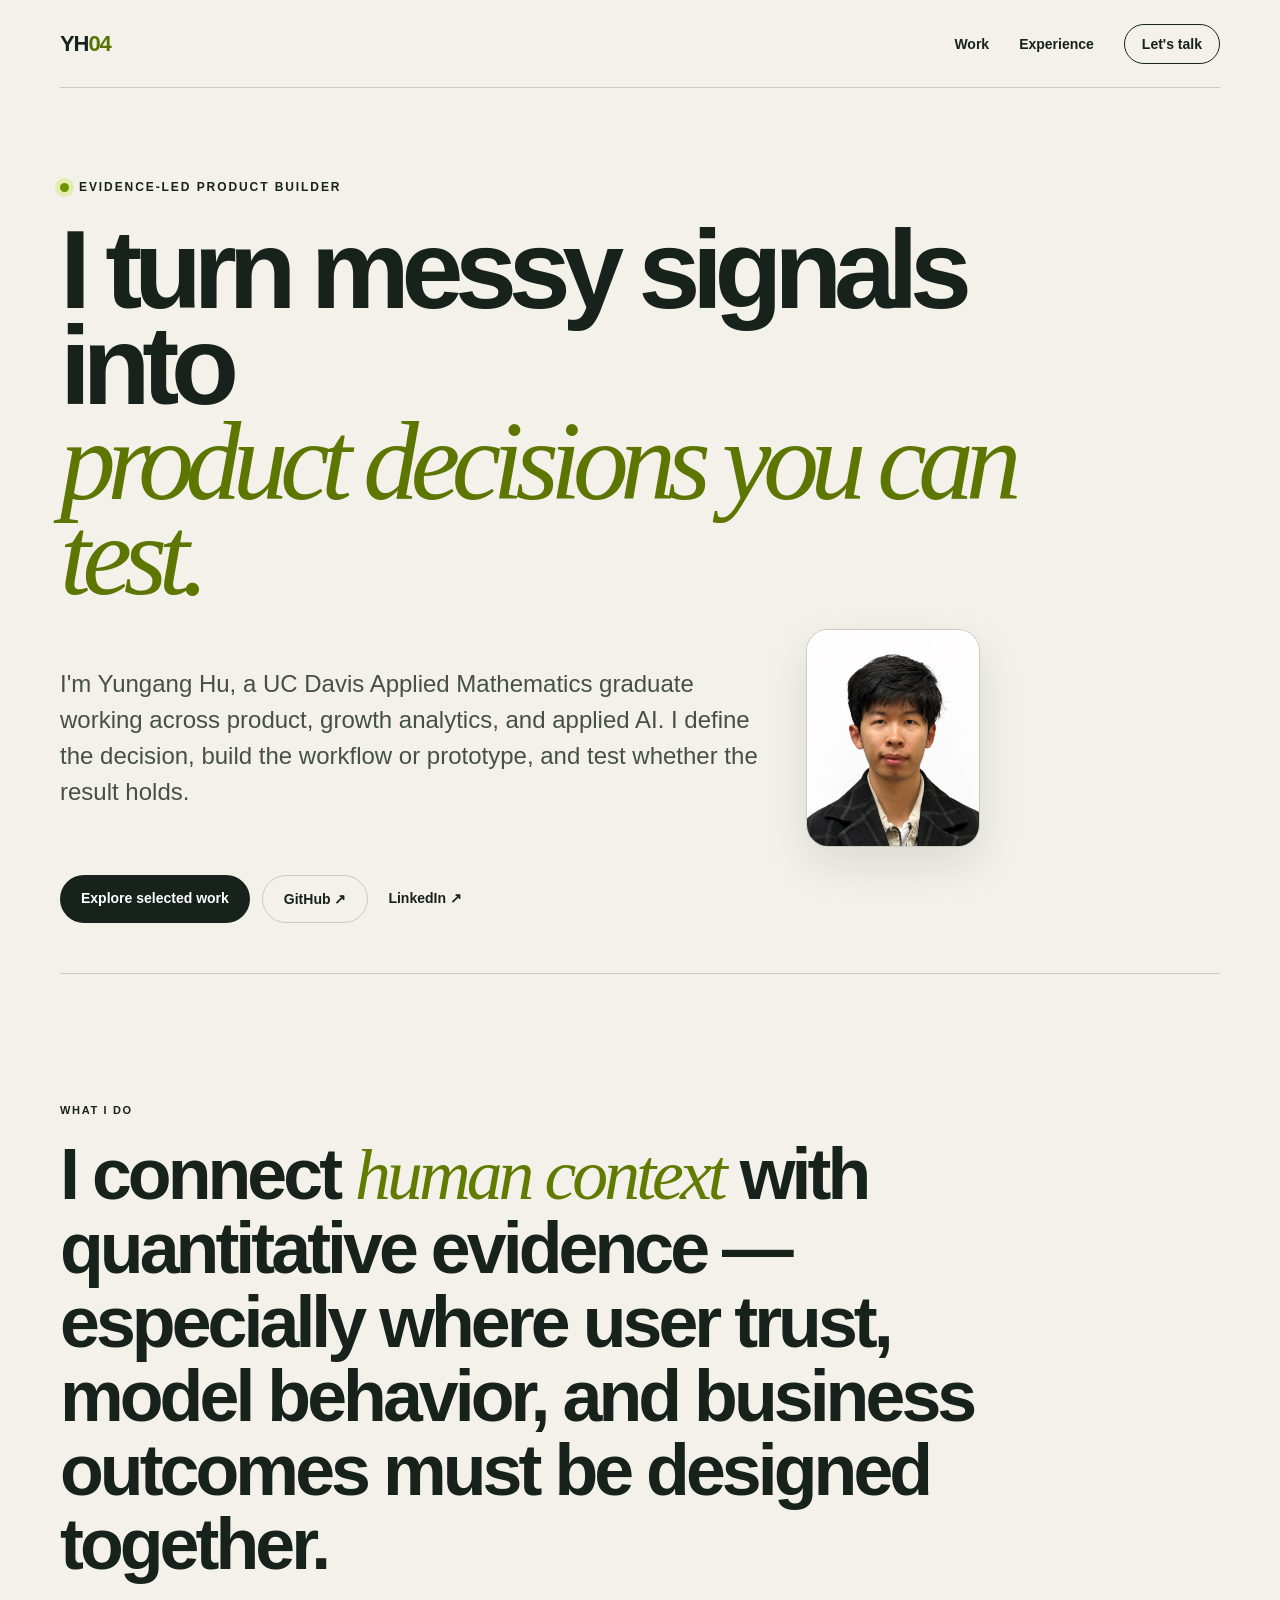
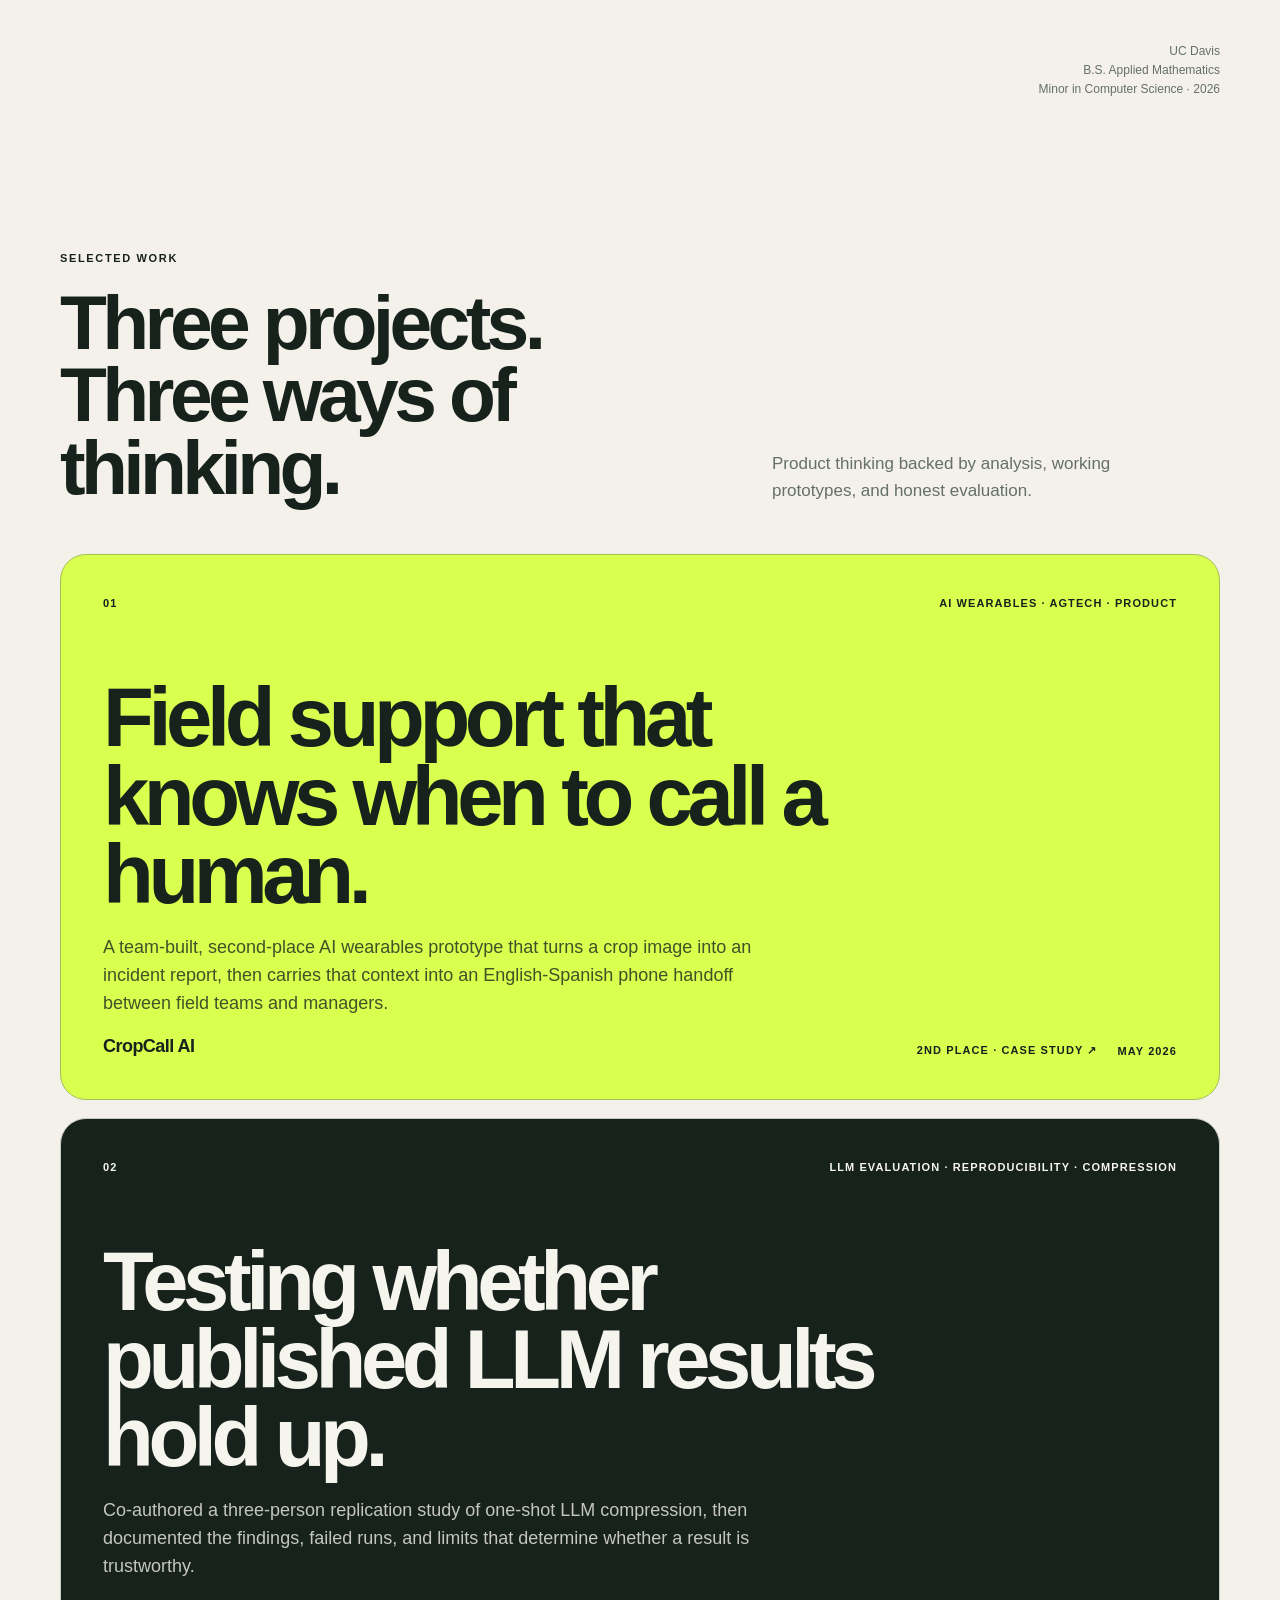
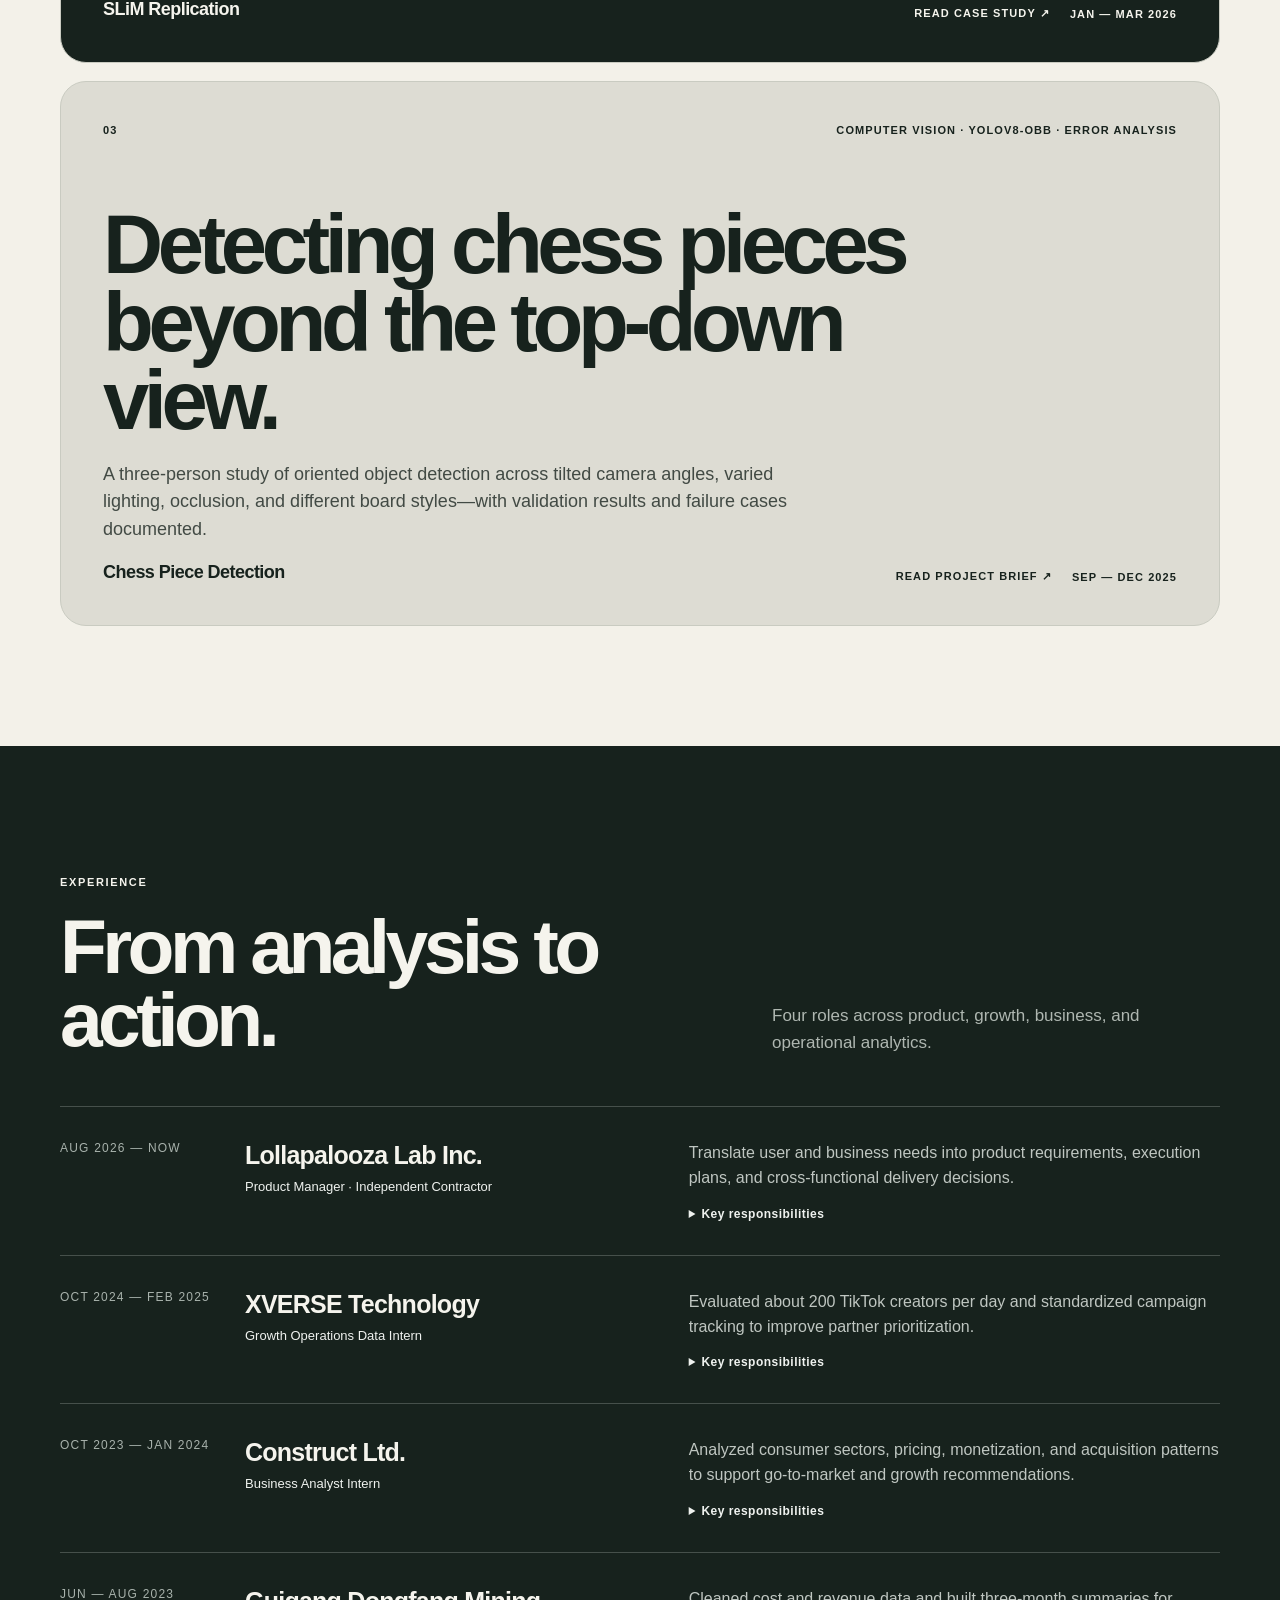
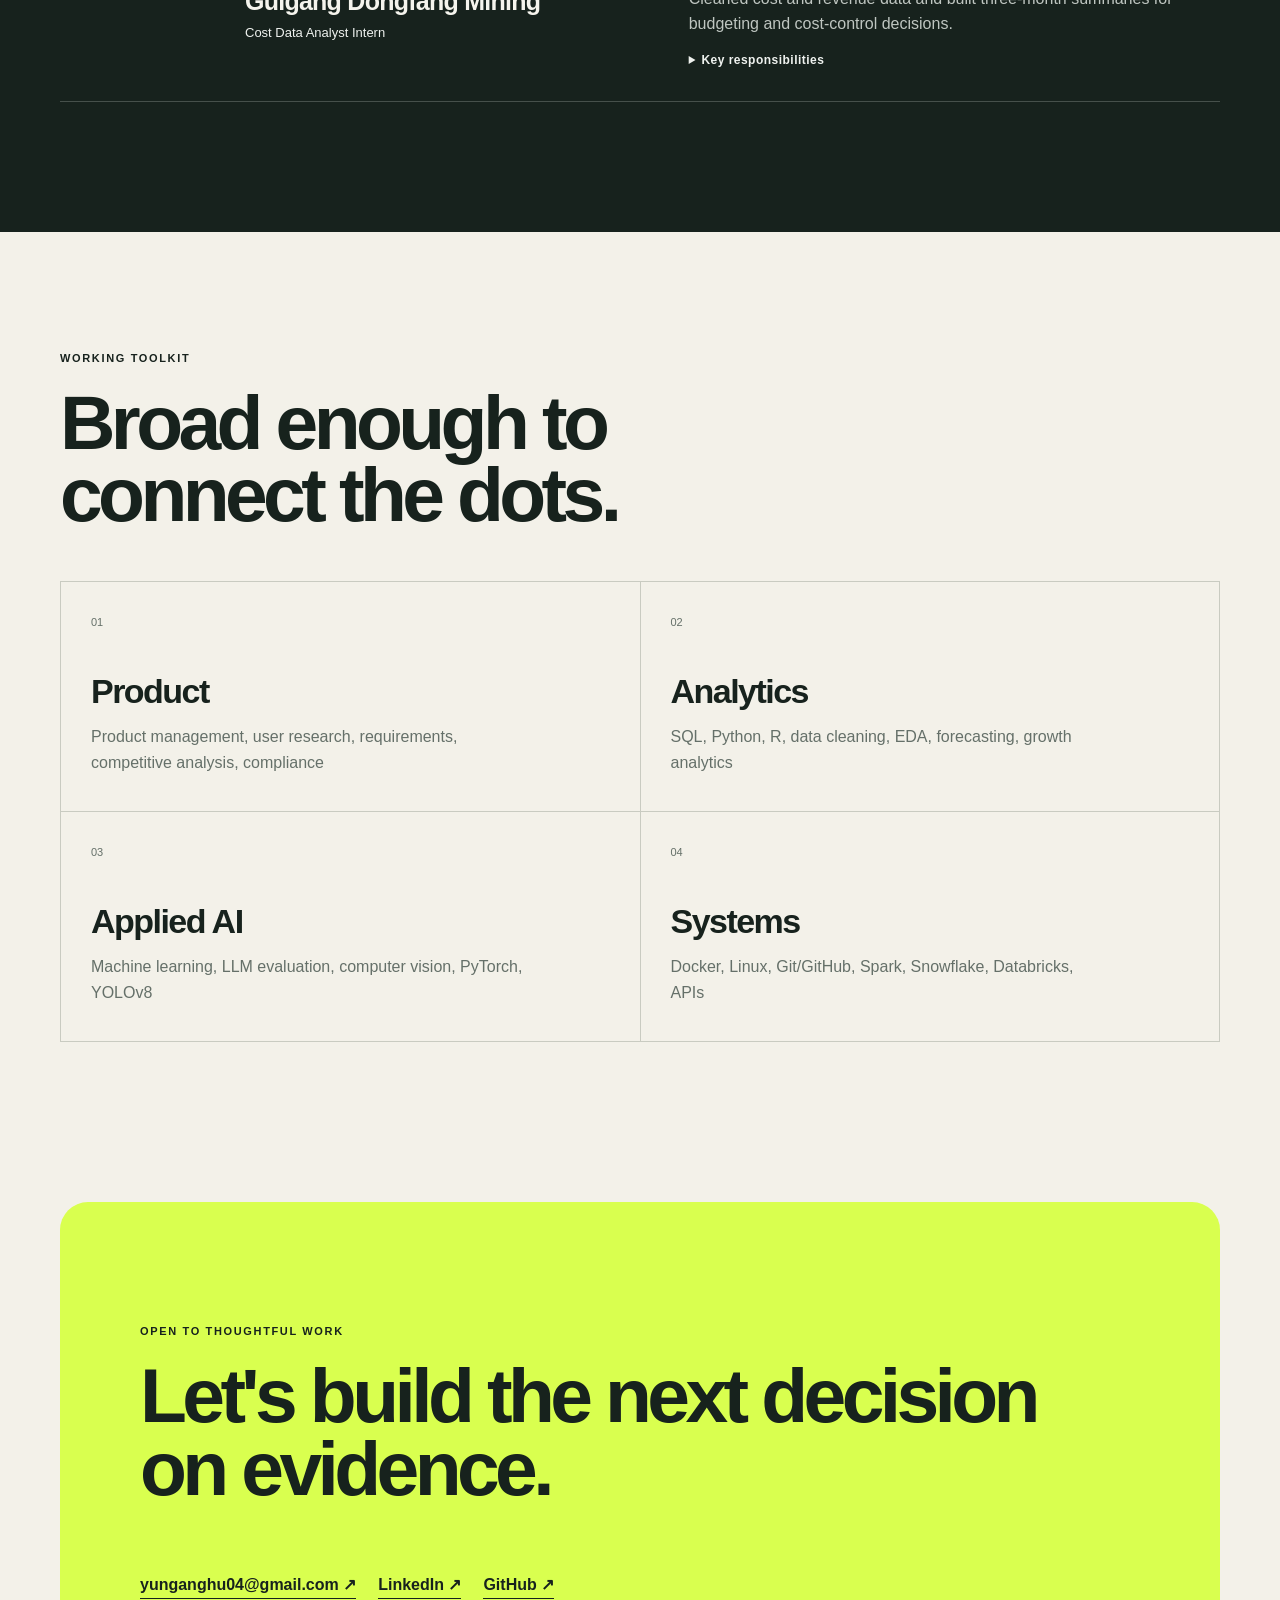
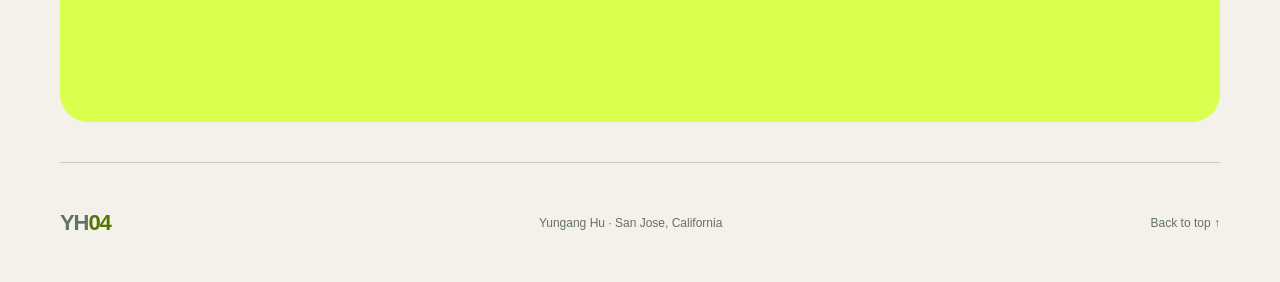
==== index.html @ 5cb6d8d9 "Add verified computer vision project brief" ====
<!doctype html>
<html lang="en">
  <head>
    <meta charset="utf-8" />
    <meta name="viewport" content="width=device-width, initial-scale=1" />
    <meta name="theme-color" content="#17221d" />
    <meta name="description" content="Portfolio of Yungang Hu, an evidence-led product builder working across product, growth analytics, and applied AI." />
    <link rel="canonical" href="https://tonyhu20040722.github.io/" />
    <link rel="stylesheet" href="/styles.css" />
    <meta property="og:type" content="website" />
    <meta property="og:url" content="https://tonyhu20040722.github.io/" />
    <meta property="og:title" content="Yungang Hu — Evidence-Led Product Builder" />
    <meta property="og:description" content="Turning messy signals into product decisions you can test." />
    <meta property="og:image" content="https://tonyhu20040722.github.io/og.jpg" />
    <meta name="twitter:card" content="summary_large_image" />
    <meta name="twitter:title" content="Yungang Hu — Evidence-Led Product Builder" />
    <meta name="twitter:description" content="Turning messy signals into product decisions you can test." />
    <meta name="twitter:image" content="https://tonyhu20040722.github.io/og.jpg" />
    <title>Yungang Hu — Evidence-Led Product Builder</title>
    <script type="application/ld+json">
      {
        "@context": "https://schema.org",
        "@type": "Person",
        "name": "Yungang Hu",
        "alternateName": "Tony Hu",
        "url": "https://tonyhu20040722.github.io/",
        "image": "https://tonyhu20040722.github.io/profile.jpg",
        "email": "mailto:yunganghu04@gmail.com",
        "alumniOf": {
          "@type": "CollegeOrUniversity",
          "name": "University of California, Davis"
        },
        "knowsAbout": ["Product Management", "Growth Analytics", "Applied AI", "Machine Learning", "Data Analysis"],
        "sameAs": [
          "https://www.linkedin.com/in/yunganghu04/",
          "https://github.com/TonyHu20040722"
        ]
      }
    </script>
  </head>
  <body>
    <a class="skipLink" href="#main">Skip to content</a>
    <nav class="nav shell" aria-label="Primary navigation">
      <a class="brand" href="#top" aria-label="Yungang Hu home">YH<span>04</span></a>
      <div class="navLinks">
        <a href="#work">Work</a>
        <a href="#experience">Experience</a>
        <a class="navCta" href="mailto:yunganghu04@gmail.com">Let&apos;s talk</a>
      </div>
    </nav>

    <main id="main">
      <section class="hero shell" id="top">
        <div class="eyebrow"><span></span> Evidence-led product builder</div>
        <h1>I turn messy signals into <em>product decisions you can test.</em></h1>
        <div class="heroIntro">
          <p class="heroCopy">I&apos;m Yungang Hu, a UC Davis Applied Mathematics graduate working across product, growth analytics, and applied AI. I define the decision, build the workflow or prototype, and test whether the result holds.</p>
          <figure class="portraitFrame"><img src="/profile.jpg" alt="Portrait of Yungang Hu" width="720" height="900" /></figure>
        </div>
        <div class="heroActions">
          <a class="button primary" href="#work">Explore selected work</a>
          <a class="button secondary" href="https://github.com/TonyHu20040722" target="_blank" rel="noreferrer">GitHub ↗</a>
          <a class="button textButton" href="https://www.linkedin.com/in/yunganghu04/" target="_blank" rel="noreferrer">LinkedIn ↗</a>
        </div>
      </section>

      <section class="manifesto shell" id="about">
        <p class="sectionLabel">What I do</p>
        <p class="manifestoText">I connect <span>human context</span> with quantitative evidence — especially where user trust, model behavior, and business outcomes must be designed together.</p>
        <div class="manifestoNote">UC Davis<br />B.S. Applied Mathematics<br />Minor in Computer Science · 2026</div>
      </section>

      <section class="work shell" id="work">
        <div class="sectionHeading">
          <div><p class="sectionLabel">Selected work</p><h2>Three projects. Three ways of thinking.</h2></div>
          <p>Product thinking backed by analysis, working prototypes, and honest evaluation.</p>
        </div>
        <div class="projectStack">
          <a class="projectCard projectLink lime" href="/cropcall.html" aria-label="Read the CropCall AI case study">
            <div class="projectTop"><span>01</span><span>AI Wearables · AgTech · Product</span></div>
            <div class="projectBody"><h3>Field support that knows when to call a human.</h3><p>A team-built, second-place AI wearables prototype that turns a crop image into an incident report, then carries that context into an English-Spanish phone handoff between field teams and managers.</p></div>
            <div class="projectFoot"><strong>CropCall AI</strong><span>2nd place · Case study ↗</span><span>May 2026</span></div>
          </a>
          <a class="projectCard projectLink ink" href="/slim.html" aria-label="Read the SLiM replication case study">
            <div class="projectTop"><span>02</span><span>LLM Evaluation · Reproducibility · Compression</span></div>
            <div class="projectBody"><h3>Testing whether published LLM results hold up.</h3><p>Co-authored a three-person replication study of one-shot LLM compression, then documented the findings, failed runs, and limits that determine whether a result is trustworthy.</p></div>
            <div class="projectFoot"><strong>SLiM Replication</strong><span>Read case study ↗</span><span>Jan — Mar 2026</span></div>
          </a>
          <a class="projectCard projectLink paper" href="/vision.html" aria-label="Read the chess-piece detection project brief">
            <div class="projectTop"><span>03</span><span>Computer Vision · YOLOv8-OBB · Error Analysis</span></div>
            <div class="projectBody"><h3>Detecting chess pieces beyond the top-down view.</h3><p>A three-person study of oriented object detection across tilted camera angles, varied lighting, occlusion, and different board styles—with validation results and failure cases documented.</p></div>
            <div class="projectFoot"><strong>Chess Piece Detection</strong><span>Read project brief ↗</span><span>Sep — Dec 2025</span></div>
          </a>
        </div>
      </section>

      <section class="experience" id="experience">
        <div class="shell">
          <div class="sectionHeading inverse"><div><p class="sectionLabel">Experience</p><h2>From analysis to action.</h2></div><p>Four roles across product, growth, business, and operational analytics.</p></div>
          <div class="timeline">
            <article class="timelineRow"><time>Aug 2026 — Now</time><div><h3>Lollapalooza Lab Inc.</h3><p class="role">Product Manager · Independent Contractor</p></div><div class="timelineCopy"><p>Translate user and business needs into product requirements, execution plans, and cross-functional delivery decisions.</p><details class="timelineDetails"><summary>Key responsibilities</summary><ul><li>Turn user and business needs into prioritized product requirements and execution plans.</li><li>Synthesize user research, product data, and competitive analysis into product and growth recommendations.</li><li>Support cross-functional delivery decisions with clear requirements and execution plans.</li></ul></details></div></article>
            <article class="timelineRow"><time>Oct 2024 — Feb 2025</time><div><h3>XVERSE Technology</h3><p class="role">Growth Operations Data Intern</p></div><div class="timelineCopy"><p>Evaluated about 200 TikTok creators per day and standardized campaign tracking to improve partner prioritization.</p><details class="timelineDetails"><summary>Key responsibilities</summary><ul><li>Evaluated about 200 TikTok creators per day against campaign requirements.</li><li>Helped shortlist qualified partners for online advertising and user-acquisition campaigns.</li><li>Standardized tracking forms across a five-month campaign to monitor outreach and prioritize follow-ups.</li></ul></details></div></article>
            <article class="timelineRow"><time>Oct 2023 — Jan 2024</time><div><h3>Construct Ltd.</h3><p class="role">Business Analyst Intern</p></div><div class="timelineCopy"><p>Analyzed consumer sectors, pricing, monetization, and acquisition patterns to support go-to-market and growth recommendations.</p><details class="timelineDetails"><summary>Key responsibilities</summary><ul><li>Analyzed two consumer sectors across positioning, pricing, monetization, and user-acquisition patterns.</li><li>Benchmarked Muzz and comparable dating apps across paid features and market segments.</li><li>Converted market comparisons into recommendations for go-to-market, conversion, and growth planning.</li></ul></details></div></article>
            <article class="timelineRow"><time>Jun — Aug 2023</time><div><h3>Guigang Dongfang Mining</h3><p class="role">Cost Data Analyst Intern</p></div><div class="timelineCopy"><p>Cleaned cost and revenue data and built three-month summaries for budgeting and cost-control decisions.</p><details class="timelineDetails"><summary>Key responsibilities</summary><ul><li>Cleaned and validated cost and revenue datasets for engineering projects.</li><li>Built three-month summaries comparing spending assumptions and variance drivers.</li><li>Prepared decision-ready inputs for budget reviews and cost-control discussions.</li></ul></details></div></article>
          </div>
        </div>
      </section>

      <section class="skills shell">
        <div class="sectionHeading"><div><p class="sectionLabel">Working toolkit</p><h2>Broad enough to connect the dots.</h2></div></div>
        <div class="skillGrid">
          <article><span>01</span><h3>Product</h3><p>Product management, user research, requirements, competitive analysis, compliance</p></article>
          <article><span>02</span><h3>Analytics</h3><p>SQL, Python, R, data cleaning, EDA, forecasting, growth analytics</p></article>
          <article><span>03</span><h3>Applied AI</h3><p>Machine learning, LLM evaluation, computer vision, PyTorch, YOLOv8</p></article>
          <article><span>04</span><h3>Systems</h3><p>Docker, Linux, Git/GitHub, Spark, Snowflake, Databricks, APIs</p></article>
        </div>
      </section>

      <section class="contact shell">
        <p class="sectionLabel">Open to thoughtful work</p>
        <h2>Let&apos;s build the next decision on evidence.</h2>
        <div class="contactLinks"><a href="mailto:yunganghu04@gmail.com">yunganghu04@gmail.com ↗</a><a href="https://www.linkedin.com/in/yunganghu04/" target="_blank" rel="noreferrer">LinkedIn ↗</a><a href="https://github.com/TonyHu20040722" target="_blank" rel="noreferrer">GitHub ↗</a></div>
      </section>
    </main>

    <footer class="shell"><a class="brand" href="#top">YH<span>04</span></a><p>Yungang Hu · San Jose, California</p><a href="#top">Back to top ↑</a></footer>
  </body>
</html>
---- styles.css ----
:root { --ink:#17221d; --paper:#f3f1e9; --acid:#d9ff4f; --line:#c9cbc1; --muted:#657069; }
* { box-sizing:border-box; }
html { scroll-behavior:smooth; }
body { margin:0; background:var(--paper); color:var(--ink); font-family:Arial, Helvetica, sans-serif; }
a { color:inherit; text-decoration:none; }
.skipLink { position:fixed; top:12px; left:12px; z-index:100; padding:10px 14px; background:#fff; border:1px solid var(--ink); transform:translateY(-160%); }
.skipLink:focus { transform:translateY(0); }
.shell { width:min(1160px, calc(100% - 40px)); margin-inline:auto; }
.nav { height:88px; display:flex; align-items:center; justify-content:space-between; border-bottom:1px solid var(--line); }
.brand { font-size:22px; font-weight:900; letter-spacing:-.05em; }
.brand span { color:#587400; }
.navLinks { display:flex; align-items:center; gap:30px; font-size:14px; font-weight:650; }
.navLinks > a { transition:opacity .2s ease; }
.navLinks > a:hover { opacity:.6; }
.navCta { border:1px solid var(--ink); padding:11px 17px; border-radius:99px; }
.hero { min-height:720px; padding:92px 0 50px; display:flex; flex-direction:column; justify-content:center; }
.eyebrow { display:flex; align-items:center; gap:10px; text-transform:uppercase; letter-spacing:.16em; font-size:12px; font-weight:800; }
.eyebrow span { width:9px; height:9px; border-radius:50%; background:#6f9200; box-shadow:0 0 0 5px #e2eeaf; }
h1 { max-width:1040px; margin:28px 0 24px; font-size:clamp(58px, 8.7vw, 126px); line-height:.86; letter-spacing:-.075em; font-weight:850; }
h1 em { display:block; color:#5c7600; font-family:Georgia, serif; font-weight:500; }
.heroIntro { width:min(920px, 100%); display:grid; grid-template-columns:minmax(0, 1fr) 174px; gap:48px; align-items:center; }
.heroCopy { max-width:700px; margin:0; font-size:clamp(18px, 2vw, 24px); line-height:1.5; color:#465049; }
.portraitFrame { width:174px; aspect-ratio:4 / 5; margin:0; overflow:hidden; border:1px solid var(--line); border-radius:22px; background:#fff; box-shadow:0 18px 46px rgba(23,34,29,.1); }
.portraitFrame img { display:block; width:100%; height:100%; object-fit:cover; }
.heroActions { display:flex; flex-wrap:wrap; gap:12px; margin-top:28px; }
.button { padding:15px 21px; border-radius:99px; font-size:14px; font-weight:800; transition:transform .2s ease, background .2s ease; }
.button:hover { transform:translateY(-2px); }
.button:focus-visible, a:focus-visible { outline:3px solid #6f9200; outline-offset:4px; }
.primary { background:var(--ink); color:white; }
.secondary { border:1px solid var(--line); }
.textButton { padding-inline:8px; }
.sectionLabel { margin:0 0 22px; text-transform:uppercase; letter-spacing:.15em; font-size:11px; font-weight:850; }
.manifesto { position:relative; padding:130px 0 150px; border-top:1px solid var(--line); }
.manifestoText { max-width:950px; margin:0; font-size:clamp(38px, 5.6vw, 78px); line-height:1.03; letter-spacing:-.055em; font-weight:700; }
.manifestoText span { color:#617b00; font-family:Georgia, serif; font-style:italic; font-weight:500; }
.manifestoNote { position:absolute; right:0; bottom:32px; color:var(--muted); font-size:12px; line-height:1.6; text-align:right; }
.work, .skills, .evidence { padding:120px 0; }
.sectionHeading { display:grid; grid-template-columns:1.5fr 1fr; align-items:end; gap:40px; margin-bottom:50px; }
.sectionHeading h2, .contact h2 { max-width:800px; margin:0; font-size:clamp(48px, 6vw, 84px); line-height:.95; letter-spacing:-.06em; }
.sectionHeading > p { max-width:410px; margin:0; color:var(--muted); font-size:17px; line-height:1.6; }
.projectStack { display:grid; gap:18px; }
.projectCard { min-height:500px; display:flex; flex-direction:column; justify-content:space-between; padding:42px; border:1px solid var(--line); border-radius:26px; overflow:hidden; }
.projectCard.lime { background:var(--acid); border-color:#a8bd57; }
.projectCard.ink { background:var(--ink); color:#f5f4ed; }
.projectCard.paper { background:#dddcd3; }
.projectLink { transition:transform .22s ease, box-shadow .22s ease; }
.projectLink:hover { transform:translateY(-4px); box-shadow:0 24px 60px rgba(23,34,29,.12); }
.projectTop, .projectFoot { display:flex; justify-content:space-between; gap:20px; text-transform:uppercase; letter-spacing:.1em; font-size:11px; font-weight:850; }
.projectBody { max-width:820px; }
.projectBody h3 { margin:70px 0 20px; font-size:clamp(46px, 6.5vw, 86px); line-height:.94; letter-spacing:-.065em; }
.projectBody p { max-width:700px; font-size:18px; line-height:1.55; opacity:.78; }
.projectFoot { align-items:flex-end; }
.projectFoot strong { font-size:18px; letter-spacing:-.03em; text-transform:none; }
.projectFoot span:nth-child(2) { margin-left:auto; }
.experience { padding:130px 0; background:var(--ink); color:#f5f4ed; }
.inverse > p { color:#afb7b1; }
.timeline { border-top:1px solid #46504b; }
.timelineRow { display:grid; grid-template-columns:150px 1fr 1.3fr; gap:35px; padding:34px 0; border-bottom:1px solid #46504b; }
.timelineRow time { color:#a8b2ac; font-size:12px; text-transform:uppercase; letter-spacing:.1em; }
.timelineRow h3 { margin:0 0 7px; font-size:25px; letter-spacing:-.03em; }
.timelineRow p { margin:0; color:#bfc6c1; line-height:1.55; }
.timelineRow .role { color:#eff2ef; font-size:13px; }
.timelineCopy { min-width:0; }
.timelineDetails { margin-top:16px; }
.timelineDetails summary { width:max-content; max-width:100%; color:#eff2ef; cursor:pointer; font-size:12px; font-weight:800; letter-spacing:.04em; }
.timelineDetails[open] summary { margin-bottom:14px; }
.timelineDetails ul { margin:0; padding-left:18px; }
.timelineDetails li { margin:0 0 8px; color:#aeb8b1; font-size:13px; line-height:1.55; }
.skillGrid { display:grid; grid-template-columns:repeat(2,1fr); border-top:1px solid var(--line); border-left:1px solid var(--line); }
.skillGrid article { min-height:230px; padding:30px; border-right:1px solid var(--line); border-bottom:1px solid var(--line); }
.skillGrid span { font-size:11px; color:var(--muted); }
.skillGrid h3 { margin:42px 0 13px; font-size:34px; letter-spacing:-.045em; }
.skillGrid p { max-width:440px; margin:0; color:var(--muted); line-height:1.6; }
.evidence { border-top:1px solid var(--line); }
.evidenceGrid { display:grid; grid-template-columns:repeat(3,1fr); gap:14px; }
.evidenceCard { min-height:310px; display:flex; flex-direction:column; padding:26px; border:1px solid var(--line); border-radius:20px; background:#e8e6dd; }
.evidenceCard.live { background:#fff; transition:transform .2s ease, box-shadow .2s ease; }
.evidenceCard.live:hover { transform:translateY(-4px); box-shadow:0 16px 40px rgba(23,34,29,.08); }
.status { display:flex; align-items:center; gap:8px; font-size:11px; font-weight:800; text-transform:uppercase; letter-spacing:.09em; }
.status span { width:8px; height:8px; border-radius:50%; background:#6f9200; }
.status.waiting span { background:#a0a59e; }
.evidenceCard h3 { margin:auto 0 10px; font-size:30px; letter-spacing:-.04em; }
.evidenceCard p { margin:0 0 30px; color:var(--muted); line-height:1.5; }
.evidenceCard strong { font-size:13px; }
.contact { margin-top:40px; margin-bottom:40px; min-height:520px; display:flex; flex-direction:column; justify-content:center; padding:80px; border-radius:28px; background:var(--acid); }
.contact h2 { max-width:900px; }
.contactLinks { display:flex; flex-wrap:wrap; gap:22px; margin-top:70px; font-weight:800; }
.contactLinks a { border-bottom:1px solid var(--ink); padding-bottom:4px; }
footer { min-height:120px; display:flex; align-items:center; justify-content:space-between; gap:20px; border-top:1px solid var(--line); color:var(--muted); font-size:12px; }

/* CropCall AI case study */
.caseHero { padding:72px 0 96px; }
.backLink { display:inline-block; margin-bottom:72px; color:var(--muted); font-size:13px; font-weight:800; }
.caseHero h1 { max-width:none; margin-bottom:42px; font-size:clamp(78px, 14vw, 180px); }
.caseHero h1 em { display:inline; }
.caseDek { max-width:880px; margin:0; color:#465049; font-size:clamp(25px, 3.2vw, 44px); line-height:1.15; letter-spacing:-.035em; }
.caseMeta { display:grid; grid-template-columns:1.5fr 1.2fr .5fr; gap:28px; margin-top:80px; padding-top:28px; border-top:1px solid var(--line); }
.caseMeta div { display:flex; flex-direction:column; gap:9px; }
.caseMeta span { color:var(--muted); font-size:10px; font-weight:850; letter-spacing:.14em; text-transform:uppercase; }
.caseMeta strong { max-width:360px; font-size:14px; line-height:1.45; }
.caseDecision { padding:130px 0; border-top:1px solid var(--line); }
.decisionGrid, .contributionGrid { display:grid; grid-template-columns:1.4fr 1fr; gap:90px; align-items:start; }
.decisionGrid h2, .caseSectionHead h2, .contributionGrid h2, .caseEvidence h2 { margin:0; font-size:clamp(46px, 6vw, 82px); line-height:.96; letter-spacing:-.06em; }
.caseProse { padding-top:8px; }
.caseProse p { margin:0 0 25px; color:#465049; font-size:18px; line-height:1.7; }
.caseFlow { padding:130px 0; background:var(--acid); }
.caseSectionHead { max-width:900px; margin-bottom:60px; }
.flowGrid { display:grid; grid-template-columns:repeat(3, 1fr); margin:0; padding:0; border-top:1px solid rgba(23,34,29,.35); border-left:1px solid rgba(23,34,29,.35); list-style:none; }
.flowGrid li { min-height:285px; padding:28px; border-right:1px solid rgba(23,34,29,.35); border-bottom:1px solid rgba(23,34,29,.35); }
.flowGrid span, .architectureRail span { font-size:10px; font-weight:850; letter-spacing:.12em; text-transform:uppercase; opacity:.6; }
.flowGrid h3 { margin:70px 0 15px; font-size:31px; letter-spacing:-.045em; }
.flowGrid p { margin:0; font-size:15px; line-height:1.6; opacity:.72; }
.architecture { padding:130px 0; }
.architectureRail { display:grid; grid-template-columns:repeat(4, minmax(0,1fr) 26px) minmax(0,1fr); align-items:stretch; }
.architectureRail article { min-height:210px; padding:23px; border:1px solid var(--line); border-radius:18px; background:#fff; }
.architectureRail b { align-self:center; text-align:center; color:#718078; font-size:20px; }
.architectureRail h3 { margin:50px 0 8px; font-size:21px; letter-spacing:-.035em; }
.architectureRail p { margin:0; color:var(--muted); font-size:13px; }
.architectureNote { max-width:800px; margin:30px 0 0; color:var(--muted); font-size:15px; line-height:1.7; }
.caseContribution { padding:130px 0; background:var(--ink); color:#f5f4ed; }
.caseProse.light p { color:#c8d0ca; }
.caseReflection { padding:130px 0; }
.reflectionGrid { display:grid; grid-template-columns:repeat(3, 1fr); border-top:1px solid var(--line); border-left:1px solid var(--line); }
.reflectionGrid article { min-height:310px; padding:30px; border-right:1px solid var(--line); border-bottom:1px solid var(--line); }
.reflectionGrid h3 { margin:105px 0 15px; font-size:27px; letter-spacing:-.04em; }
.reflectionGrid p { margin:0; color:var(--muted); line-height:1.65; }
.caseEvidence { display:grid; grid-template-columns:1.5fr .75fr; gap:70px; padding:120px 0; border-top:1px solid var(--line); }
.caseEvidence > div > p:last-child { max-width:660px; color:var(--muted); font-size:17px; line-height:1.65; }
.caseEvidence .evidenceCard { min-height:340px; }
.inlineLink { border-bottom:1px solid currentColor; font-weight:800; }

/* Minimal project briefs */
.briefPage { background:#f7f6f1; }
.briefShell { width:min(920px, calc(100% - 40px)); margin-inline:auto; }
.briefNav { height:72px; display:flex; align-items:center; justify-content:space-between; border-bottom:1px solid var(--line); }
.briefNav > a:last-child { color:var(--muted); font-size:13px; font-weight:800; }
.briefHeader { padding:82px 0 58px; border-bottom:1px solid var(--line); }
.briefKicker { margin:0 0 18px; color:var(--muted); font-size:10px; font-weight:850; letter-spacing:.14em; text-transform:uppercase; }
.briefHeader h1 { max-width:820px; margin:0 0 22px; font-size:clamp(48px, 7vw, 76px); line-height:.98; letter-spacing:-.055em; }
.briefLead { max-width:760px; margin:0; color:#465049; font-size:clamp(20px, 2.5vw, 27px); line-height:1.35; letter-spacing:-.02em; }
.briefMeta { margin:30px 0 0; color:var(--muted); font-size:13px; line-height:1.7; }
.briefMeta span { padding:0 8px; color:#a3a8a2; }
.briefColumns { display:grid; grid-template-columns:minmax(0, 1fr) 245px; gap:74px; padding:58px 0 76px; }
.briefSection { margin-bottom:38px; padding-bottom:38px; border-bottom:1px solid var(--line); }
.briefSection:last-child { margin-bottom:0; border-bottom:0; }
.briefSection h2, .briefAside h2 { margin:0 0 16px; font-size:18px; letter-spacing:-.02em; }
.briefSection p { margin:0 0 16px; color:#3f4943; font-size:17px; line-height:1.7; }
.briefSection p:last-child { margin-bottom:0; }
.briefList { margin:0 0 20px; padding-left:22px; }
.briefList li { margin:0 0 11px; padding-left:5px; color:#3f4943; font-size:16px; line-height:1.6; }
.briefFacts { margin:0; }
.briefFacts div { display:grid; grid-template-columns:130px 1fr; gap:20px; padding:13px 0; border-top:1px solid var(--line); }
.briefFacts div:last-child { border-bottom:1px solid var(--line); }
.briefFacts dt { color:var(--muted); font-size:10px; font-weight:850; letter-spacing:.08em; text-transform:uppercase; }
.briefFacts dd { margin:0; color:#3f4943; font-size:14px; line-height:1.45; }
.briefAside { border-left:1px solid var(--line); padding-left:28px; }
.briefAside section { margin-bottom:42px; }
.briefAside p { margin:10px 0 20px; color:var(--muted); font-size:13px; line-height:1.65; }
.briefLink { border-bottom:1px solid currentColor; font-size:14px; font-weight:800; }
.briefFooter { padding:30px 0 60px; border-top:1px solid var(--line); }
.briefFooter a { color:var(--muted); font-size:13px; font-weight:800; }
@media (max-width:800px) {
  .navLinks > a:not(.navCta) { display:none; }
  .hero { min-height:650px; padding-top:65px; }
  .heroIntro { grid-template-columns:1fr; gap:24px; }
  .portraitFrame { width:140px; order:-1; }
  .sectionHeading, .skillGrid, .evidenceGrid, .timelineRow { grid-template-columns:1fr; }
  .manifestoNote { position:static; margin-top:50px; text-align:left; }
  .projectCard { min-height:560px; padding:28px; }
  .projectBody h3 { margin-top:50px; }
  .projectFoot { display:grid; grid-template-columns:1fr 1fr; }
  .projectFoot span:nth-child(2) { margin-left:0; }
  .projectFoot span:last-child { text-align:right; }
  .timelineRow { gap:12px; }
  .timelineRow > .timelineCopy { margin-top:10px; }
  .contact { padding:40px 28px; }
  .sectionHeading > p { margin-top:12px; }
  footer { padding:30px 0; flex-wrap:wrap; }
  .caseHero { padding-top:50px; }
  .backLink { margin-bottom:46px; }
  .caseMeta, .decisionGrid, .contributionGrid, .flowGrid, .reflectionGrid, .caseEvidence { grid-template-columns:1fr; }
  .caseMeta { gap:24px; }
  .decisionGrid, .contributionGrid { gap:38px; }
  .architectureRail { grid-template-columns:1fr; }
  .architectureRail b { padding:10px 0; transform:rotate(90deg); }
  .caseDecision, .caseFlow, .architecture, .caseContribution, .caseReflection, .caseEvidence { padding-top:90px; padding-bottom:90px; }
  .briefNav { height:64px; }
  .briefHeader { padding:58px 0 42px; }
  .briefColumns { grid-template-columns:1fr; gap:0; padding:42px 0 58px; }
  .briefAside { margin-top:38px; padding:34px 0 0; border-top:1px solid var(--line); border-left:0; }
  .briefFacts div { grid-template-columns:1fr; gap:5px; }
}
@media (prefers-reduced-motion:reduce) {
  html { scroll-behavior:auto; }
  .button, .evidenceCard.live, .projectLink { transition:none; }
}
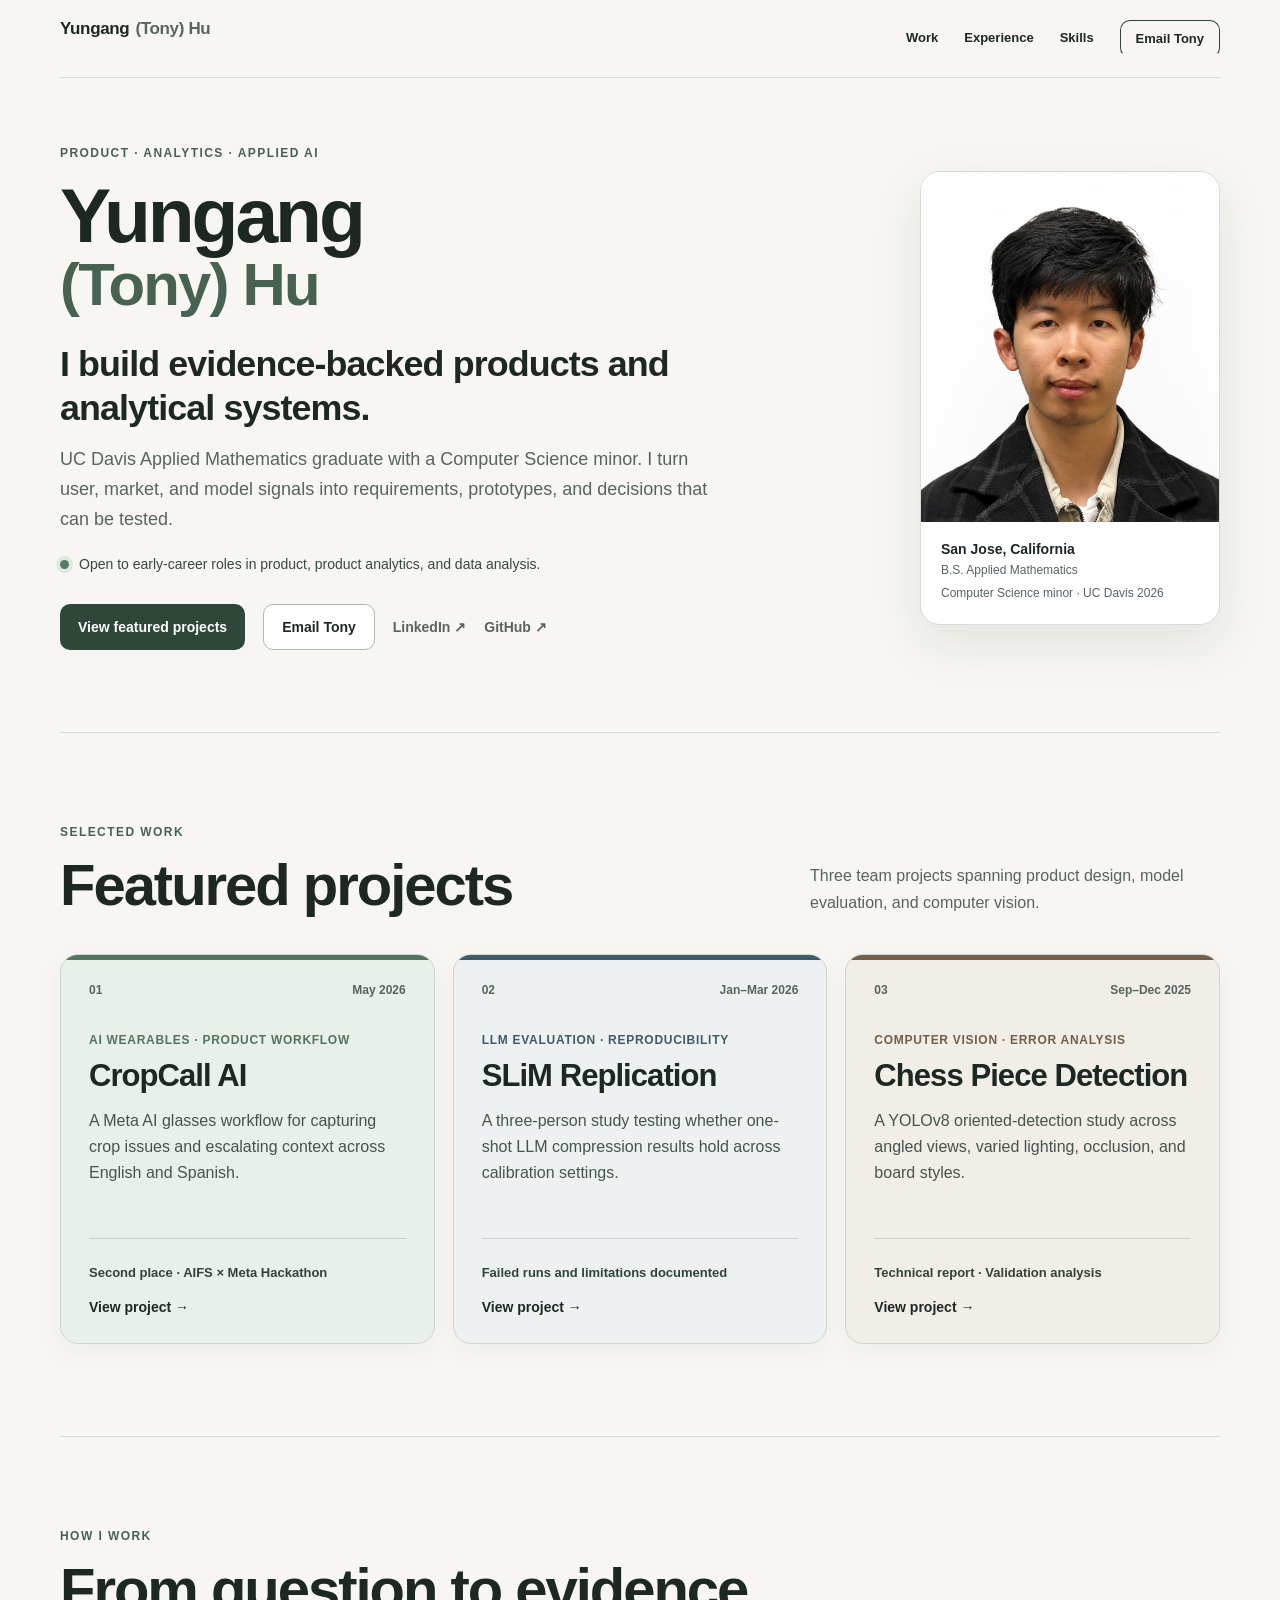
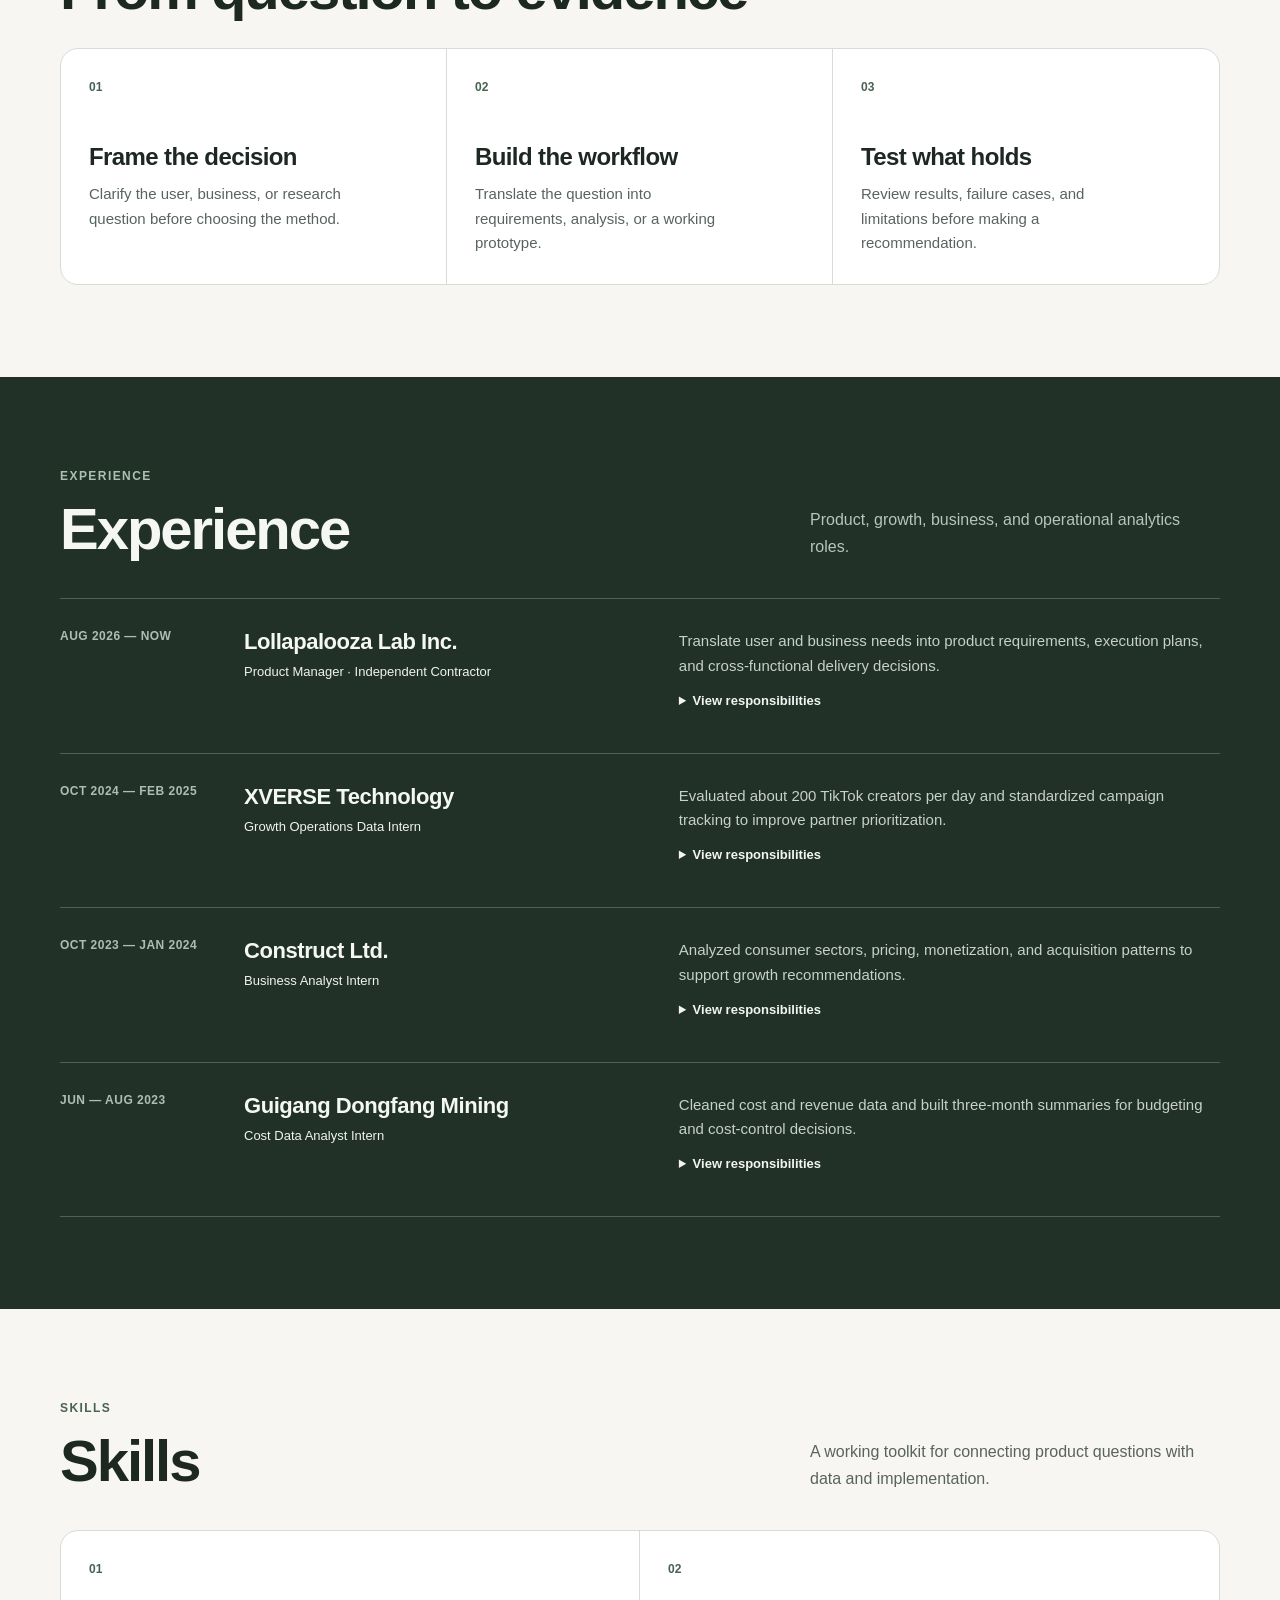
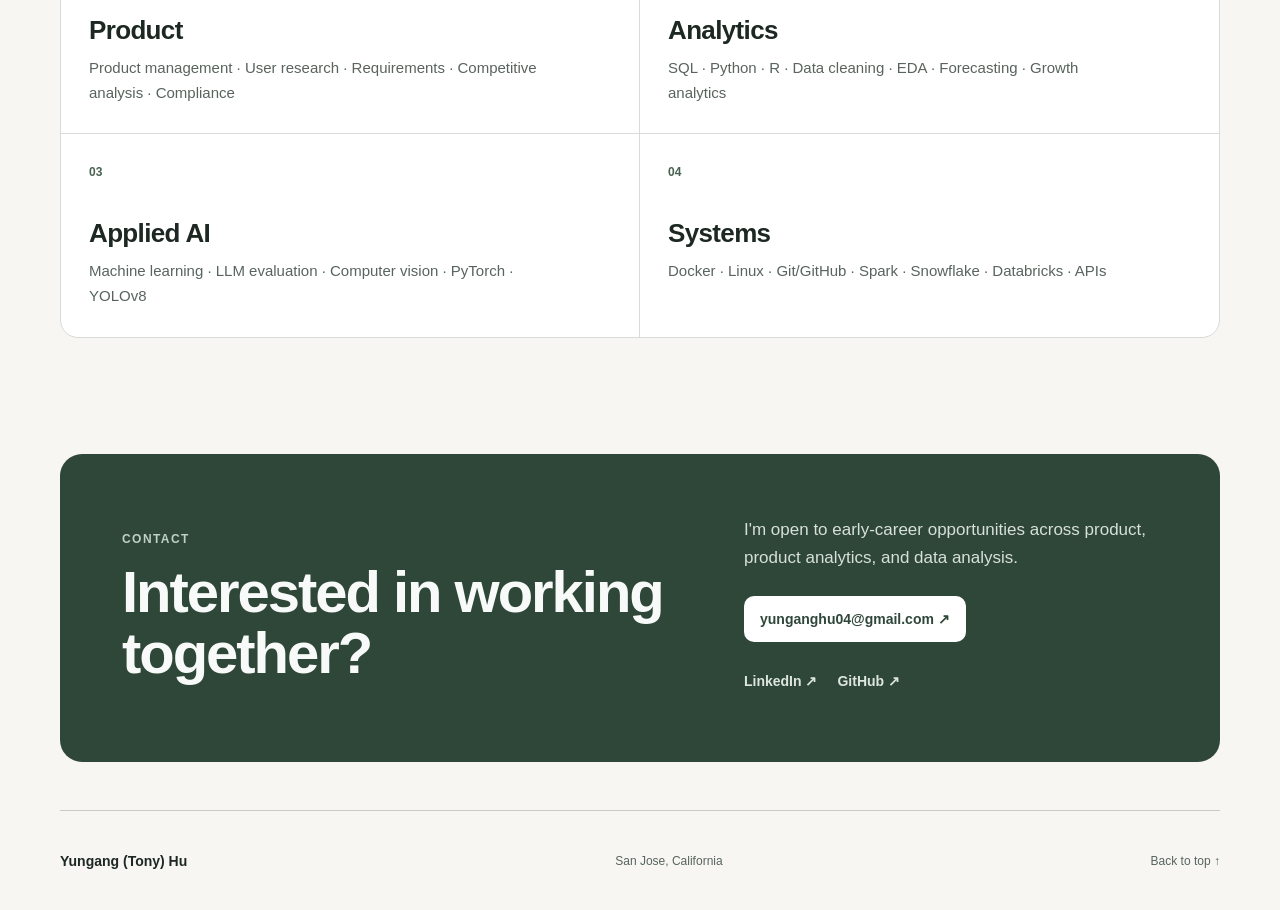
==== commit 67b023db: "Redesign homepage for clearer hierarchy" ====
--- a/index.html
+++ b/index.html
@@ -3,20 +3,20 @@
   <head>
     <meta charset="utf-8" />
     <meta name="viewport" content="width=device-width, initial-scale=1" />
-    <meta name="theme-color" content="#17221d" />
-    <meta name="description" content="Portfolio of Yungang Hu, an evidence-led product builder working across product, growth analytics, and applied AI." />
+    <meta name="theme-color" content="#f7f6f2" />
+    <meta name="description" content="Portfolio of Yungang (Tony) Hu, working across product, analytics, and applied AI." />
     <link rel="canonical" href="https://tonyhu20040722.github.io/" />
     <link rel="stylesheet" href="/styles.css" />
     <meta property="og:type" content="website" />
     <meta property="og:url" content="https://tonyhu20040722.github.io/" />
-    <meta property="og:title" content="Yungang Hu — Evidence-Led Product Builder" />
-    <meta property="og:description" content="Turning messy signals into product decisions you can test." />
+    <meta property="og:title" content="Yungang (Tony) Hu — Product, Analytics & Applied AI" />
+    <meta property="og:description" content="Selected product, analytics, and applied AI work by Yungang Hu." />
     <meta property="og:image" content="https://tonyhu20040722.github.io/og.jpg" />
     <meta name="twitter:card" content="summary_large_image" />
-    <meta name="twitter:title" content="Yungang Hu — Evidence-Led Product Builder" />
-    <meta name="twitter:description" content="Turning messy signals into product decisions you can test." />
+    <meta name="twitter:title" content="Yungang (Tony) Hu — Product, Analytics & Applied AI" />
+    <meta name="twitter:description" content="Selected product, analytics, and applied AI work by Yungang Hu." />
     <meta name="twitter:image" content="https://tonyhu20040722.github.io/og.jpg" />
-    <title>Yungang Hu — Evidence-Led Product Builder</title>
+    <title>Yungang (Tony) Hu — Product, Analytics & Applied AI</title>
     <script type="application/ld+json">
       {
         "@context": "https://schema.org",
@@ -38,91 +38,115 @@
       }
     </script>
   </head>
-  <body>
+  <body class="homePage">
     <a class="skipLink" href="#main">Skip to content</a>
-    <nav class="nav shell" aria-label="Primary navigation">
-      <a class="brand" href="#top" aria-label="Yungang Hu home">YH<span>04</span></a>
-      <div class="navLinks">
+    <nav class="homeNav shell" aria-label="Primary navigation">
+      <a class="homeBrand" href="#top" aria-label="Yungang Hu home">Yungang <span>(Tony) Hu</span></a>
+      <div class="homeNavLinks">
         <a href="#work">Work</a>
         <a href="#experience">Experience</a>
-        <a class="navCta" href="mailto:yunganghu04@gmail.com">Let&apos;s talk</a>
+        <a href="#skills">Skills</a>
+        <a class="homeNavCta" href="mailto:yunganghu04@gmail.com">Email Tony</a>
       </div>
     </nav>
 
     <main id="main">
-      <section class="hero shell" id="top">
-        <div class="eyebrow"><span></span> Evidence-led product builder</div>
-        <h1>I turn messy signals into <em>product decisions you can test.</em></h1>
-        <div class="heroIntro">
-          <p class="heroCopy">I&apos;m Yungang Hu, a UC Davis Applied Mathematics graduate working across product, growth analytics, and applied AI. I define the decision, build the workflow or prototype, and test whether the result holds.</p>
-          <figure class="portraitFrame"><img src="/profile.jpg" alt="Portrait of Yungang Hu" width="720" height="900" /></figure>
+      <section class="homeHero shell" id="top">
+        <div class="homeHeroCopy">
+          <p class="homeKicker">Product · Analytics · Applied AI</p>
+          <h1>Yungang <span>(Tony) Hu</span></h1>
+          <p class="homeRole">I build evidence-backed products and analytical systems.</p>
+          <p class="homeIntro">UC Davis Applied Mathematics graduate with a Computer Science minor. I turn user, market, and model signals into requirements, prototypes, and decisions that can be tested.</p>
+          <p class="homeAvailability"><span></span> Open to early-career roles in product, product analytics, and data analysis.</p>
+          <div class="homeActions">
+            <a class="homeButton primary" href="#work">View featured projects</a>
+            <a class="homeButton secondary" href="mailto:yunganghu04@gmail.com">Email Tony</a>
+            <a class="homeTextLink" href="https://www.linkedin.com/in/yunganghu04/" target="_blank" rel="noreferrer">LinkedIn ↗</a>
+            <a class="homeTextLink" href="https://github.com/TonyHu20040722" target="_blank" rel="noreferrer">GitHub ↗</a>
+          </div>
         </div>
-        <div class="heroActions">
-          <a class="button primary" href="#work">Explore selected work</a>
-          <a class="button secondary" href="https://github.com/TonyHu20040722" target="_blank" rel="noreferrer">GitHub ↗</a>
-          <a class="button textButton" href="https://www.linkedin.com/in/yunganghu04/" target="_blank" rel="noreferrer">LinkedIn ↗</a>
-        </div>
+        <aside class="homeProfile" aria-label="Profile summary">
+          <figure><img src="/profile.jpg" alt="Portrait of Yungang Hu" width="720" height="900" /></figure>
+          <div class="homeProfileText">
+            <strong>San Jose, California</strong>
+            <span>B.S. Applied Mathematics</span>
+            <span>Computer Science minor · UC Davis 2026</span>
+          </div>
+        </aside>
       </section>
 
-      <section class="manifesto shell" id="about">
-        <p class="sectionLabel">What I do</p>
-        <p class="manifestoText">I connect <span>human context</span> with quantitative evidence — especially where user trust, model behavior, and business outcomes must be designed together.</p>
-        <div class="manifestoNote">UC Davis<br />B.S. Applied Mathematics<br />Minor in Computer Science · 2026</div>
-      </section>
-
-      <section class="work shell" id="work">
-        <div class="sectionHeading">
-          <div><p class="sectionLabel">Selected work</p><h2>Three projects. Three ways of thinking.</h2></div>
-          <p>Product thinking backed by analysis, working prototypes, and honest evaluation.</p>
+      <section class="homeWork shell" id="work">
+        <div class="homeSectionHeader">
+          <div><p class="homeSectionLabel">Selected work</p><h2>Featured projects</h2></div>
+          <p>Three team projects spanning product design, model evaluation, and computer vision.</p>
         </div>
-        <div class="projectStack">
-          <a class="projectCard projectLink lime" href="/cropcall.html" aria-label="Read the CropCall AI case study">
-            <div class="projectTop"><span>01</span><span>AI Wearables · AgTech · Product</span></div>
-            <div class="projectBody"><h3>Field support that knows when to call a human.</h3><p>A team-built, second-place AI wearables prototype that turns a crop image into an incident report, then carries that context into an English-Spanish phone handoff between field teams and managers.</p></div>
-            <div class="projectFoot"><strong>CropCall AI</strong><span>2nd place · Case study ↗</span><span>May 2026</span></div>
+        <div class="homeProjectGrid">
+          <a class="homeProjectCard cropcall" href="/cropcall.html" aria-label="Read the CropCall AI case study">
+            <div class="homeProjectMeta"><span>01</span><time>May 2026</time></div>
+            <p class="homeProjectType">AI wearables · Product workflow</p>
+            <h3>CropCall AI</h3>
+            <p>A Meta AI glasses workflow for capturing crop issues and escalating context across English and Spanish.</p>
+            <p class="homeProjectResult">Second place · AIFS × Meta Hackathon</p>
+            <span class="homeProjectLink">View project →</span>
           </a>
-          <a class="projectCard projectLink ink" href="/slim.html" aria-label="Read the SLiM replication case study">
-            <div class="projectTop"><span>02</span><span>LLM Evaluation · Reproducibility · Compression</span></div>
-            <div class="projectBody"><h3>Testing whether published LLM results hold up.</h3><p>Co-authored a three-person replication study of one-shot LLM compression, then documented the findings, failed runs, and limits that determine whether a result is trustworthy.</p></div>
-            <div class="projectFoot"><strong>SLiM Replication</strong><span>Read case study ↗</span><span>Jan — Mar 2026</span></div>
+          <a class="homeProjectCard slim" href="/slim.html" aria-label="Read the SLiM replication case study">
+            <div class="homeProjectMeta"><span>02</span><time>Jan–Mar 2026</time></div>
+            <p class="homeProjectType">LLM evaluation · Reproducibility</p>
+            <h3>SLiM Replication</h3>
+            <p>A three-person study testing whether one-shot LLM compression results hold across calibration settings.</p>
+            <p class="homeProjectResult">Failed runs and limitations documented</p>
+            <span class="homeProjectLink">View project →</span>
           </a>
-          <a class="projectCard projectLink paper" href="/vision.html" aria-label="Read the chess-piece detection project brief">
-            <div class="projectTop"><span>03</span><span>Computer Vision · YOLOv8-OBB · Error Analysis</span></div>
-            <div class="projectBody"><h3>Detecting chess pieces beyond the top-down view.</h3><p>A three-person study of oriented object detection across tilted camera angles, varied lighting, occlusion, and different board styles—with validation results and failure cases documented.</p></div>
-            <div class="projectFoot"><strong>Chess Piece Detection</strong><span>Read project brief ↗</span><span>Sep — Dec 2025</span></div>
+          <a class="homeProjectCard vision" href="/vision.html" aria-label="Read the chess-piece detection project brief">
+            <div class="homeProjectMeta"><span>03</span><time>Sep–Dec 2025</time></div>
+            <p class="homeProjectType">Computer vision · Error analysis</p>
+            <h3>Chess Piece Detection</h3>
+            <p>A YOLOv8 oriented-detection study across angled views, varied lighting, occlusion, and board styles.</p>
+            <p class="homeProjectResult">Technical report · Validation analysis</p>
+            <span class="homeProjectLink">View project →</span>
           </a>
         </div>
       </section>
 
-      <section class="experience" id="experience">
+      <section class="homeApproach shell" aria-labelledby="approach-title">
+        <div class="homeSectionHeader compact">
+          <div><p class="homeSectionLabel">How I work</p><h2 id="approach-title">From question to evidence</h2></div>
+        </div>
+        <div class="homeApproachGrid">
+          <article><span>01</span><h3>Frame the decision</h3><p>Clarify the user, business, or research question before choosing the method.</p></article>
+          <article><span>02</span><h3>Build the workflow</h3><p>Translate the question into requirements, analysis, or a working prototype.</p></article>
+          <article><span>03</span><h3>Test what holds</h3><p>Review results, failure cases, and limitations before making a recommendation.</p></article>
+        </div>
+      </section>
+
+      <section class="homeExperience" id="experience">
         <div class="shell">
-          <div class="sectionHeading inverse"><div><p class="sectionLabel">Experience</p><h2>From analysis to action.</h2></div><p>Four roles across product, growth, business, and operational analytics.</p></div>
-          <div class="timeline">
-            <article class="timelineRow"><time>Aug 2026 — Now</time><div><h3>Lollapalooza Lab Inc.</h3><p class="role">Product Manager · Independent Contractor</p></div><div class="timelineCopy"><p>Translate user and business needs into product requirements, execution plans, and cross-functional delivery decisions.</p><details class="timelineDetails"><summary>Key responsibilities</summary><ul><li>Turn user and business needs into prioritized product requirements and execution plans.</li><li>Synthesize user research, product data, and competitive analysis into product and growth recommendations.</li><li>Support cross-functional delivery decisions with clear requirements and execution plans.</li></ul></details></div></article>
-            <article class="timelineRow"><time>Oct 2024 — Feb 2025</time><div><h3>XVERSE Technology</h3><p class="role">Growth Operations Data Intern</p></div><div class="timelineCopy"><p>Evaluated about 200 TikTok creators per day and standardized campaign tracking to improve partner prioritization.</p><details class="timelineDetails"><summary>Key responsibilities</summary><ul><li>Evaluated about 200 TikTok creators per day against campaign requirements.</li><li>Helped shortlist qualified partners for online advertising and user-acquisition campaigns.</li><li>Standardized tracking forms across a five-month campaign to monitor outreach and prioritize follow-ups.</li></ul></details></div></article>
-            <article class="timelineRow"><time>Oct 2023 — Jan 2024</time><div><h3>Construct Ltd.</h3><p class="role">Business Analyst Intern</p></div><div class="timelineCopy"><p>Analyzed consumer sectors, pricing, monetization, and acquisition patterns to support go-to-market and growth recommendations.</p><details class="timelineDetails"><summary>Key responsibilities</summary><ul><li>Analyzed two consumer sectors across positioning, pricing, monetization, and user-acquisition patterns.</li><li>Benchmarked Muzz and comparable dating apps across paid features and market segments.</li><li>Converted market comparisons into recommendations for go-to-market, conversion, and growth planning.</li></ul></details></div></article>
-            <article class="timelineRow"><time>Jun — Aug 2023</time><div><h3>Guigang Dongfang Mining</h3><p class="role">Cost Data Analyst Intern</p></div><div class="timelineCopy"><p>Cleaned cost and revenue data and built three-month summaries for budgeting and cost-control decisions.</p><details class="timelineDetails"><summary>Key responsibilities</summary><ul><li>Cleaned and validated cost and revenue datasets for engineering projects.</li><li>Built three-month summaries comparing spending assumptions and variance drivers.</li><li>Prepared decision-ready inputs for budget reviews and cost-control discussions.</li></ul></details></div></article>
+          <div class="homeSectionHeader inverse"><div><p class="homeSectionLabel">Experience</p><h2>Experience</h2></div><p>Product, growth, business, and operational analytics roles.</p></div>
+          <div class="homeExperienceList">
+            <article class="homeExperienceRow"><time>Aug 2026 — Now</time><div><h3>Lollapalooza Lab Inc.</h3><p class="homeRoleLabel">Product Manager · Independent Contractor</p></div><div><p>Translate user and business needs into product requirements, execution plans, and cross-functional delivery decisions.</p><details><summary>View responsibilities</summary><ul><li>Turn user and business needs into prioritized product requirements and execution plans.</li><li>Synthesize user research, product data, and competitive analysis into recommendations.</li><li>Support cross-functional delivery decisions with clear requirements.</li></ul></details></div></article>
+            <article class="homeExperienceRow"><time>Oct 2024 — Feb 2025</time><div><h3>XVERSE Technology</h3><p class="homeRoleLabel">Growth Operations Data Intern</p></div><div><p>Evaluated about 200 TikTok creators per day and standardized campaign tracking to improve partner prioritization.</p><details><summary>View responsibilities</summary><ul><li>Evaluated creators against campaign requirements.</li><li>Helped shortlist qualified partners for advertising and user-acquisition campaigns.</li><li>Standardized tracking across a five-month campaign.</li></ul></details></div></article>
+            <article class="homeExperienceRow"><time>Oct 2023 — Jan 2024</time><div><h3>Construct Ltd.</h3><p class="homeRoleLabel">Business Analyst Intern</p></div><div><p>Analyzed consumer sectors, pricing, monetization, and acquisition patterns to support growth recommendations.</p><details><summary>View responsibilities</summary><ul><li>Analyzed two consumer sectors across positioning, pricing, monetization, and acquisition.</li><li>Benchmarked Muzz and comparable dating apps.</li><li>Converted comparisons into go-to-market and conversion recommendations.</li></ul></details></div></article>
+            <article class="homeExperienceRow"><time>Jun — Aug 2023</time><div><h3>Guigang Dongfang Mining</h3><p class="homeRoleLabel">Cost Data Analyst Intern</p></div><div><p>Cleaned cost and revenue data and built three-month summaries for budgeting and cost-control decisions.</p><details><summary>View responsibilities</summary><ul><li>Cleaned and validated cost and revenue datasets.</li><li>Built three-month summaries of spending assumptions and variance drivers.</li><li>Prepared inputs for budget reviews and cost-control discussions.</li></ul></details></div></article>
           </div>
         </div>
       </section>
 
-      <section class="skills shell">
-        <div class="sectionHeading"><div><p class="sectionLabel">Working toolkit</p><h2>Broad enough to connect the dots.</h2></div></div>
-        <div class="skillGrid">
-          <article><span>01</span><h3>Product</h3><p>Product management, user research, requirements, competitive analysis, compliance</p></article>
-          <article><span>02</span><h3>Analytics</h3><p>SQL, Python, R, data cleaning, EDA, forecasting, growth analytics</p></article>
-          <article><span>03</span><h3>Applied AI</h3><p>Machine learning, LLM evaluation, computer vision, PyTorch, YOLOv8</p></article>
-          <article><span>04</span><h3>Systems</h3><p>Docker, Linux, Git/GitHub, Spark, Snowflake, Databricks, APIs</p></article>
+      <section class="homeSkills shell" id="skills">
+        <div class="homeSectionHeader"><div><p class="homeSectionLabel">Skills</p><h2>Skills</h2></div><p>A working toolkit for connecting product questions with data and implementation.</p></div>
+        <div class="homeSkillGrid">
+          <article><span>01</span><h3>Product</h3><p>Product management · User research · Requirements · Competitive analysis · Compliance</p></article>
+          <article><span>02</span><h3>Analytics</h3><p>SQL · Python · R · Data cleaning · EDA · Forecasting · Growth analytics</p></article>
+          <article><span>03</span><h3>Applied AI</h3><p>Machine learning · LLM evaluation · Computer vision · PyTorch · YOLOv8</p></article>
+          <article><span>04</span><h3>Systems</h3><p>Docker · Linux · Git/GitHub · Spark · Snowflake · Databricks · APIs</p></article>
         </div>
       </section>
 
-      <section class="contact shell">
-        <p class="sectionLabel">Open to thoughtful work</p>
-        <h2>Let&apos;s build the next decision on evidence.</h2>
-        <div class="contactLinks"><a href="mailto:yunganghu04@gmail.com">yunganghu04@gmail.com ↗</a><a href="https://www.linkedin.com/in/yunganghu04/" target="_blank" rel="noreferrer">LinkedIn ↗</a><a href="https://github.com/TonyHu20040722" target="_blank" rel="noreferrer">GitHub ↗</a></div>
+      <section class="homeContact shell">
+        <div><p class="homeSectionLabel">Contact</p><h2>Interested in working together?</h2></div>
+        <div class="homeContactCopy"><p>I&apos;m open to early-career opportunities across product, product analytics, and data analysis.</p><a class="homeContactButton" href="mailto:yunganghu04@gmail.com">yunganghu04@gmail.com ↗</a><div><a href="https://www.linkedin.com/in/yunganghu04/" target="_blank" rel="noreferrer">LinkedIn ↗</a><a href="https://github.com/TonyHu20040722" target="_blank" rel="noreferrer">GitHub ↗</a></div></div>
       </section>
     </main>
 
-    <footer class="shell"><a class="brand" href="#top">YH<span>04</span></a><p>Yungang Hu · San Jose, California</p><a href="#top">Back to top ↑</a></footer>
+    <footer class="homeFooter shell"><a href="#top">Yungang (Tony) Hu</a><p>San Jose, California</p><a href="#top">Back to top ↑</a></footer>
   </body>
 </html>
--- a/styles.css
+++ b/styles.css
@@ -194,3 +194,168 @@
   html { scroll-behavior:auto; }
   .button, .evidenceCard.live, .projectLink { transition:none; }
 }
+
+/* Clear, compact homepage */
+.homePage {
+  --home-bg:#f7f6f2;
+  --home-ink:#1d2822;
+  --home-muted:#58645d;
+  --home-line:#d7dcd7;
+  --home-accent:#486252;
+  --home-accent-dark:#2f4738;
+  background:var(--home-bg);
+  color:var(--home-ink);
+  font-family:-apple-system, BlinkMacSystemFont, "Segoe UI", Arial, sans-serif;
+}
+.homePage a:focus-visible,
+.homePage summary:focus-visible { outline:3px solid #54735f; outline-offset:4px; }
+.homeNav { min-height:78px; display:flex; align-items:center; justify-content:space-between; gap:28px; border-bottom:1px solid var(--home-line); }
+.homeBrand { display:inline-flex; align-items:baseline; gap:6px; min-height:40px; font-size:17px; font-weight:800; letter-spacing:-.02em; }
+.homeBrand span { color:var(--home-muted); font-weight:600; }
+.homeNavLinks { display:flex; align-items:center; gap:26px; font-size:13px; font-weight:700; }
+.homeNavLinks > a { display:inline-flex; min-height:40px; align-items:center; border-bottom:2px solid transparent; }
+.homeNavLinks > a:not(.homeNavCta):hover { border-bottom-color:var(--home-accent); }
+.homeNavCta { min-height:auto !important; padding:10px 15px; border:1px solid var(--home-accent-dark); border-radius:10px; }
+.homeNavCta:hover { background:var(--home-accent-dark); color:#fff; }
+.homeHero { min-height:600px; display:grid; grid-template-columns:minmax(0, 1.5fr) 300px; gap:76px; align-items:center; padding:68px 0 82px; border-bottom:1px solid var(--home-line); }
+.homeHeroCopy { min-width:0; }
+.homeKicker,
+.homeSectionLabel { margin:0 0 16px; color:var(--home-accent); font-size:12px; font-weight:800; letter-spacing:.12em; text-transform:uppercase; }
+.homeHero h1 { max-width:760px; margin:0; font-size:clamp(48px, 6vw, 78px); line-height:1.02; letter-spacing:-.04em; font-weight:780; }
+.homeHero h1 span { display:block; color:var(--home-accent); font-size:.78em; font-weight:650; letter-spacing:-.03em; }
+.homeRole { max-width:720px; margin:28px 0 14px; font-size:clamp(25px, 2.8vw, 37px); line-height:1.22; letter-spacing:-.025em; font-weight:680; }
+.homeIntro { max-width:650px; margin:0; color:var(--home-muted); font-size:18px; line-height:1.66; }
+.homeAvailability { display:flex; align-items:flex-start; gap:10px; max-width:650px; margin:20px 0 0; color:#39473f; font-size:14px; line-height:1.55; }
+.homeAvailability span { flex:0 0 auto; width:9px; height:9px; margin-top:6px; border-radius:50%; background:#5a7b65; box-shadow:0 0 0 4px #dfe8e1; }
+.homeActions { display:flex; flex-wrap:wrap; align-items:center; gap:12px 18px; margin-top:28px; }
+.homeButton { display:inline-flex; min-height:46px; align-items:center; justify-content:center; padding:12px 18px; border-radius:10px; font-size:14px; font-weight:800; transition:transform .18s ease, background .18s ease; }
+.homeButton:hover { transform:translateY(-2px); }
+.homeButton.primary { background:var(--home-accent-dark); color:#fff; }
+.homeButton.secondary { border:1px solid #aeb9b2; background:#fff; }
+.homeTextLink { display:inline-flex; min-height:40px; align-items:center; color:var(--home-muted); font-size:14px; font-weight:750; }
+.homeTextLink:hover { color:var(--home-ink); }
+.homeProfile { overflow:hidden; border:1px solid var(--home-line); border-radius:20px; background:#fff; box-shadow:0 18px 50px rgba(31,47,38,.09); }
+.homeProfile figure { aspect-ratio:4 / 4.7; margin:0; overflow:hidden; background:#ecefeb; }
+.homeProfile img { display:block; width:100%; height:100%; object-fit:cover; object-position:center 30%; }
+.homeProfileText { display:flex; flex-direction:column; gap:5px; padding:19px 20px 22px; }
+.homeProfileText strong { font-size:14px; }
+.homeProfileText span { color:var(--home-muted); font-size:12px; line-height:1.45; }
+.homeWork,
+.homeApproach,
+.homeSkills { padding:92px 0; }
+.homeSectionHeader { display:flex; align-items:flex-end; justify-content:space-between; gap:48px; margin-bottom:38px; }
+.homeSectionHeader.compact { margin-bottom:28px; }
+.homeSectionHeader h2,
+.homeContact h2 { max-width:760px; margin:0; font-size:clamp(38px, 4.8vw, 58px); line-height:1.05; letter-spacing:-.035em; }
+.homeSectionHeader > p { max-width:410px; margin:0; color:var(--home-muted); font-size:16px; line-height:1.65; }
+.homeProjectGrid { display:grid; grid-template-columns:repeat(3, minmax(0, 1fr)); gap:18px; }
+.homeProjectCard { --card-accent:#486252; position:relative; min-height:390px; display:flex; flex-direction:column; overflow:hidden; padding:28px; border:1px solid #cfd6d1; border-radius:18px; background:#fff; box-shadow:0 8px 24px rgba(31,47,38,.045); transition:transform .2s ease, box-shadow .2s ease; }
+.homeProjectCard::before { content:""; position:absolute; inset:0 0 auto; height:5px; background:var(--card-accent); }
+.homeProjectCard.cropcall { --card-accent:#55745f; background:#e9efe9; }
+.homeProjectCard.slim { --card-accent:#405b66; background:#edf1f2; }
+.homeProjectCard.vision { --card-accent:#735f4b; background:#f1ede7; }
+.homeProjectCard:hover { transform:translateY(-4px); box-shadow:0 18px 38px rgba(31,47,38,.11); }
+.homeProjectMeta { display:flex; justify-content:space-between; gap:18px; color:var(--home-muted); font-size:12px; font-weight:750; }
+.homeProjectMeta time { text-align:right; }
+.homeProjectType { margin:34px 0 9px !important; color:var(--card-accent) !important; font-size:12px !important; font-weight:800; letter-spacing:.06em; text-transform:uppercase; }
+.homeProjectCard h3 { margin:0 0 15px; font-size:31px; line-height:1.1; letter-spacing:-.03em; }
+.homeProjectCard > p { margin:0; color:#47544d; font-size:16px; line-height:1.6; }
+.homeProjectCard .homeProjectResult { margin-top:auto; padding-top:24px; border-top:1px solid rgba(53,71,61,.18); color:#33433a; font-size:13px; font-weight:750; }
+.homeProjectLink { margin-top:15px; color:var(--home-ink); font-size:14px; font-weight:850; }
+.homeApproach { border-top:1px solid var(--home-line); }
+.homeApproachGrid { display:grid; grid-template-columns:repeat(3, minmax(0,1fr)); border:1px solid var(--home-line); border-radius:18px; background:#fff; }
+.homeApproachGrid article { min-height:220px; padding:28px; border-right:1px solid var(--home-line); }
+.homeApproachGrid article:last-child { border-right:0; }
+.homeApproachGrid span,
+.homeSkillGrid span { color:var(--home-accent); font-size:12px; font-weight:800; }
+.homeApproachGrid h3 { margin:48px 0 11px; font-size:24px; letter-spacing:-.025em; }
+.homeApproachGrid p { max-width:32ch; margin:0; color:var(--home-muted); font-size:15px; line-height:1.65; }
+.homeExperience { padding:92px 0; background:#213128; color:#f5f7f5; }
+.homeSectionHeader.inverse .homeSectionLabel { color:#abc0b1; }
+.homeSectionHeader.inverse > p { color:#b8c4bc; }
+.homeExperienceList { border-top:1px solid #506158; }
+.homeExperienceRow { display:grid; grid-template-columns:150px 1fr 1.35fr; gap:34px; padding:30px 0; border-bottom:1px solid #506158; }
+.homeExperienceRow time { color:#aebdb4; font-size:12px; font-weight:700; letter-spacing:.04em; text-transform:uppercase; }
+.homeExperienceRow h3 { margin:0 0 6px; font-size:22px; line-height:1.2; letter-spacing:-.02em; }
+.homeExperienceRow p { margin:0; color:#c7d0ca; font-size:15px; line-height:1.65; }
+.homeExperienceRow .homeRoleLabel { color:#f0f3f1; font-size:13px; }
+.homeExperienceRow details { margin-top:14px; }
+.homeExperienceRow summary { width:max-content; max-width:100%; min-height:30px; color:#f3f5f3; cursor:pointer; font-size:13px; font-weight:800; }
+.homeExperienceRow details[open] summary { margin-bottom:12px; }
+.homeExperienceRow ul { margin:0; padding-left:18px; }
+.homeExperienceRow li { margin:0 0 7px; color:#b8c4bc; font-size:14px; line-height:1.55; }
+.homeSkillGrid { display:grid; grid-template-columns:repeat(2, minmax(0, 1fr)); overflow:hidden; border:1px solid var(--home-line); border-radius:18px; background:#fff; }
+.homeSkillGrid article { min-height:190px; padding:28px; border-right:1px solid var(--home-line); border-bottom:1px solid var(--home-line); }
+.homeSkillGrid article:nth-child(2n) { border-right:0; }
+.homeSkillGrid article:nth-last-child(-n+2) { border-bottom:0; }
+.homeSkillGrid h3 { margin:38px 0 10px; font-size:26px; letter-spacing:-.025em; }
+.homeSkillGrid p { max-width:54ch; margin:0; color:var(--home-muted); font-size:15px; line-height:1.65; }
+.homeContact { display:grid; grid-template-columns:1.2fr .9fr; gap:70px; align-items:center; margin-top:24px; margin-bottom:48px; padding:62px; border-radius:22px; background:var(--home-accent-dark); color:#f7faf8; }
+.homeContact .homeSectionLabel { color:#bfd0c4; }
+.homeContactCopy > p { margin:0 0 24px; color:#d7e0da; font-size:17px; line-height:1.65; }
+.homeContactButton { display:inline-flex; min-height:46px; align-items:center; max-width:100%; padding:12px 16px; border-radius:10px; background:#fff; color:var(--home-accent-dark); font-size:14px; font-weight:850; overflow-wrap:anywhere; }
+.homeContactCopy > div { display:flex; flex-wrap:wrap; gap:20px; margin-top:20px; }
+.homeContactCopy > div a { display:inline-flex; min-height:38px; align-items:center; color:#dce5df; font-size:14px; font-weight:750; }
+.homeFooter { min-height:100px; color:var(--home-muted); }
+.homeFooter > a:first-child { color:var(--home-ink); font-size:14px; font-weight:800; }
+.homeFooter a { display:inline-flex; min-height:40px; align-items:center; }
+
+@media (max-width:980px) {
+  .homeHero { grid-template-columns:minmax(0, 1fr) 250px; gap:46px; }
+  .homeProjectGrid { grid-template-columns:1fr; }
+  .homeProjectCard { min-height:300px; }
+  .homeExperienceRow { grid-template-columns:125px 1fr 1.35fr; gap:24px; }
+}
+
+@media (max-width:760px) {
+  .homePage .shell { width:min(100% - 32px, 1160px); }
+  .homeNav { min-height:70px; gap:14px; }
+  .homeBrand { font-size:14px; white-space:nowrap; }
+  .homeNavLinks { gap:10px; font-size:12px; }
+  .homeNavLinks a[href="#skills"] { display:none; }
+  .homeNavCta { padding:8px 10px; }
+  .homeHero { min-height:auto; grid-template-columns:1fr; gap:38px; padding:54px 0 64px; }
+  .homeHero h1 { font-size:clamp(43px, 13vw, 58px); line-height:1.02; }
+  .homeRole { margin-top:23px; font-size:26px; }
+  .homeIntro { font-size:17px; }
+  .homeProfile { display:grid; grid-template-columns:125px 1fr; }
+  .homeProfile figure { aspect-ratio:4 / 5; }
+  .homeProfileText { justify-content:center; padding:18px; }
+  .homeWork, .homeApproach, .homeSkills, .homeExperience { padding:64px 0; }
+  .homeSectionHeader { align-items:flex-start; flex-direction:column; gap:14px; margin-bottom:28px; }
+  .homeSectionHeader h2, .homeContact h2 { font-size:38px; }
+  .homeSectionHeader > p { font-size:15px; }
+  .homeProjectCard { min-height:0; padding:24px; }
+  .homeProjectCard h3 { font-size:29px; }
+  .homeProjectCard .homeProjectResult { margin-top:36px; }
+  .homeApproachGrid { grid-template-columns:1fr; }
+  .homeApproachGrid article { min-height:0; padding:24px; border-right:0; border-bottom:1px solid var(--home-line); }
+  .homeApproachGrid article:last-child { border-bottom:0; }
+  .homeApproachGrid h3 { margin-top:28px; }
+  .homeExperienceRow { grid-template-columns:1fr; gap:12px; padding:26px 0; }
+  .homeExperienceRow h3 { margin-top:3px; }
+  .homeSkillGrid { grid-template-columns:1fr; }
+  .homeSkillGrid article,
+  .homeSkillGrid article:nth-child(2n),
+  .homeSkillGrid article:nth-last-child(-n+2) { min-height:0; padding:24px; border-right:0; border-bottom:1px solid var(--home-line); }
+  .homeSkillGrid article:last-child { border-bottom:0; }
+  .homeSkillGrid h3 { margin-top:28px; }
+  .homeContact { grid-template-columns:1fr; gap:30px; margin-top:8px; padding:38px 24px; }
+  .homeContactCopy > p { font-size:16px; }
+  .homeFooter { padding:26px 0; flex-wrap:wrap; }
+}
+
+@media (max-width:440px) {
+  .homeBrand span { display:none; }
+  .homeNavLinks { gap:8px; }
+  .homeNavLinks > a { min-height:36px; }
+  .homeNavCta { padding:7px 8px; }
+  .homeActions { align-items:stretch; }
+  .homeButton { width:100%; }
+  .homeTextLink { margin-right:8px; }
+  .homeProfile { grid-template-columns:108px 1fr; }
+}
+
+@media (prefers-reduced-motion:reduce) {
+  .homeButton, .homeProjectCard { transition:none; }
+}
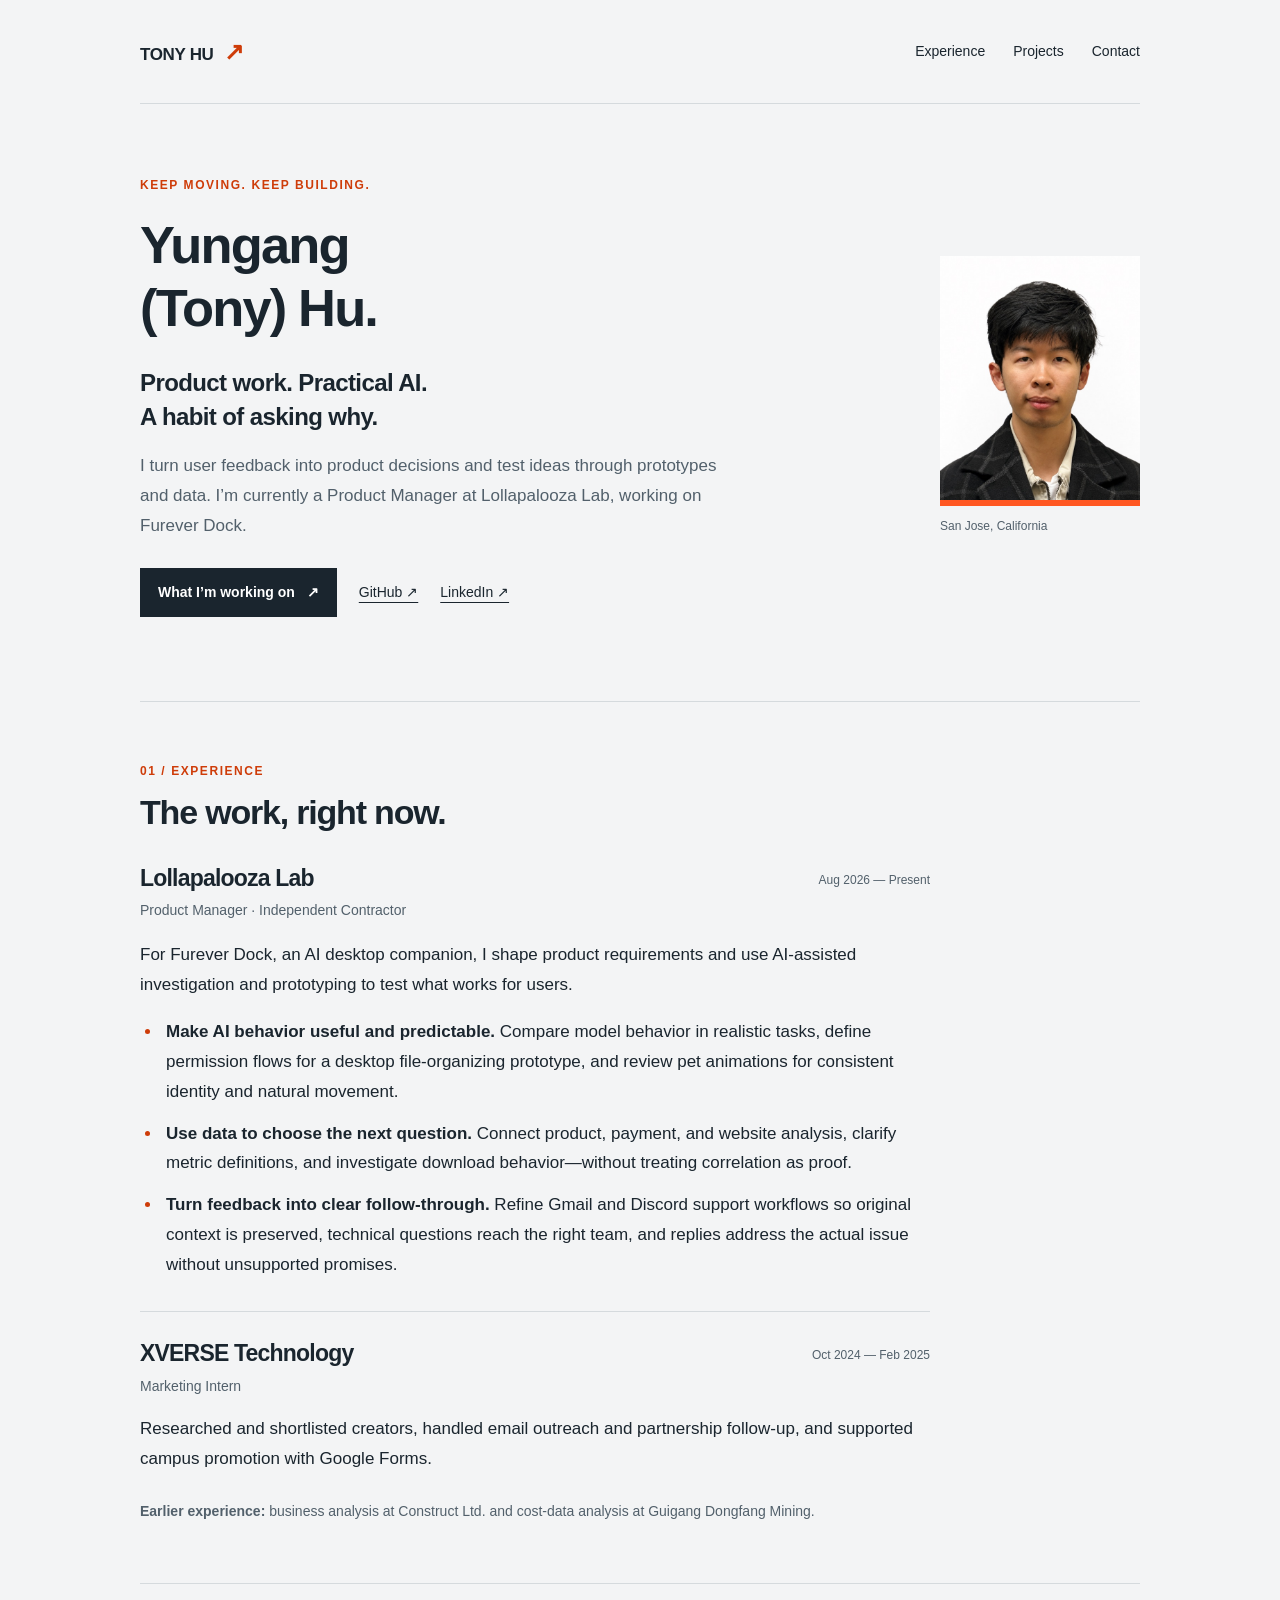
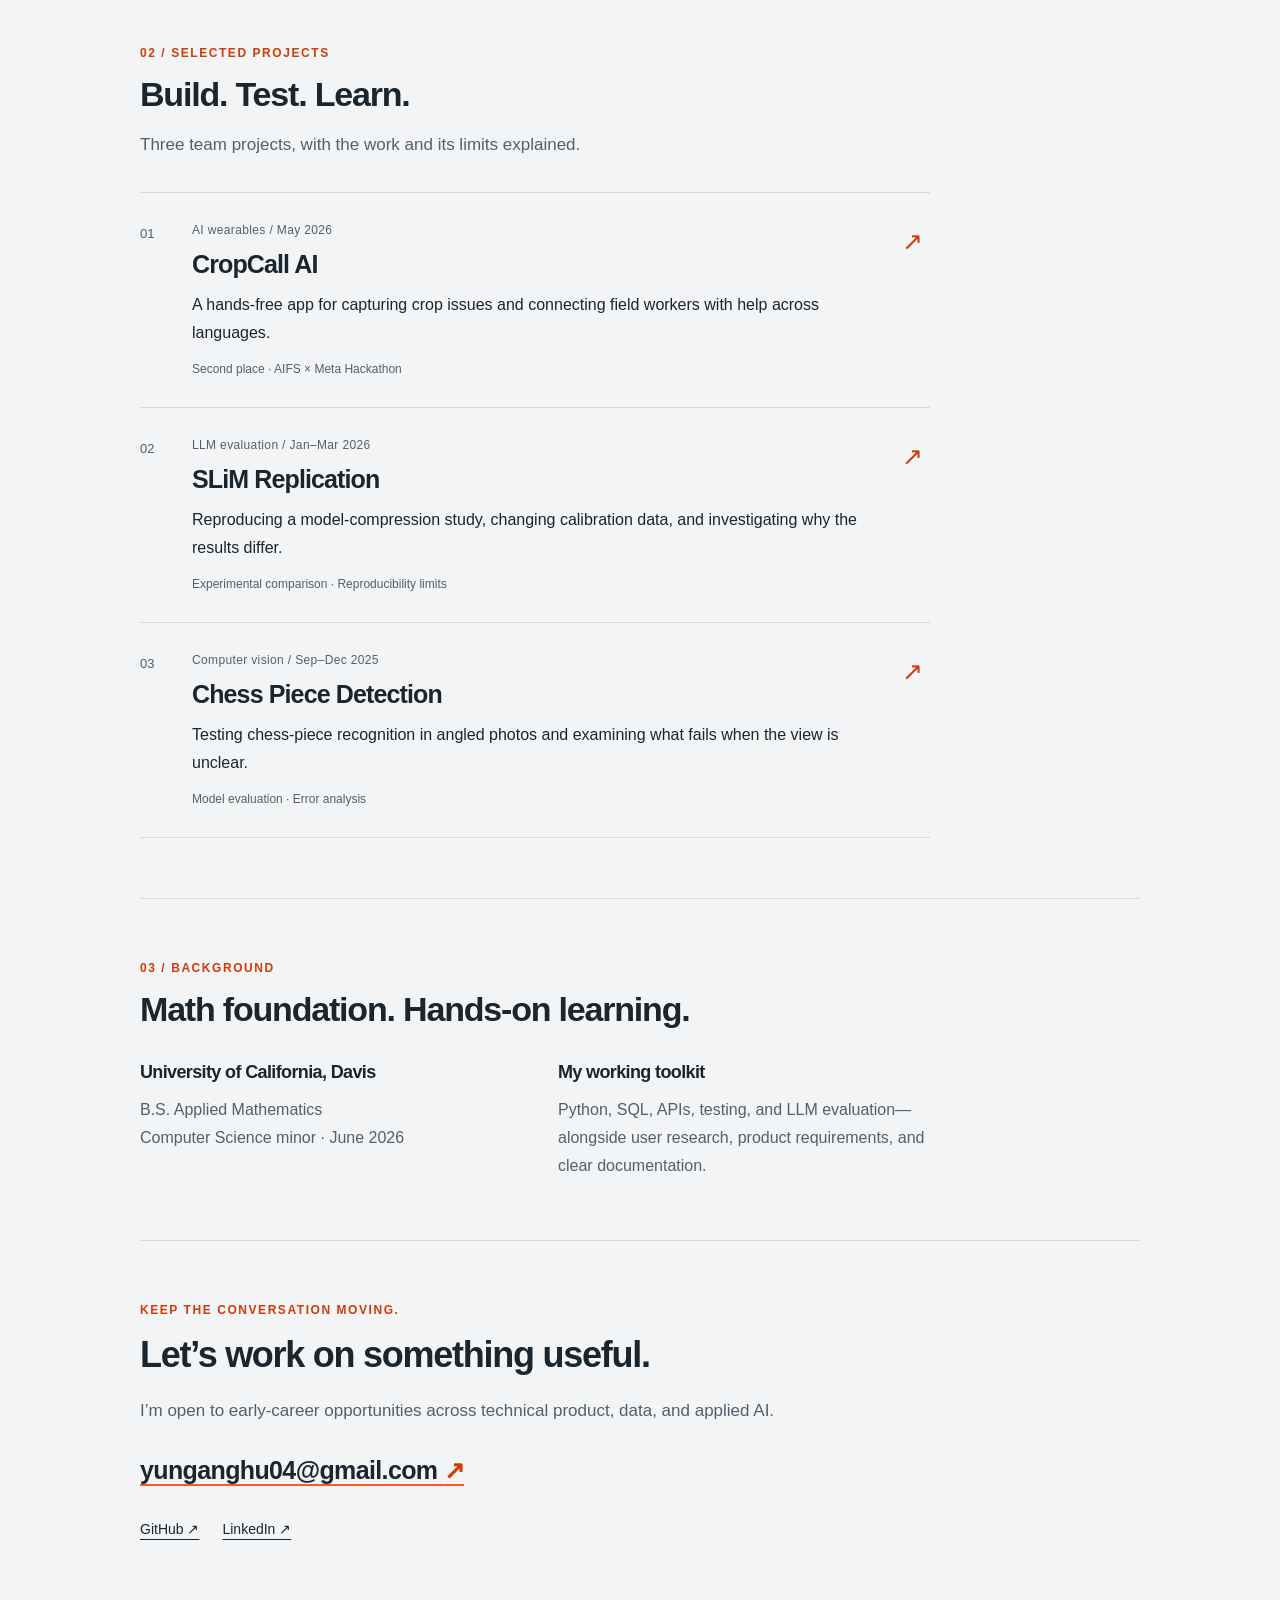
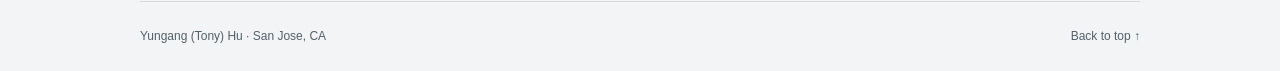
==== commit c8f5d960: "Refresh portfolio work and visual design" ====
--- a/index.html
+++ b/index.html
@@ -1,152 +1,78 @@
 <!doctype html>
 <html lang="en">
-  <head>
-    <meta charset="utf-8" />
-    <meta name="viewport" content="width=device-width, initial-scale=1" />
-    <meta name="theme-color" content="#f7f6f2" />
-    <meta name="description" content="Portfolio of Yungang (Tony) Hu, working across product, analytics, and applied AI." />
-    <link rel="canonical" href="https://tonyhu20040722.github.io/" />
-    <link rel="stylesheet" href="/styles.css" />
-    <meta property="og:type" content="website" />
-    <meta property="og:url" content="https://tonyhu20040722.github.io/" />
-    <meta property="og:title" content="Yungang (Tony) Hu — Product, Analytics & Applied AI" />
-    <meta property="og:description" content="Selected product, analytics, and applied AI work by Yungang Hu." />
-    <meta property="og:image" content="https://tonyhu20040722.github.io/og.jpg" />
-    <meta name="twitter:card" content="summary_large_image" />
-    <meta name="twitter:title" content="Yungang (Tony) Hu — Product, Analytics & Applied AI" />
-    <meta name="twitter:description" content="Selected product, analytics, and applied AI work by Yungang Hu." />
-    <meta name="twitter:image" content="https://tonyhu20040722.github.io/og.jpg" />
-    <title>Yungang (Tony) Hu — Product, Analytics & Applied AI</title>
-    <script type="application/ld+json">
-      {
-        "@context": "https://schema.org",
-        "@type": "Person",
-        "name": "Yungang Hu",
-        "alternateName": "Tony Hu",
-        "url": "https://tonyhu20040722.github.io/",
-        "image": "https://tonyhu20040722.github.io/profile.jpg",
-        "email": "mailto:yunganghu04@gmail.com",
-        "alumniOf": {
-          "@type": "CollegeOrUniversity",
-          "name": "University of California, Davis"
-        },
-        "knowsAbout": ["Product Management", "Growth Analytics", "Applied AI", "Machine Learning", "Data Analysis"],
-        "sameAs": [
-          "https://www.linkedin.com/in/yunganghu04/",
-          "https://github.com/TonyHu20040722"
-        ]
-      }
-    </script>
-  </head>
-  <body class="homePage">
-    <a class="skipLink" href="#main">Skip to content</a>
-    <nav class="homeNav shell" aria-label="Primary navigation">
-      <a class="homeBrand" href="#top" aria-label="Yungang Hu home">Yungang <span>(Tony) Hu</span></a>
-      <div class="homeNavLinks">
-        <a href="#work">Work</a>
-        <a href="#experience">Experience</a>
-        <a href="#skills">Skills</a>
-        <a class="homeNavCta" href="mailto:yunganghu04@gmail.com">Email Tony</a>
+<head>
+  <meta charset="utf-8" />
+  <meta name="viewport" content="width=device-width, initial-scale=1" />
+  <meta name="theme-color" content="#f3f4f5" />
+  <meta name="description" content="Yungang (Tony) Hu — product work, practical AI projects, and data analysis. Based in San Jose, California." />
+  <link rel="canonical" href="https://tony-workbench.github.io/" />
+  <link rel="stylesheet" href="styles.css" />
+  <meta property="og:type" content="website" />
+  <meta property="og:url" content="https://tony-workbench.github.io/" />
+  <meta property="og:title" content="Yungang (Tony) Hu — Product & Applied AI" />
+  <meta property="og:description" content="Turning user feedback into product decisions, testing AI ideas, and building useful things." />
+  <meta property="og:image" content="https://tony-workbench.github.io/og.jpg" />
+  <meta name="twitter:card" content="summary_large_image" />
+  <meta name="twitter:title" content="Yungang (Tony) Hu — Product & Applied AI" />
+  <meta name="twitter:description" content="Product work, practical AI projects, and data analysis." />
+  <meta name="twitter:image" content="https://tony-workbench.github.io/og.jpg" />
+  <title>Yungang (Tony) Hu — Product & Applied AI</title>
+</head>
+<body class="homePage" id="top">
+  <a class="skipLink" href="#main">Skip to content</a>
+  <header class="siteHeader shell">
+    <a class="wordmark" href="index.html" aria-label="Tony Hu home">TONY HU<span aria-hidden="true">↗</span></a>
+    <nav aria-label="Primary navigation">
+      <a href="#experience">Experience</a><a href="#work">Projects</a><a href="#contact">Contact</a>
+    </nav>
+  </header>
+  <main id="main">
+    <section class="hero shell" aria-labelledby="intro-title">
+      <div class="heroCopy">
+        <p class="eyebrow">Keep moving. Keep building.</p>
+        <h1 id="intro-title">Yungang <span>(Tony) Hu.</span></h1>
+        <p class="heroLead">Product work. Practical AI.<br />A habit of asking why.</p>
+        <p class="intro">I turn user feedback into product decisions and test ideas through prototypes and data. I’m currently a Product Manager at Lollapalooza Lab, working on Furever Dock.</p>
+        <div class="heroLinks"><a class="primaryLink" href="#experience">What I’m working on <span aria-hidden="true">↗</span></a><a href="https://github.com/tony-workbench" target="_blank" rel="noreferrer">GitHub ↗</a><a href="https://www.linkedin.com/in/yunganghu04/" target="_blank" rel="noreferrer">LinkedIn ↗</a></div>
       </div>
-    </nav>
-
-    <main id="main">
-      <section class="homeHero shell" id="top">
-        <div class="homeHeroCopy">
-          <p class="homeKicker">Product · Analytics · Applied AI</p>
-          <h1>Yungang <span>(Tony) Hu</span></h1>
-          <p class="homeRole">I build evidence-backed products and analytical systems.</p>
-          <p class="homeIntro">UC Davis Applied Mathematics graduate with a Computer Science minor. I turn user, market, and model signals into requirements, prototypes, and decisions that can be tested.</p>
-          <p class="homeAvailability"><span></span> Open to early-career roles in product, product analytics, and data analysis.</p>
-          <div class="homeActions">
-            <a class="homeButton primary" href="#work">View featured projects</a>
-            <a class="homeButton secondary" href="mailto:yunganghu04@gmail.com">Email Tony</a>
-            <a class="homeTextLink" href="https://www.linkedin.com/in/yunganghu04/" target="_blank" rel="noreferrer">LinkedIn ↗</a>
-            <a class="homeTextLink" href="https://github.com/TonyHu20040722" target="_blank" rel="noreferrer">GitHub ↗</a>
-          </div>
-        </div>
-        <aside class="homeProfile" aria-label="Profile summary">
-          <figure><img src="/profile.jpg" alt="Portrait of Yungang Hu" width="720" height="900" /></figure>
-          <div class="homeProfileText">
-            <strong>San Jose, California</strong>
-            <span>B.S. Applied Mathematics</span>
-            <span>Computer Science minor · UC Davis 2026</span>
-          </div>
-        </aside>
-      </section>
-
-      <section class="homeWork shell" id="work">
-        <div class="homeSectionHeader">
-          <div><p class="homeSectionLabel">Selected work</p><h2>Featured projects</h2></div>
-          <p>Three team projects spanning product design, model evaluation, and computer vision.</p>
-        </div>
-        <div class="homeProjectGrid">
-          <a class="homeProjectCard cropcall" href="/cropcall.html" aria-label="Read the CropCall AI case study">
-            <div class="homeProjectMeta"><span>01</span><time>May 2026</time></div>
-            <p class="homeProjectType">AI wearables · Product workflow</p>
-            <h3>CropCall AI</h3>
-            <p>A Meta AI glasses workflow for capturing crop issues and escalating context across English and Spanish.</p>
-            <p class="homeProjectResult">Second place · AIFS × Meta Hackathon</p>
-            <span class="homeProjectLink">View project →</span>
-          </a>
-          <a class="homeProjectCard slim" href="/slim.html" aria-label="Read the SLiM replication case study">
-            <div class="homeProjectMeta"><span>02</span><time>Jan–Mar 2026</time></div>
-            <p class="homeProjectType">LLM evaluation · Reproducibility</p>
-            <h3>SLiM Replication</h3>
-            <p>A three-person study testing whether one-shot LLM compression results hold across calibration settings.</p>
-            <p class="homeProjectResult">Failed runs and limitations documented</p>
-            <span class="homeProjectLink">View project →</span>
-          </a>
-          <a class="homeProjectCard vision" href="/vision.html" aria-label="Read the chess-piece detection project brief">
-            <div class="homeProjectMeta"><span>03</span><time>Sep–Dec 2025</time></div>
-            <p class="homeProjectType">Computer vision · Error analysis</p>
-            <h3>Chess Piece Detection</h3>
-            <p>A YOLOv8 oriented-detection study across angled views, varied lighting, occlusion, and board styles.</p>
-            <p class="homeProjectResult">Technical report · Validation analysis</p>
-            <span class="homeProjectLink">View project →</span>
-          </a>
-        </div>
-      </section>
-
-      <section class="homeApproach shell" aria-labelledby="approach-title">
-        <div class="homeSectionHeader compact">
-          <div><p class="homeSectionLabel">How I work</p><h2 id="approach-title">From question to evidence</h2></div>
-        </div>
-        <div class="homeApproachGrid">
-          <article><span>01</span><h3>Frame the decision</h3><p>Clarify the user, business, or research question before choosing the method.</p></article>
-          <article><span>02</span><h3>Build the workflow</h3><p>Translate the question into requirements, analysis, or a working prototype.</p></article>
-          <article><span>03</span><h3>Test what holds</h3><p>Review results, failure cases, and limitations before making a recommendation.</p></article>
-        </div>
-      </section>
-
-      <section class="homeExperience" id="experience">
-        <div class="shell">
-          <div class="homeSectionHeader inverse"><div><p class="homeSectionLabel">Experience</p><h2>Experience</h2></div><p>Product, growth, business, and operational analytics roles.</p></div>
-          <div class="homeExperienceList">
-            <article class="homeExperienceRow"><time>Aug 2026 — Now</time><div><h3>Lollapalooza Lab Inc.</h3><p class="homeRoleLabel">Product Manager · Independent Contractor</p></div><div><p>Translate user and business needs into product requirements, execution plans, and cross-functional delivery decisions.</p><details><summary>View responsibilities</summary><ul><li>Turn user and business needs into prioritized product requirements and execution plans.</li><li>Synthesize user research, product data, and competitive analysis into recommendations.</li><li>Support cross-functional delivery decisions with clear requirements.</li></ul></details></div></article>
-            <article class="homeExperienceRow"><time>Oct 2024 — Feb 2025</time><div><h3>XVERSE Technology</h3><p class="homeRoleLabel">Growth Operations Data Intern</p></div><div><p>Evaluated about 200 TikTok creators per day and standardized campaign tracking to improve partner prioritization.</p><details><summary>View responsibilities</summary><ul><li>Evaluated creators against campaign requirements.</li><li>Helped shortlist qualified partners for advertising and user-acquisition campaigns.</li><li>Standardized tracking across a five-month campaign.</li></ul></details></div></article>
-            <article class="homeExperienceRow"><time>Oct 2023 — Jan 2024</time><div><h3>Construct Ltd.</h3><p class="homeRoleLabel">Business Analyst Intern</p></div><div><p>Analyzed consumer sectors, pricing, monetization, and acquisition patterns to support growth recommendations.</p><details><summary>View responsibilities</summary><ul><li>Analyzed two consumer sectors across positioning, pricing, monetization, and acquisition.</li><li>Benchmarked Muzz and comparable dating apps.</li><li>Converted comparisons into go-to-market and conversion recommendations.</li></ul></details></div></article>
-            <article class="homeExperienceRow"><time>Jun — Aug 2023</time><div><h3>Guigang Dongfang Mining</h3><p class="homeRoleLabel">Cost Data Analyst Intern</p></div><div><p>Cleaned cost and revenue data and built three-month summaries for budgeting and cost-control decisions.</p><details><summary>View responsibilities</summary><ul><li>Cleaned and validated cost and revenue datasets.</li><li>Built three-month summaries of spending assumptions and variance drivers.</li><li>Prepared inputs for budget reviews and cost-control discussions.</li></ul></details></div></article>
-          </div>
-        </div>
-      </section>
-
-      <section class="homeSkills shell" id="skills">
-        <div class="homeSectionHeader"><div><p class="homeSectionLabel">Skills</p><h2>Skills</h2></div><p>A working toolkit for connecting product questions with data and implementation.</p></div>
-        <div class="homeSkillGrid">
-          <article><span>01</span><h3>Product</h3><p>Product management · User research · Requirements · Competitive analysis · Compliance</p></article>
-          <article><span>02</span><h3>Analytics</h3><p>SQL · Python · R · Data cleaning · EDA · Forecasting · Growth analytics</p></article>
-          <article><span>03</span><h3>Applied AI</h3><p>Machine learning · LLM evaluation · Computer vision · PyTorch · YOLOv8</p></article>
-          <article><span>04</span><h3>Systems</h3><p>Docker · Linux · Git/GitHub · Spark · Snowflake · Databricks · APIs</p></article>
-        </div>
-      </section>
-
-      <section class="homeContact shell">
-        <div><p class="homeSectionLabel">Contact</p><h2>Interested in working together?</h2></div>
-        <div class="homeContactCopy"><p>I&apos;m open to early-career opportunities across product, product analytics, and data analysis.</p><a class="homeContactButton" href="mailto:yunganghu04@gmail.com">yunganghu04@gmail.com ↗</a><div><a href="https://www.linkedin.com/in/yunganghu04/" target="_blank" rel="noreferrer">LinkedIn ↗</a><a href="https://github.com/TonyHu20040722" target="_blank" rel="noreferrer">GitHub ↗</a></div></div>
-      </section>
-    </main>
-
-    <footer class="homeFooter shell"><a href="#top">Yungang (Tony) Hu</a><p>San Jose, California</p><a href="#top">Back to top ↑</a></footer>
-  </body>
+      <figure class="portrait"><img src="profile.jpg" alt="Yungang Hu" width="720" height="900" /><figcaption>San Jose, California</figcaption></figure>
+    </section>
+    <section class="section shell" id="experience" aria-labelledby="experience-title">
+      <div class="sectionHeading"><p class="eyebrow">01 / Experience</p><h2 id="experience-title">The work, right now.</h2></div>
+      <article class="experience currentWork">
+        <div class="jobHeading"><div><h3>Lollapalooza Lab</h3><p class="jobRole">Product Manager · Independent Contractor</p></div><p class="date">Aug 2026 — Present</p></div>
+        <p class="jobIntro">For Furever Dock, an AI desktop companion, I shape product requirements and use AI-assisted investigation and prototyping to test what works for users.</p>
+        <ul class="workList">
+          <li><strong>Make AI behavior useful and predictable.</strong> Compare model behavior in realistic tasks, define permission flows for a desktop file-organizing prototype, and review pet animations for consistent identity and natural movement.</li>
+          <li><strong>Use data to choose the next question.</strong> Connect product, payment, and website analysis, clarify metric definitions, and investigate download behavior—without treating correlation as proof.</li>
+          <li><strong>Turn feedback into clear follow-through.</strong> Refine Gmail and Discord support workflows so original context is preserved, technical questions reach the right team, and replies address the actual issue without unsupported promises.</li>
+        </ul>
+      </article>
+      <article class="experience previousWork">
+        <div class="jobHeading"><div><h3>XVERSE Technology</h3><p class="jobRole">Marketing Intern</p></div><p class="date">Oct 2024 — Feb 2025</p></div>
+        <p>Researched and shortlisted creators, handled email outreach and partnership follow-up, and supported campus promotion with Google Forms.</p>
+      </article>
+      <p class="earlierWork"><strong>Earlier experience:</strong> business analysis at Construct Ltd. and cost-data analysis at Guigang Dongfang Mining.</p>
+    </section>
+    <section class="section shell" id="work" aria-labelledby="work-title">
+      <div class="sectionHeading"><p class="eyebrow">02 / Selected projects</p><h2 id="work-title">Build. Test. Learn.</h2><p>Three team projects, with the work and its limits explained.</p></div>
+      <div class="projectList">
+        <a class="projectRow" href="cropcall.html"><span class="projectIndex" aria-hidden="true">01</span><div><p class="projectType">AI wearables / May 2026</p><h3>CropCall AI</h3><p>A hands-free app for capturing crop issues and connecting field workers with help across languages.</p><p class="projectResult">Second place · AIFS × Meta Hackathon</p></div><span class="projectArrow" aria-hidden="true">↗</span></a>
+        <a class="projectRow" href="slim.html"><span class="projectIndex" aria-hidden="true">02</span><div><p class="projectType">LLM evaluation / Jan–Mar 2026</p><h3>SLiM Replication</h3><p>Reproducing a model-compression study, changing calibration data, and investigating why the results differ.</p><p class="projectResult">Experimental comparison · Reproducibility limits</p></div><span class="projectArrow" aria-hidden="true">↗</span></a>
+        <a class="projectRow" href="vision.html"><span class="projectIndex" aria-hidden="true">03</span><div><p class="projectType">Computer vision / Sep–Dec 2025</p><h3>Chess Piece Detection</h3><p>Testing chess-piece recognition in angled photos and examining what fails when the view is unclear.</p><p class="projectResult">Model evaluation · Error analysis</p></div><span class="projectArrow" aria-hidden="true">↗</span></a>
+      </div>
+    </section>
+    <section class="section shell background" aria-labelledby="background-title">
+      <div class="sectionHeading"><p class="eyebrow">03 / Background</p><h2 id="background-title">Math foundation. Hands-on learning.</h2></div>
+      <div class="backgroundGrid"><div><h3>University of California, Davis</h3><p>B.S. Applied Mathematics<br />Computer Science minor · June 2026</p></div><div><h3>My working toolkit</h3><p>Python, SQL, APIs, testing, and LLM evaluation—alongside user research, product requirements, and clear documentation.</p></div></div>
+    </section>
+    <section class="section shell contact" id="contact" aria-labelledby="contact-title">
+      <p class="eyebrow">Keep the conversation moving.</p><h2 id="contact-title">Let’s work on something useful.</h2>
+      <p>I’m open to early-career opportunities across technical product, data, and applied AI.</p>
+      <a class="emailLink" href="mailto:yunganghu04@gmail.com">yunganghu04@gmail.com <span aria-hidden="true">↗</span></a>
+      <div class="contactLinks"><a href="https://github.com/tony-workbench" target="_blank" rel="noreferrer">GitHub ↗</a><a href="https://www.linkedin.com/in/yunganghu04/" target="_blank" rel="noreferrer">LinkedIn ↗</a></div>
+    </section>
+  </main>
+  <footer class="siteFooter shell"><p>Yungang (Tony) Hu · San Jose, CA</p><a href="#top">Back to top ↑</a></footer>
+</body>
 </html>
--- a/styles.css
+++ b/styles.css
@@ -1,361 +1,141 @@
-:root { --ink:#17221d; --paper:#f3f1e9; --acid:#d9ff4f; --line:#c9cbc1; --muted:#657069; }
+:root { --paper:#f3f4f5; --ink:#1a252e; --muted:#52606b; --line:#d5dadd; --orange:#ce3c09; --bright:#ff5722; --white:#fff; }
 * { box-sizing:border-box; }
-html { scroll-behavior:smooth; }
-body { margin:0; background:var(--paper); color:var(--ink); font-family:Arial, Helvetica, sans-serif; }
-a { color:inherit; text-decoration:none; }
-.skipLink { position:fixed; top:12px; left:12px; z-index:100; padding:10px 14px; background:#fff; border:1px solid var(--ink); transform:translateY(-160%); }
-.skipLink:focus { transform:translateY(0); }
-.shell { width:min(1160px, calc(100% - 40px)); margin-inline:auto; }
-.nav { height:88px; display:flex; align-items:center; justify-content:space-between; border-bottom:1px solid var(--line); }
-.brand { font-size:22px; font-weight:900; letter-spacing:-.05em; }
-.brand span { color:#587400; }
-.navLinks { display:flex; align-items:center; gap:30px; font-size:14px; font-weight:650; }
-.navLinks > a { transition:opacity .2s ease; }
-.navLinks > a:hover { opacity:.6; }
-.navCta { border:1px solid var(--ink); padding:11px 17px; border-radius:99px; }
-.hero { min-height:720px; padding:92px 0 50px; display:flex; flex-direction:column; justify-content:center; }
-.eyebrow { display:flex; align-items:center; gap:10px; text-transform:uppercase; letter-spacing:.16em; font-size:12px; font-weight:800; }
-.eyebrow span { width:9px; height:9px; border-radius:50%; background:#6f9200; box-shadow:0 0 0 5px #e2eeaf; }
-h1 { max-width:1040px; margin:28px 0 24px; font-size:clamp(58px, 8.7vw, 126px); line-height:.86; letter-spacing:-.075em; font-weight:850; }
-h1 em { display:block; color:#5c7600; font-family:Georgia, serif; font-weight:500; }
-.heroIntro { width:min(920px, 100%); display:grid; grid-template-columns:minmax(0, 1fr) 174px; gap:48px; align-items:center; }
-.heroCopy { max-width:700px; margin:0; font-size:clamp(18px, 2vw, 24px); line-height:1.5; color:#465049; }
-.portraitFrame { width:174px; aspect-ratio:4 / 5; margin:0; overflow:hidden; border:1px solid var(--line); border-radius:22px; background:#fff; box-shadow:0 18px 46px rgba(23,34,29,.1); }
-.portraitFrame img { display:block; width:100%; height:100%; object-fit:cover; }
-.heroActions { display:flex; flex-wrap:wrap; gap:12px; margin-top:28px; }
-.button { padding:15px 21px; border-radius:99px; font-size:14px; font-weight:800; transition:transform .2s ease, background .2s ease; }
-.button:hover { transform:translateY(-2px); }
-.button:focus-visible, a:focus-visible { outline:3px solid #6f9200; outline-offset:4px; }
-.primary { background:var(--ink); color:white; }
-.secondary { border:1px solid var(--line); }
-.textButton { padding-inline:8px; }
-.sectionLabel { margin:0 0 22px; text-transform:uppercase; letter-spacing:.15em; font-size:11px; font-weight:850; }
-.manifesto { position:relative; padding:130px 0 150px; border-top:1px solid var(--line); }
-.manifestoText { max-width:950px; margin:0; font-size:clamp(38px, 5.6vw, 78px); line-height:1.03; letter-spacing:-.055em; font-weight:700; }
-.manifestoText span { color:#617b00; font-family:Georgia, serif; font-style:italic; font-weight:500; }
-.manifestoNote { position:absolute; right:0; bottom:32px; color:var(--muted); font-size:12px; line-height:1.6; text-align:right; }
-.work, .skills, .evidence { padding:120px 0; }
-.sectionHeading { display:grid; grid-template-columns:1.5fr 1fr; align-items:end; gap:40px; margin-bottom:50px; }
-.sectionHeading h2, .contact h2 { max-width:800px; margin:0; font-size:clamp(48px, 6vw, 84px); line-height:.95; letter-spacing:-.06em; }
-.sectionHeading > p { max-width:410px; margin:0; color:var(--muted); font-size:17px; line-height:1.6; }
-.projectStack { display:grid; gap:18px; }
-.projectCard { min-height:500px; display:flex; flex-direction:column; justify-content:space-between; padding:42px; border:1px solid var(--line); border-radius:26px; overflow:hidden; }
-.projectCard.lime { background:var(--acid); border-color:#a8bd57; }
-.projectCard.ink { background:var(--ink); color:#f5f4ed; }
-.projectCard.paper { background:#dddcd3; }
-.projectLink { transition:transform .22s ease, box-shadow .22s ease; }
-.projectLink:hover { transform:translateY(-4px); box-shadow:0 24px 60px rgba(23,34,29,.12); }
-.projectTop, .projectFoot { display:flex; justify-content:space-between; gap:20px; text-transform:uppercase; letter-spacing:.1em; font-size:11px; font-weight:850; }
-.projectBody { max-width:820px; }
-.projectBody h3 { margin:70px 0 20px; font-size:clamp(46px, 6.5vw, 86px); line-height:.94; letter-spacing:-.065em; }
-.projectBody p { max-width:700px; font-size:18px; line-height:1.55; opacity:.78; }
-.projectFoot { align-items:flex-end; }
-.projectFoot strong { font-size:18px; letter-spacing:-.03em; text-transform:none; }
-.projectFoot span:nth-child(2) { margin-left:auto; }
-.experience { padding:130px 0; background:var(--ink); color:#f5f4ed; }
-.inverse > p { color:#afb7b1; }
-.timeline { border-top:1px solid #46504b; }
-.timelineRow { display:grid; grid-template-columns:150px 1fr 1.3fr; gap:35px; padding:34px 0; border-bottom:1px solid #46504b; }
-.timelineRow time { color:#a8b2ac; font-size:12px; text-transform:uppercase; letter-spacing:.1em; }
-.timelineRow h3 { margin:0 0 7px; font-size:25px; letter-spacing:-.03em; }
-.timelineRow p { margin:0; color:#bfc6c1; line-height:1.55; }
-.timelineRow .role { color:#eff2ef; font-size:13px; }
-.timelineCopy { min-width:0; }
-.timelineDetails { margin-top:16px; }
-.timelineDetails summary { width:max-content; max-width:100%; color:#eff2ef; cursor:pointer; font-size:12px; font-weight:800; letter-spacing:.04em; }
-.timelineDetails[open] summary { margin-bottom:14px; }
-.timelineDetails ul { margin:0; padding-left:18px; }
-.timelineDetails li { margin:0 0 8px; color:#aeb8b1; font-size:13px; line-height:1.55; }
-.skillGrid { display:grid; grid-template-columns:repeat(2,1fr); border-top:1px solid var(--line); border-left:1px solid var(--line); }
-.skillGrid article { min-height:230px; padding:30px; border-right:1px solid var(--line); border-bottom:1px solid var(--line); }
-.skillGrid span { font-size:11px; color:var(--muted); }
-.skillGrid h3 { margin:42px 0 13px; font-size:34px; letter-spacing:-.045em; }
-.skillGrid p { max-width:440px; margin:0; color:var(--muted); line-height:1.6; }
-.evidence { border-top:1px solid var(--line); }
-.evidenceGrid { display:grid; grid-template-columns:repeat(3,1fr); gap:14px; }
-.evidenceCard { min-height:310px; display:flex; flex-direction:column; padding:26px; border:1px solid var(--line); border-radius:20px; background:#e8e6dd; }
-.evidenceCard.live { background:#fff; transition:transform .2s ease, box-shadow .2s ease; }
-.evidenceCard.live:hover { transform:translateY(-4px); box-shadow:0 16px 40px rgba(23,34,29,.08); }
-.status { display:flex; align-items:center; gap:8px; font-size:11px; font-weight:800; text-transform:uppercase; letter-spacing:.09em; }
-.status span { width:8px; height:8px; border-radius:50%; background:#6f9200; }
-.status.waiting span { background:#a0a59e; }
-.evidenceCard h3 { margin:auto 0 10px; font-size:30px; letter-spacing:-.04em; }
-.evidenceCard p { margin:0 0 30px; color:var(--muted); line-height:1.5; }
-.evidenceCard strong { font-size:13px; }
-.contact { margin-top:40px; margin-bottom:40px; min-height:520px; display:flex; flex-direction:column; justify-content:center; padding:80px; border-radius:28px; background:var(--acid); }
-.contact h2 { max-width:900px; }
-.contactLinks { display:flex; flex-wrap:wrap; gap:22px; margin-top:70px; font-weight:800; }
-.contactLinks a { border-bottom:1px solid var(--ink); padding-bottom:4px; }
-footer { min-height:120px; display:flex; align-items:center; justify-content:space-between; gap:20px; border-top:1px solid var(--line); color:var(--muted); font-size:12px; }
-
-/* CropCall AI case study */
-.caseHero { padding:72px 0 96px; }
-.backLink { display:inline-block; margin-bottom:72px; color:var(--muted); font-size:13px; font-weight:800; }
-.caseHero h1 { max-width:none; margin-bottom:42px; font-size:clamp(78px, 14vw, 180px); }
-.caseHero h1 em { display:inline; }
-.caseDek { max-width:880px; margin:0; color:#465049; font-size:clamp(25px, 3.2vw, 44px); line-height:1.15; letter-spacing:-.035em; }
-.caseMeta { display:grid; grid-template-columns:1.5fr 1.2fr .5fr; gap:28px; margin-top:80px; padding-top:28px; border-top:1px solid var(--line); }
-.caseMeta div { display:flex; flex-direction:column; gap:9px; }
-.caseMeta span { color:var(--muted); font-size:10px; font-weight:850; letter-spacing:.14em; text-transform:uppercase; }
-.caseMeta strong { max-width:360px; font-size:14px; line-height:1.45; }
-.caseDecision { padding:130px 0; border-top:1px solid var(--line); }
-.decisionGrid, .contributionGrid { display:grid; grid-template-columns:1.4fr 1fr; gap:90px; align-items:start; }
-.decisionGrid h2, .caseSectionHead h2, .contributionGrid h2, .caseEvidence h2 { margin:0; font-size:clamp(46px, 6vw, 82px); line-height:.96; letter-spacing:-.06em; }
-.caseProse { padding-top:8px; }
-.caseProse p { margin:0 0 25px; color:#465049; font-size:18px; line-height:1.7; }
-.caseFlow { padding:130px 0; background:var(--acid); }
-.caseSectionHead { max-width:900px; margin-bottom:60px; }
-.flowGrid { display:grid; grid-template-columns:repeat(3, 1fr); margin:0; padding:0; border-top:1px solid rgba(23,34,29,.35); border-left:1px solid rgba(23,34,29,.35); list-style:none; }
-.flowGrid li { min-height:285px; padding:28px; border-right:1px solid rgba(23,34,29,.35); border-bottom:1px solid rgba(23,34,29,.35); }
-.flowGrid span, .architectureRail span { font-size:10px; font-weight:850; letter-spacing:.12em; text-transform:uppercase; opacity:.6; }
-.flowGrid h3 { margin:70px 0 15px; font-size:31px; letter-spacing:-.045em; }
-.flowGrid p { margin:0; font-size:15px; line-height:1.6; opacity:.72; }
-.architecture { padding:130px 0; }
-.architectureRail { display:grid; grid-template-columns:repeat(4, minmax(0,1fr) 26px) minmax(0,1fr); align-items:stretch; }
-.architectureRail article { min-height:210px; padding:23px; border:1px solid var(--line); border-radius:18px; background:#fff; }
-.architectureRail b { align-self:center; text-align:center; color:#718078; font-size:20px; }
-.architectureRail h3 { margin:50px 0 8px; font-size:21px; letter-spacing:-.035em; }
-.architectureRail p { margin:0; color:var(--muted); font-size:13px; }
-.architectureNote { max-width:800px; margin:30px 0 0; color:var(--muted); font-size:15px; line-height:1.7; }
-.caseContribution { padding:130px 0; background:var(--ink); color:#f5f4ed; }
-.caseProse.light p { color:#c8d0ca; }
-.caseReflection { padding:130px 0; }
-.reflectionGrid { display:grid; grid-template-columns:repeat(3, 1fr); border-top:1px solid var(--line); border-left:1px solid var(--line); }
-.reflectionGrid article { min-height:310px; padding:30px; border-right:1px solid var(--line); border-bottom:1px solid var(--line); }
-.reflectionGrid h3 { margin:105px 0 15px; font-size:27px; letter-spacing:-.04em; }
-.reflectionGrid p { margin:0; color:var(--muted); line-height:1.65; }
-.caseEvidence { display:grid; grid-template-columns:1.5fr .75fr; gap:70px; padding:120px 0; border-top:1px solid var(--line); }
-.caseEvidence > div > p:last-child { max-width:660px; color:var(--muted); font-size:17px; line-height:1.65; }
-.caseEvidence .evidenceCard { min-height:340px; }
-.inlineLink { border-bottom:1px solid currentColor; font-weight:800; }
-
-/* Minimal project briefs */
-.briefPage { background:#f7f6f1; }
-.briefShell { width:min(920px, calc(100% - 40px)); margin-inline:auto; }
-.briefNav { height:72px; display:flex; align-items:center; justify-content:space-between; border-bottom:1px solid var(--line); }
-.briefNav > a:last-child { color:var(--muted); font-size:13px; font-weight:800; }
-.briefHeader { padding:82px 0 58px; border-bottom:1px solid var(--line); }
-.briefKicker { margin:0 0 18px; color:var(--muted); font-size:10px; font-weight:850; letter-spacing:.14em; text-transform:uppercase; }
-.briefHeader h1 { max-width:820px; margin:0 0 22px; font-size:clamp(48px, 7vw, 76px); line-height:.98; letter-spacing:-.055em; }
-.briefLead { max-width:760px; margin:0; color:#465049; font-size:clamp(20px, 2.5vw, 27px); line-height:1.35; letter-spacing:-.02em; }
-.briefMeta { margin:30px 0 0; color:var(--muted); font-size:13px; line-height:1.7; }
-.briefMeta span { padding:0 8px; color:#a3a8a2; }
-.briefColumns { display:grid; grid-template-columns:minmax(0, 1fr) 245px; gap:74px; padding:58px 0 76px; }
-.briefSection { margin-bottom:38px; padding-bottom:38px; border-bottom:1px solid var(--line); }
-.briefSection:last-child { margin-bottom:0; border-bottom:0; }
-.briefSection h2, .briefAside h2 { margin:0 0 16px; font-size:18px; letter-spacing:-.02em; }
-.briefSection p { margin:0 0 16px; color:#3f4943; font-size:17px; line-height:1.7; }
-.briefSection p:last-child { margin-bottom:0; }
-.briefList { margin:0 0 20px; padding-left:22px; }
-.briefList li { margin:0 0 11px; padding-left:5px; color:#3f4943; font-size:16px; line-height:1.6; }
-.briefFacts { margin:0; }
-.briefFacts div { display:grid; grid-template-columns:130px 1fr; gap:20px; padding:13px 0; border-top:1px solid var(--line); }
-.briefFacts div:last-child { border-bottom:1px solid var(--line); }
-.briefFacts dt { color:var(--muted); font-size:10px; font-weight:850; letter-spacing:.08em; text-transform:uppercase; }
-.briefFacts dd { margin:0; color:#3f4943; font-size:14px; line-height:1.45; }
-.briefAside { border-left:1px solid var(--line); padding-left:28px; }
-.briefAside section { margin-bottom:42px; }
-.briefAside p { margin:10px 0 20px; color:var(--muted); font-size:13px; line-height:1.65; }
-.briefLink { border-bottom:1px solid currentColor; font-size:14px; font-weight:800; }
-.briefFooter { padding:30px 0 60px; border-top:1px solid var(--line); }
-.briefFooter a { color:var(--muted); font-size:13px; font-weight:800; }
-@media (max-width:800px) {
-  .navLinks > a:not(.navCta) { display:none; }
-  .hero { min-height:650px; padding-top:65px; }
-  .heroIntro { grid-template-columns:1fr; gap:24px; }
-  .portraitFrame { width:140px; order:-1; }
-  .sectionHeading, .skillGrid, .evidenceGrid, .timelineRow { grid-template-columns:1fr; }
-  .manifestoNote { position:static; margin-top:50px; text-align:left; }
-  .projectCard { min-height:560px; padding:28px; }
-  .projectBody h3 { margin-top:50px; }
-  .projectFoot { display:grid; grid-template-columns:1fr 1fr; }
-  .projectFoot span:nth-child(2) { margin-left:0; }
-  .projectFoot span:last-child { text-align:right; }
-  .timelineRow { gap:12px; }
-  .timelineRow > .timelineCopy { margin-top:10px; }
-  .contact { padding:40px 28px; }
-  .sectionHeading > p { margin-top:12px; }
-  footer { padding:30px 0; flex-wrap:wrap; }
-  .caseHero { padding-top:50px; }
-  .backLink { margin-bottom:46px; }
-  .caseMeta, .decisionGrid, .contributionGrid, .flowGrid, .reflectionGrid, .caseEvidence { grid-template-columns:1fr; }
-  .caseMeta { gap:24px; }
-  .decisionGrid, .contributionGrid { gap:38px; }
-  .architectureRail { grid-template-columns:1fr; }
-  .architectureRail b { padding:10px 0; transform:rotate(90deg); }
-  .caseDecision, .caseFlow, .architecture, .caseContribution, .caseReflection, .caseEvidence { padding-top:90px; padding-bottom:90px; }
-  .briefNav { height:64px; }
-  .briefHeader { padding:58px 0 42px; }
-  .briefColumns { grid-template-columns:1fr; gap:0; padding:42px 0 58px; }
-  .briefAside { margin-top:38px; padding:34px 0 0; border-top:1px solid var(--line); border-left:0; }
-  .briefFacts div { grid-template-columns:1fr; gap:5px; }
+html { scroll-behavior:smooth; scroll-padding-top:30px; }
+body { margin:0; background:var(--paper); color:var(--ink); font-family:-apple-system,BlinkMacSystemFont,"Segoe UI",Arial,sans-serif; font-size:17px; line-height:1.75; }
+a { color:inherit; text-underline-offset:5px; }
+a:hover { color:var(--orange); }
+a:focus-visible,summary:focus-visible { outline:3px solid var(--orange); outline-offset:6px; }
+img { display:block; max-width:100%; height:auto; }
+h1,h2,h3,p,figure { margin:0; }
+h1,h2,h3 { font-weight:650; line-height:1.2; letter-spacing:-.035em; }
+p+p { margin-top:14px; }
+.shell { width:min(1000px,calc(100% - 72px)); margin-inline:auto; }
+.skipLink { position:fixed; z-index:10; top:-100px; left:12px; padding:10px 18px; background:var(--white); }
+.skipLink:focus { top:12px; }
+.siteHeader,.siteFooter { display:flex; align-items:center; justify-content:space-between; gap:24px; }
+.siteHeader { min-height:104px; border-bottom:1px solid var(--line); }
+.wordmark { font-size:17px; font-weight:800; letter-spacing:-.02em; text-decoration:none; }
+.wordmark span { color:var(--orange); margin-left:10px; font-size:24px; }
+.siteHeader nav { display:flex; gap:28px; font-size:14px; }
+.siteHeader nav a { text-decoration:none; }
+.eyebrow { color:var(--orange); font-size:12px; line-height:1.5; font-weight:750; letter-spacing:.13em; text-transform:uppercase; }
+.hero { display:grid; grid-template-columns:minmax(0,1fr) 200px; gap:65px; align-items:center; padding-block:72px 84px; }
+.hero h1 { margin-top:20px; font-size:clamp(42px,4.1vw,56px); }
+.hero h1 span { display:block; }
+.heroLead { font-size:24px; line-height:1.4; font-weight:550; letter-spacing:-.025em; margin-top:26px; }
+.intro { max-width:600px; color:var(--muted); margin-top:18px; font-size:17px; }
+.heroLinks { display:flex; align-items:center; flex-wrap:wrap; gap:16px 22px; margin-top:28px; font-size:14px; }
+.primaryLink { background:var(--ink); color:white; font-weight:650; padding:12px 18px; text-decoration:none; }
+.primaryLink:hover { background:var(--orange); color:white; }
+.primaryLink span { margin-left:8px; }
+.portrait { position:relative; }
+.portrait img { aspect-ratio:4/5; object-fit:cover; border-bottom:6px solid var(--bright); }
+.portrait figcaption { font-size:12px; color:var(--muted); margin-top:10px; }
+.section { padding-block:60px; border-top:1px solid var(--line); }
+.sectionHeading { max-width:790px; margin-bottom:32px; }
+.sectionHeading h2 { font-size:34px; margin-top:12px; }
+.sectionHeading>p:last-child:not(.eyebrow) { margin-top:15px; color:var(--muted); }
+.experience { max-width:790px; }
+.jobHeading { display:flex; justify-content:space-between; align-items:flex-start; gap:20px; }
+.jobHeading h3 { font-size:23px; }
+.jobRole { font-size:14px; color:var(--muted); margin-top:6px; }
+.date { font-size:12px; white-space:nowrap; color:var(--muted); padding-top:5px; }
+.jobIntro { margin-top:17px; }
+.workList { padding-left:22px; margin:18px 0 0; }
+.workList li { padding-left:4px; margin:0 0 12px; }
+.workList li::marker { color:var(--orange); }
+.workList strong { font-weight:650; }
+.previousWork { margin-top:32px; padding-top:28px; border-top:1px solid var(--line); }
+.previousWork>p { margin-top:16px; }
+.earlierWork { max-width:790px; font-size:14px; color:var(--muted); margin-top:25px; }
+.projectList { max-width:790px; }
+.projectRow { display:grid; grid-template-columns:32px minmax(0,1fr) 28px; gap:20px; padding-block:27px; border-top:1px solid var(--line); text-decoration:none; }
+.projectRow:last-child { border-bottom:1px solid var(--line); }
+.projectIndex { color:var(--muted); font-size:13px; padding-top:3px; }
+.projectType { color:var(--muted); font-size:12px; letter-spacing:.03em; }
+.projectRow h3 { margin-top:8px; font-size:25px; }
+.projectRow div>p:not(.projectType):not(.projectResult) { font-size:16px; margin-top:12px; color:var(--ink); }
+.projectResult { font-size:12px; color:var(--muted); margin-top:12px; }
+.projectArrow { font-size:25px; color:var(--orange); }
+.projectRow:hover h3 { text-decoration:underline; text-underline-offset:6px; }
+.backgroundGrid { display:grid; grid-template-columns:1fr 1fr; gap:46px; max-width:790px; }
+.backgroundGrid h3 { font-size:18px; }
+.backgroundGrid p { margin-top:13px; color:var(--muted); font-size:16px; }
+.contact h2 { font-size:36px; margin-top:14px; max-width:680px; }
+.contact>p:not(.eyebrow) { color:var(--muted); margin-top:20px; max-width:670px; }
+.emailLink { display:inline-block; font-size:25px; font-weight:600; letter-spacing:-.025em; margin-top:23px; overflow-wrap:anywhere; text-decoration-color:var(--bright); }
+.emailLink span { color:var(--orange); }
+.contactLinks { display:flex; gap:23px; font-size:14px; margin-top:24px; }
+.siteFooter { border-top:1px solid var(--line); padding-block:24px; font-size:12px; color:var(--muted); }
+.siteFooter a { text-decoration:none; white-space:nowrap; }
+/* Project pages share the same reading rhythm and palette. */
+.briefShell { width:min(1000px,calc(100% - 72px)); margin-inline:auto; }
+.briefNav { display:flex; justify-content:space-between; align-items:center; min-height:104px; border-bottom:1px solid var(--line); font-size:14px; }
+.briefNav a { text-decoration:none; }
+.brand { font-size:20px; font-weight:800; letter-spacing:-.04em; }
+.brand span { margin-left:8px; color:var(--orange); }
+.briefHeader { padding-block:58px 42px; max-width:790px; }
+.briefKicker { color:var(--orange); font-size:12px; text-transform:uppercase; font-weight:700; letter-spacing:.09em; }
+.briefHeader h1 { font-size:clamp(34px,4vw,47px); margin-top:17px; }
+.briefLead { font-size:21px; line-height:1.55; margin-top:22px; }
+.briefMeta { font-size:13px; color:var(--muted); margin-top:22px; }
+.briefMeta span { padding-inline:7px; }
+.briefColumns { max-width:790px; }
+.briefSection { border-top:1px solid var(--line); padding-block:28px; }
+.briefSection h2 { font-size:23px; margin-bottom:17px; }
+.briefList { margin:16px 0; padding-left:25px; }
+.briefList li { margin-bottom:10px; padding-left:4px; }
+.briefList li::marker { color:var(--orange); font-weight:650; }
+.briefFacts { margin:12px 0 0; }
+.briefFacts>div { display:grid; grid-template-columns:165px minmax(0,1fr); gap:20px; padding:12px 0; border-bottom:1px solid var(--line); }
+.briefFacts dt { font-weight:650; font-size:15px; }
+.briefFacts dd { margin:0; }
+.briefAside { padding-block:8px 30px; }
+.briefAside section { padding-left:20px; border-left:3px solid var(--bright); margin:20px 0 30px; }
+.briefAside h2 { font-size:19px; margin-bottom:13px; }
+.briefAside p { font-size:15px; color:var(--muted); }
+.briefLink { display:inline-block; margin-bottom:10px; color:var(--orange); }
+.briefAside p+.briefLink { margin-top:18px; }
+.briefFooter { border-top:1px solid var(--line); font-size:14px; padding-block:28px 50px; }
+.notFound { padding-block:80px; }
+.notFound h1 { font-size:40px; margin-top:15px; }
+.notFound p { margin-top:20px; }
+@media(max-width:700px) {
+  body { font-size:16px; line-height:1.75; }
+  .shell,.briefShell { width:calc(100% - 40px); }
+  .siteHeader { min-height:84px; gap:16px; }
+  .wordmark { font-size:14px; white-space:nowrap; }
+  .wordmark span { margin-left:5px; font-size:19px; }
+  .siteHeader nav { gap:16px; font-size:12px; }
+  .hero { grid-template-columns:minmax(0,1fr); gap:30px; padding-block:44px 48px; }
+  .hero h1 { font-size:45px; }
+  .heroLead { font-size:23px; }
+  .intro { font-size:16px; }
+  .heroLinks { gap:17px; }
+  .portrait { display:flex; align-items:flex-end; gap:16px; }
+  .portrait img { width:104px; border-bottom-width:4px; }
+  .portrait figcaption { max-width:130px; }
+  .section { padding-block:42px; }
+  .sectionHeading h2 { font-size:29px; }
+  .sectionHeading { margin-bottom:27px; }
+  .jobHeading { display:block; }
+  .jobHeading h3 { font-size:22px; }
+  .jobRole { font-size:13px; }
+  .date { margin-top:8px; padding:0; }
+  .projectRow { grid-template-columns:23px minmax(0,1fr) 22px; gap:12px; padding-block:24px; }
+  .projectRow h3 { font-size:23px; }
+  .projectType,.projectResult { font-size:11px; }
+  .backgroundGrid { grid-template-columns:1fr; gap:26px; }
+  .contact h2 { font-size:30px; }
+  .emailLink { font-size:22px; }
+  .siteFooter { align-items:flex-start; gap:15px; font-size:11px; }
+  .briefNav { min-height:84px; }
+  .briefHeader { padding-block:40px 30px; }
+  .briefHeader h1 { font-size:34px; }
+  .briefLead { font-size:20px; }
+  .briefFacts>div { grid-template-columns:1fr; gap:5px; }
+  .briefSection { padding-block:25px; }
+  .briefSection h2 { font-size:22px; }
 }
-@media (prefers-reduced-motion:reduce) {
-  html { scroll-behavior:auto; }
-  .button, .evidenceCard.live, .projectLink { transition:none; }
-}
-
-/* Clear, compact homepage */
-.homePage {
-  --home-bg:#f7f6f2;
-  --home-ink:#1d2822;
-  --home-muted:#58645d;
-  --home-line:#d7dcd7;
-  --home-accent:#486252;
-  --home-accent-dark:#2f4738;
-  background:var(--home-bg);
-  color:var(--home-ink);
-  font-family:-apple-system, BlinkMacSystemFont, "Segoe UI", Arial, sans-serif;
-}
-.homePage a:focus-visible,
-.homePage summary:focus-visible { outline:3px solid #54735f; outline-offset:4px; }
-.homeNav { min-height:78px; display:flex; align-items:center; justify-content:space-between; gap:28px; border-bottom:1px solid var(--home-line); }
-.homeBrand { display:inline-flex; align-items:baseline; gap:6px; min-height:40px; font-size:17px; font-weight:800; letter-spacing:-.02em; }
-.homeBrand span { color:var(--home-muted); font-weight:600; }
-.homeNavLinks { display:flex; align-items:center; gap:26px; font-size:13px; font-weight:700; }
-.homeNavLinks > a { display:inline-flex; min-height:40px; align-items:center; border-bottom:2px solid transparent; }
-.homeNavLinks > a:not(.homeNavCta):hover { border-bottom-color:var(--home-accent); }
-.homeNavCta { min-height:auto !important; padding:10px 15px; border:1px solid var(--home-accent-dark); border-radius:10px; }
-.homeNavCta:hover { background:var(--home-accent-dark); color:#fff; }
-.homeHero { min-height:600px; display:grid; grid-template-columns:minmax(0, 1.5fr) 300px; gap:76px; align-items:center; padding:68px 0 82px; border-bottom:1px solid var(--home-line); }
-.homeHeroCopy { min-width:0; }
-.homeKicker,
-.homeSectionLabel { margin:0 0 16px; color:var(--home-accent); font-size:12px; font-weight:800; letter-spacing:.12em; text-transform:uppercase; }
-.homeHero h1 { max-width:760px; margin:0; font-size:clamp(48px, 6vw, 78px); line-height:1.02; letter-spacing:-.04em; font-weight:780; }
-.homeHero h1 span { display:block; color:var(--home-accent); font-size:.78em; font-weight:650; letter-spacing:-.03em; }
-.homeRole { max-width:720px; margin:28px 0 14px; font-size:clamp(25px, 2.8vw, 37px); line-height:1.22; letter-spacing:-.025em; font-weight:680; }
-.homeIntro { max-width:650px; margin:0; color:var(--home-muted); font-size:18px; line-height:1.66; }
-.homeAvailability { display:flex; align-items:flex-start; gap:10px; max-width:650px; margin:20px 0 0; color:#39473f; font-size:14px; line-height:1.55; }
-.homeAvailability span { flex:0 0 auto; width:9px; height:9px; margin-top:6px; border-radius:50%; background:#5a7b65; box-shadow:0 0 0 4px #dfe8e1; }
-.homeActions { display:flex; flex-wrap:wrap; align-items:center; gap:12px 18px; margin-top:28px; }
-.homeButton { display:inline-flex; min-height:46px; align-items:center; justify-content:center; padding:12px 18px; border-radius:10px; font-size:14px; font-weight:800; transition:transform .18s ease, background .18s ease; }
-.homeButton:hover { transform:translateY(-2px); }
-.homeButton.primary { background:var(--home-accent-dark); color:#fff; }
-.homeButton.secondary { border:1px solid #aeb9b2; background:#fff; }
-.homeTextLink { display:inline-flex; min-height:40px; align-items:center; color:var(--home-muted); font-size:14px; font-weight:750; }
-.homeTextLink:hover { color:var(--home-ink); }
-.homeProfile { overflow:hidden; border:1px solid var(--home-line); border-radius:20px; background:#fff; box-shadow:0 18px 50px rgba(31,47,38,.09); }
-.homeProfile figure { aspect-ratio:4 / 4.7; margin:0; overflow:hidden; background:#ecefeb; }
-.homeProfile img { display:block; width:100%; height:100%; object-fit:cover; object-position:center 30%; }
-.homeProfileText { display:flex; flex-direction:column; gap:5px; padding:19px 20px 22px; }
-.homeProfileText strong { font-size:14px; }
-.homeProfileText span { color:var(--home-muted); font-size:12px; line-height:1.45; }
-.homeWork,
-.homeApproach,
-.homeSkills { padding:92px 0; }
-.homeSectionHeader { display:flex; align-items:flex-end; justify-content:space-between; gap:48px; margin-bottom:38px; }
-.homeSectionHeader.compact { margin-bottom:28px; }
-.homeSectionHeader h2,
-.homeContact h2 { max-width:760px; margin:0; font-size:clamp(38px, 4.8vw, 58px); line-height:1.05; letter-spacing:-.035em; }
-.homeSectionHeader > p { max-width:410px; margin:0; color:var(--home-muted); font-size:16px; line-height:1.65; }
-.homeProjectGrid { display:grid; grid-template-columns:repeat(3, minmax(0, 1fr)); gap:18px; }
-.homeProjectCard { --card-accent:#486252; position:relative; min-height:390px; display:flex; flex-direction:column; overflow:hidden; padding:28px; border:1px solid #cfd6d1; border-radius:18px; background:#fff; box-shadow:0 8px 24px rgba(31,47,38,.045); transition:transform .2s ease, box-shadow .2s ease; }
-.homeProjectCard::before { content:""; position:absolute; inset:0 0 auto; height:5px; background:var(--card-accent); }
-.homeProjectCard.cropcall { --card-accent:#55745f; background:#e9efe9; }
-.homeProjectCard.slim { --card-accent:#405b66; background:#edf1f2; }
-.homeProjectCard.vision { --card-accent:#735f4b; background:#f1ede7; }
-.homeProjectCard:hover { transform:translateY(-4px); box-shadow:0 18px 38px rgba(31,47,38,.11); }
-.homeProjectMeta { display:flex; justify-content:space-between; gap:18px; color:var(--home-muted); font-size:12px; font-weight:750; }
-.homeProjectMeta time { text-align:right; }
-.homeProjectType { margin:34px 0 9px !important; color:var(--card-accent) !important; font-size:12px !important; font-weight:800; letter-spacing:.06em; text-transform:uppercase; }
-.homeProjectCard h3 { margin:0 0 15px; font-size:31px; line-height:1.1; letter-spacing:-.03em; }
-.homeProjectCard > p { margin:0; color:#47544d; font-size:16px; line-height:1.6; }
-.homeProjectCard .homeProjectResult { margin-top:auto; padding-top:24px; border-top:1px solid rgba(53,71,61,.18); color:#33433a; font-size:13px; font-weight:750; }
-.homeProjectLink { margin-top:15px; color:var(--home-ink); font-size:14px; font-weight:850; }
-.homeApproach { border-top:1px solid var(--home-line); }
-.homeApproachGrid { display:grid; grid-template-columns:repeat(3, minmax(0,1fr)); border:1px solid var(--home-line); border-radius:18px; background:#fff; }
-.homeApproachGrid article { min-height:220px; padding:28px; border-right:1px solid var(--home-line); }
-.homeApproachGrid article:last-child { border-right:0; }
-.homeApproachGrid span,
-.homeSkillGrid span { color:var(--home-accent); font-size:12px; font-weight:800; }
-.homeApproachGrid h3 { margin:48px 0 11px; font-size:24px; letter-spacing:-.025em; }
-.homeApproachGrid p { max-width:32ch; margin:0; color:var(--home-muted); font-size:15px; line-height:1.65; }
-.homeExperience { padding:92px 0; background:#213128; color:#f5f7f5; }
-.homeSectionHeader.inverse .homeSectionLabel { color:#abc0b1; }
-.homeSectionHeader.inverse > p { color:#b8c4bc; }
-.homeExperienceList { border-top:1px solid #506158; }
-.homeExperienceRow { display:grid; grid-template-columns:150px 1fr 1.35fr; gap:34px; padding:30px 0; border-bottom:1px solid #506158; }
-.homeExperienceRow time { color:#aebdb4; font-size:12px; font-weight:700; letter-spacing:.04em; text-transform:uppercase; }
-.homeExperienceRow h3 { margin:0 0 6px; font-size:22px; line-height:1.2; letter-spacing:-.02em; }
-.homeExperienceRow p { margin:0; color:#c7d0ca; font-size:15px; line-height:1.65; }
-.homeExperienceRow .homeRoleLabel { color:#f0f3f1; font-size:13px; }
-.homeExperienceRow details { margin-top:14px; }
-.homeExperienceRow summary { width:max-content; max-width:100%; min-height:30px; color:#f3f5f3; cursor:pointer; font-size:13px; font-weight:800; }
-.homeExperienceRow details[open] summary { margin-bottom:12px; }
-.homeExperienceRow ul { margin:0; padding-left:18px; }
-.homeExperienceRow li { margin:0 0 7px; color:#b8c4bc; font-size:14px; line-height:1.55; }
-.homeSkillGrid { display:grid; grid-template-columns:repeat(2, minmax(0, 1fr)); overflow:hidden; border:1px solid var(--home-line); border-radius:18px; background:#fff; }
-.homeSkillGrid article { min-height:190px; padding:28px; border-right:1px solid var(--home-line); border-bottom:1px solid var(--home-line); }
-.homeSkillGrid article:nth-child(2n) { border-right:0; }
-.homeSkillGrid article:nth-last-child(-n+2) { border-bottom:0; }
-.homeSkillGrid h3 { margin:38px 0 10px; font-size:26px; letter-spacing:-.025em; }
-.homeSkillGrid p { max-width:54ch; margin:0; color:var(--home-muted); font-size:15px; line-height:1.65; }
-.homeContact { display:grid; grid-template-columns:1.2fr .9fr; gap:70px; align-items:center; margin-top:24px; margin-bottom:48px; padding:62px; border-radius:22px; background:var(--home-accent-dark); color:#f7faf8; }
-.homeContact .homeSectionLabel { color:#bfd0c4; }
-.homeContactCopy > p { margin:0 0 24px; color:#d7e0da; font-size:17px; line-height:1.65; }
-.homeContactButton { display:inline-flex; min-height:46px; align-items:center; max-width:100%; padding:12px 16px; border-radius:10px; background:#fff; color:var(--home-accent-dark); font-size:14px; font-weight:850; overflow-wrap:anywhere; }
-.homeContactCopy > div { display:flex; flex-wrap:wrap; gap:20px; margin-top:20px; }
-.homeContactCopy > div a { display:inline-flex; min-height:38px; align-items:center; color:#dce5df; font-size:14px; font-weight:750; }
-.homeFooter { min-height:100px; color:var(--home-muted); }
-.homeFooter > a:first-child { color:var(--home-ink); font-size:14px; font-weight:800; }
-.homeFooter a { display:inline-flex; min-height:40px; align-items:center; }
-
-@media (max-width:980px) {
-  .homeHero { grid-template-columns:minmax(0, 1fr) 250px; gap:46px; }
-  .homeProjectGrid { grid-template-columns:1fr; }
-  .homeProjectCard { min-height:300px; }
-  .homeExperienceRow { grid-template-columns:125px 1fr 1.35fr; gap:24px; }
-}
-
-@media (max-width:760px) {
-  .homePage .shell { width:min(100% - 32px, 1160px); }
-  .homeNav { min-height:70px; gap:14px; }
-  .homeBrand { font-size:14px; white-space:nowrap; }
-  .homeNavLinks { gap:10px; font-size:12px; }
-  .homeNavLinks a[href="#skills"] { display:none; }
-  .homeNavCta { padding:8px 10px; }
-  .homeHero { min-height:auto; grid-template-columns:1fr; gap:38px; padding:54px 0 64px; }
-  .homeHero h1 { font-size:clamp(43px, 13vw, 58px); line-height:1.02; }
-  .homeRole { margin-top:23px; font-size:26px; }
-  .homeIntro { font-size:17px; }
-  .homeProfile { display:grid; grid-template-columns:125px 1fr; }
-  .homeProfile figure { aspect-ratio:4 / 5; }
-  .homeProfileText { justify-content:center; padding:18px; }
-  .homeWork, .homeApproach, .homeSkills, .homeExperience { padding:64px 0; }
-  .homeSectionHeader { align-items:flex-start; flex-direction:column; gap:14px; margin-bottom:28px; }
-  .homeSectionHeader h2, .homeContact h2 { font-size:38px; }
-  .homeSectionHeader > p { font-size:15px; }
-  .homeProjectCard { min-height:0; padding:24px; }
-  .homeProjectCard h3 { font-size:29px; }
-  .homeProjectCard .homeProjectResult { margin-top:36px; }
-  .homeApproachGrid { grid-template-columns:1fr; }
-  .homeApproachGrid article { min-height:0; padding:24px; border-right:0; border-bottom:1px solid var(--home-line); }
-  .homeApproachGrid article:last-child { border-bottom:0; }
-  .homeApproachGrid h3 { margin-top:28px; }
-  .homeExperienceRow { grid-template-columns:1fr; gap:12px; padding:26px 0; }
-  .homeExperienceRow h3 { margin-top:3px; }
-  .homeSkillGrid { grid-template-columns:1fr; }
-  .homeSkillGrid article,
-  .homeSkillGrid article:nth-child(2n),
-  .homeSkillGrid article:nth-last-child(-n+2) { min-height:0; padding:24px; border-right:0; border-bottom:1px solid var(--home-line); }
-  .homeSkillGrid article:last-child { border-bottom:0; }
-  .homeSkillGrid h3 { margin-top:28px; }
-  .homeContact { grid-template-columns:1fr; gap:30px; margin-top:8px; padding:38px 24px; }
-  .homeContactCopy > p { font-size:16px; }
-  .homeFooter { padding:26px 0; flex-wrap:wrap; }
-}
-
-@media (max-width:440px) {
-  .homeBrand span { display:none; }
-  .homeNavLinks { gap:8px; }
-  .homeNavLinks > a { min-height:36px; }
-  .homeNavCta { padding:7px 8px; }
-  .homeActions { align-items:stretch; }
-  .homeButton { width:100%; }
-  .homeTextLink { margin-right:8px; }
-  .homeProfile { grid-template-columns:108px 1fr; }
-}
-
-@media (prefers-reduced-motion:reduce) {
-  .homeButton, .homeProjectCard { transition:none; }
-}
+@media(prefers-reduced-motion:reduce) { html { scroll-behavior:auto; } }
+@media print { body{background:white;color:black} .siteHeader nav,.skipLink,.siteFooter{display:none} .shell,.briefShell{width:100%} .hero,.section,.briefHeader{padding-block:24px} .projectRow,.experience,.briefSection{break-inside:avoid} }
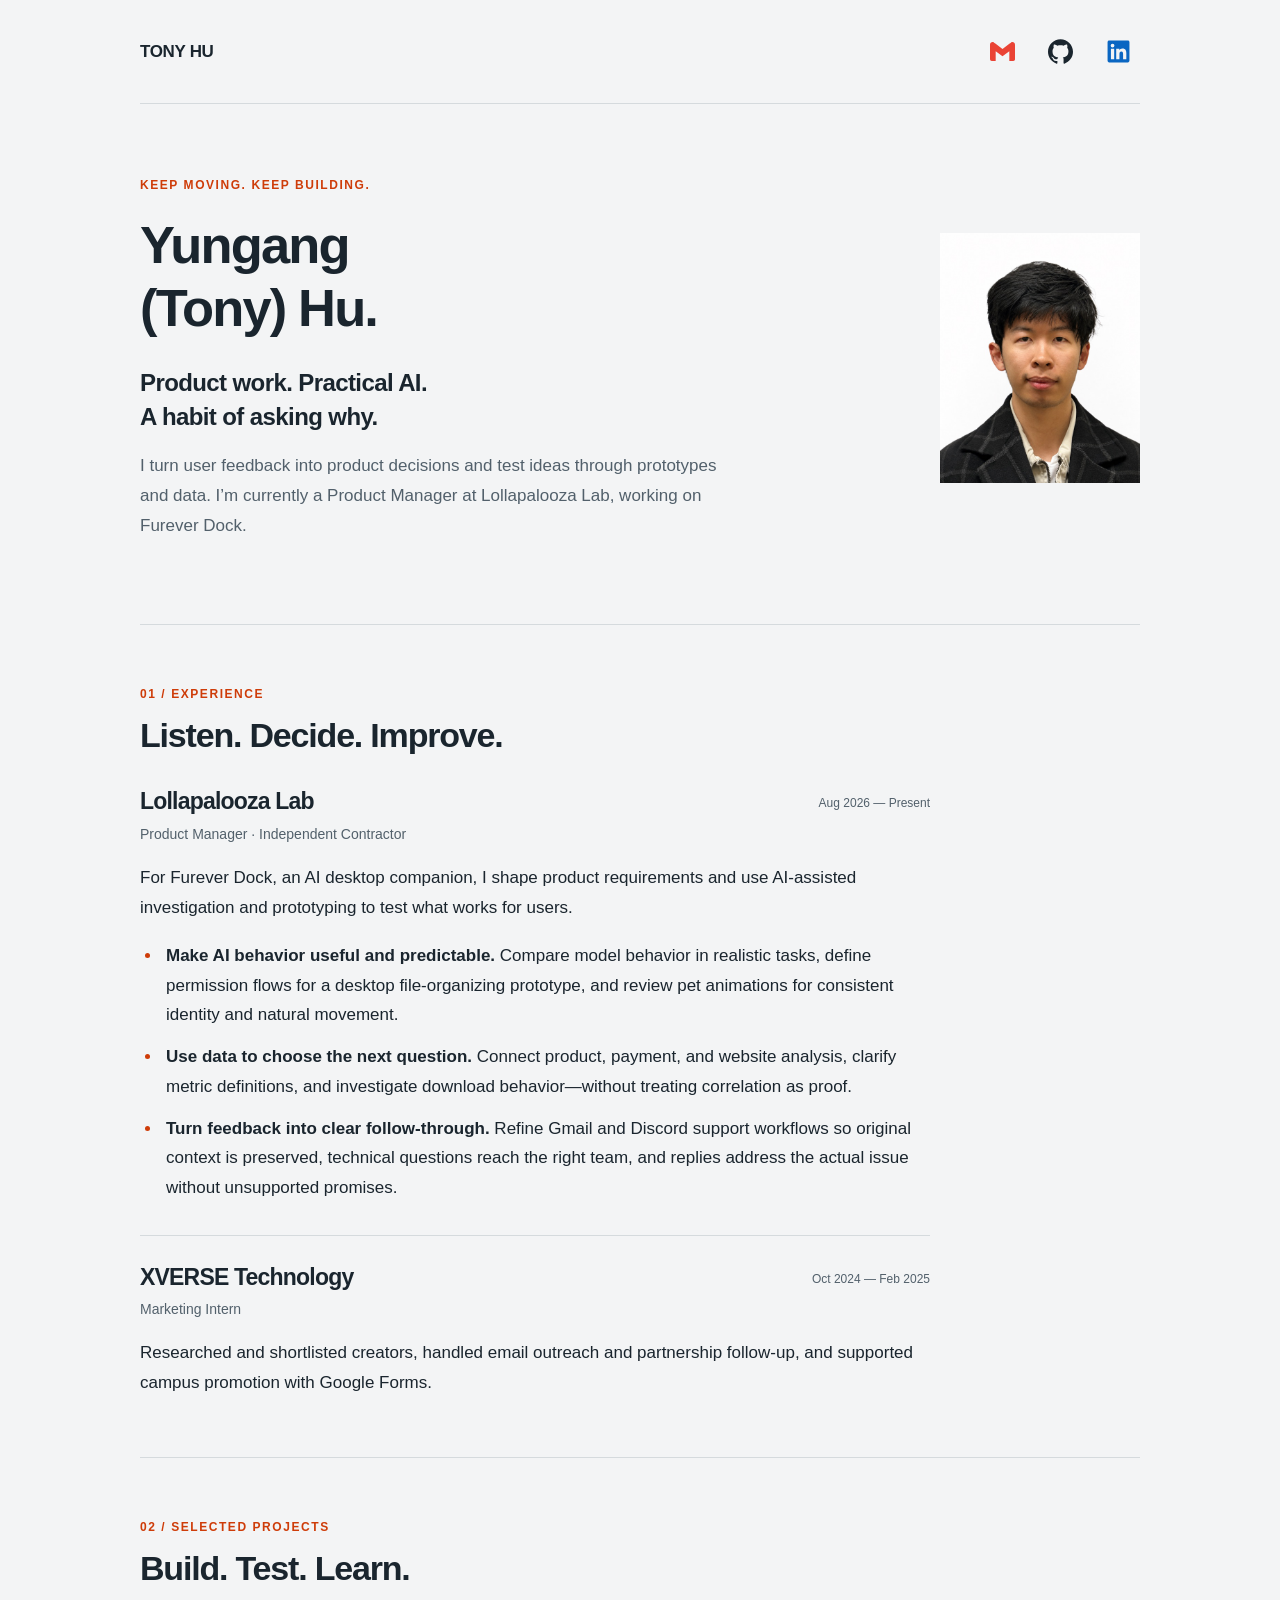
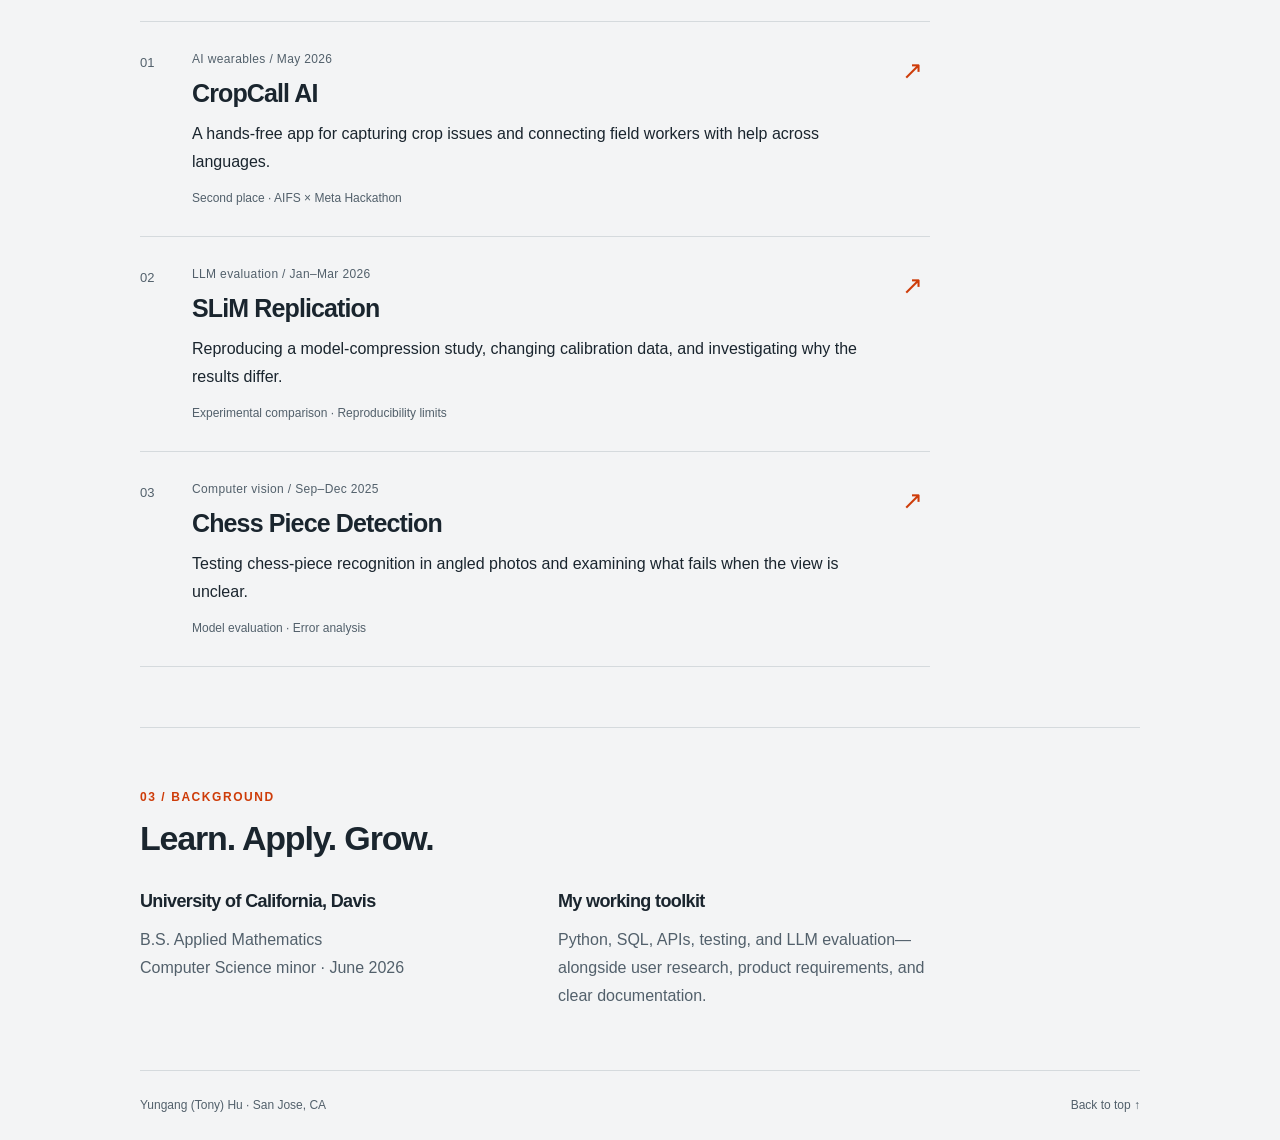
==== commit c587bb74: "Simplify portfolio layout and show project evidence inline" ====
--- a/index.html
+++ b/index.html
@@ -21,9 +21,11 @@
 <body class="homePage" id="top">
   <a class="skipLink" href="#main">Skip to content</a>
   <header class="siteHeader shell">
-    <a class="wordmark" href="index.html" aria-label="Tony Hu home">TONY HU<span aria-hidden="true">↗</span></a>
-    <nav aria-label="Primary navigation">
-      <a href="#experience">Experience</a><a href="#work">Projects</a><a href="#contact">Contact</a>
+    <a class="wordmark" href="index.html" aria-label="Tony Hu home">TONY HU</a>
+    <nav aria-label="Contact information">
+      <a class="contactIcon gmailIcon" href="mailto:yunganghu04@gmail.com" aria-label="Email Tony" title="Gmail"><svg viewBox="0 0 24 24" aria-hidden="true" focusable="false"><path d="M24 5.457v13.909c0 .904-.732 1.636-1.636 1.636h-3.819V11.73L12 16.64l-6.545-4.91v9.273H1.636A1.636 1.636 0 0 1 0 19.366V5.457c0-2.023 2.309-3.178 3.927-1.964L5.455 4.64 12 9.548l6.545-4.91 1.528-1.145C21.69 2.28 24 3.434 24 5.457z"/></svg></a>
+      <a class="contactIcon githubIcon" href="https://github.com/tony-workbench" target="_blank" rel="noreferrer" aria-label="Tony on GitHub" title="GitHub"><svg viewBox="0 0 24 24" aria-hidden="true" focusable="false"><path d="M12 .297c-6.63 0-12 5.373-12 12 0 5.303 3.438 9.8 8.205 11.385.6.113.82-.258.82-.577 0-.285-.01-1.04-.015-2.04-3.338.724-4.042-1.61-4.042-1.61C4.422 18.07 3.633 17.7 3.633 17.7c-1.087-.744.084-.729.084-.729 1.205.084 1.838 1.236 1.838 1.236 1.07 1.835 2.809 1.305 3.495.998.108-.776.417-1.305.76-1.605-2.665-.3-5.466-1.332-5.466-5.93 0-1.31.465-2.38 1.235-3.22-.135-.303-.54-1.523.105-3.176 0 0 1.005-.322 3.3 1.23.96-.267 1.98-.399 3-.405 1.02.006 2.04.138 3 .405 2.28-1.552 3.285-1.23 3.285-1.23.645 1.653.24 2.873.12 3.176.765.84 1.23 1.91 1.23 3.22 0 4.61-2.805 5.625-5.475 5.92.42.36.81 1.096.81 2.22 0 1.606-.015 2.896-.015 3.286 0 .315.21.69.825.57C20.565 22.092 24 17.592 24 12.297c0-6.627-5.373-12-12-12"/></svg></a>
+      <a class="contactIcon linkedinIcon" href="https://www.linkedin.com/in/yunganghu04/" target="_blank" rel="noreferrer" aria-label="Tony on LinkedIn" title="LinkedIn"><svg viewBox="0 0 448 512" aria-hidden="true" focusable="false"><!-- Font Awesome Free 7.3.1, CC BY 4.0, https://fontawesome.com/license/free --><path d="M416 32L31.9 32C14.3 32 0 46.5 0 64.3L0 447.7C0 465.5 14.3 480 31.9 480L416 480c17.6 0 32-14.5 32-32.3l0-383.4C448 46.5 433.6 32 416 32zM135.4 416l-66.4 0 0-213.8 66.5 0 0 213.8-.1 0zM102.2 96a38.5 38.5 0 1 1 0 77 38.5 38.5 0 1 1 0-77zM384.3 416l-66.4 0 0-104c0-24.8-.5-56.7-34.5-56.7-34.6 0-39.9 27-39.9 54.9l0 105.8-66.4 0 0-213.8 63.7 0 0 29.2 .9 0c8.9-16.8 30.6-34.5 62.9-34.5 67.2 0 79.7 44.3 79.7 101.9l0 117.2z"/></svg></a>
     </nav>
   </header>
   <main id="main">
@@ -33,12 +35,11 @@
         <h1 id="intro-title">Yungang <span>(Tony) Hu.</span></h1>
         <p class="heroLead">Product work. Practical AI.<br />A habit of asking why.</p>
         <p class="intro">I turn user feedback into product decisions and test ideas through prototypes and data. I’m currently a Product Manager at Lollapalooza Lab, working on Furever Dock.</p>
-        <div class="heroLinks"><a class="primaryLink" href="#experience">What I’m working on <span aria-hidden="true">↗</span></a><a href="https://github.com/tony-workbench" target="_blank" rel="noreferrer">GitHub ↗</a><a href="https://www.linkedin.com/in/yunganghu04/" target="_blank" rel="noreferrer">LinkedIn ↗</a></div>
       </div>
-      <figure class="portrait"><img src="profile.jpg" alt="Yungang Hu" width="720" height="900" /><figcaption>San Jose, California</figcaption></figure>
+      <figure class="portrait"><img src="profile.jpg" alt="Yungang Hu" width="720" height="900" /></figure>
     </section>
     <section class="section shell" id="experience" aria-labelledby="experience-title">
-      <div class="sectionHeading"><p class="eyebrow">01 / Experience</p><h2 id="experience-title">The work, right now.</h2></div>
+      <div class="sectionHeading"><p class="eyebrow">01 / Experience</p><h2 id="experience-title">Listen. Decide. Improve.</h2></div>
       <article class="experience currentWork">
         <div class="jobHeading"><div><h3>Lollapalooza Lab</h3><p class="jobRole">Product Manager · Independent Contractor</p></div><p class="date">Aug 2026 — Present</p></div>
         <p class="jobIntro">For Furever Dock, an AI desktop companion, I shape product requirements and use AI-assisted investigation and prototyping to test what works for users.</p>
@@ -52,10 +53,9 @@
         <div class="jobHeading"><div><h3>XVERSE Technology</h3><p class="jobRole">Marketing Intern</p></div><p class="date">Oct 2024 — Feb 2025</p></div>
         <p>Researched and shortlisted creators, handled email outreach and partnership follow-up, and supported campus promotion with Google Forms.</p>
       </article>
-      <p class="earlierWork"><strong>Earlier experience:</strong> business analysis at Construct Ltd. and cost-data analysis at Guigang Dongfang Mining.</p>
     </section>
     <section class="section shell" id="work" aria-labelledby="work-title">
-      <div class="sectionHeading"><p class="eyebrow">02 / Selected projects</p><h2 id="work-title">Build. Test. Learn.</h2><p>Three team projects, with the work and its limits explained.</p></div>
+      <div class="sectionHeading"><p class="eyebrow">02 / Selected projects</p><h2 id="work-title">Build. Test. Learn.</h2></div>
       <div class="projectList">
         <a class="projectRow" href="cropcall.html"><span class="projectIndex" aria-hidden="true">01</span><div><p class="projectType">AI wearables / May 2026</p><h3>CropCall AI</h3><p>A hands-free app for capturing crop issues and connecting field workers with help across languages.</p><p class="projectResult">Second place · AIFS × Meta Hackathon</p></div><span class="projectArrow" aria-hidden="true">↗</span></a>
         <a class="projectRow" href="slim.html"><span class="projectIndex" aria-hidden="true">02</span><div><p class="projectType">LLM evaluation / Jan–Mar 2026</p><h3>SLiM Replication</h3><p>Reproducing a model-compression study, changing calibration data, and investigating why the results differ.</p><p class="projectResult">Experimental comparison · Reproducibility limits</p></div><span class="projectArrow" aria-hidden="true">↗</span></a>
@@ -63,14 +63,8 @@
       </div>
     </section>
     <section class="section shell background" aria-labelledby="background-title">
-      <div class="sectionHeading"><p class="eyebrow">03 / Background</p><h2 id="background-title">Math foundation. Hands-on learning.</h2></div>
+      <div class="sectionHeading"><p class="eyebrow">03 / Background</p><h2 id="background-title">Learn. Apply. Grow.</h2></div>
       <div class="backgroundGrid"><div><h3>University of California, Davis</h3><p>B.S. Applied Mathematics<br />Computer Science minor · June 2026</p></div><div><h3>My working toolkit</h3><p>Python, SQL, APIs, testing, and LLM evaluation—alongside user research, product requirements, and clear documentation.</p></div></div>
-    </section>
-    <section class="section shell contact" id="contact" aria-labelledby="contact-title">
-      <p class="eyebrow">Keep the conversation moving.</p><h2 id="contact-title">Let’s work on something useful.</h2>
-      <p>I’m open to early-career opportunities across technical product, data, and applied AI.</p>
-      <a class="emailLink" href="mailto:yunganghu04@gmail.com">yunganghu04@gmail.com <span aria-hidden="true">↗</span></a>
-      <div class="contactLinks"><a href="https://github.com/tony-workbench" target="_blank" rel="noreferrer">GitHub ↗</a><a href="https://www.linkedin.com/in/yunganghu04/" target="_blank" rel="noreferrer">LinkedIn ↗</a></div>
     </section>
   </main>
   <footer class="siteFooter shell"><p>Yungang (Tony) Hu · San Jose, CA</p><a href="#top">Back to top ↑</a></footer>
--- a/styles.css
+++ b/styles.css
@@ -16,8 +16,14 @@
 .siteHeader { min-height:104px; border-bottom:1px solid var(--line); }
 .wordmark { font-size:17px; font-weight:800; letter-spacing:-.02em; text-decoration:none; }
 .wordmark span { color:var(--orange); margin-left:10px; font-size:24px; }
-.siteHeader nav { display:flex; gap:28px; font-size:14px; }
+.siteHeader nav { display:flex; align-items:center; gap:14px; }
 .siteHeader nav a { text-decoration:none; }
+.contactIcon { display:flex; align-items:center; justify-content:center; width:44px; height:44px; border-radius:6px; }
+.contactIcon svg { display:block; width:25px; height:25px; fill:currentColor; }
+.contactIcon.gmailIcon { color:#ea4335; }
+.contactIcon.githubIcon { color:var(--ink); }
+.contactIcon.linkedinIcon { color:#0a66c2; }
+.contactIcon:hover { background:var(--white); }
 .eyebrow { color:var(--orange); font-size:12px; line-height:1.5; font-weight:750; letter-spacing:.13em; text-transform:uppercase; }
 .hero { display:grid; grid-template-columns:minmax(0,1fr) 200px; gap:65px; align-items:center; padding-block:72px 84px; }
 .hero h1 { margin-top:20px; font-size:clamp(42px,4.1vw,56px); }
@@ -29,7 +35,7 @@
 .primaryLink:hover { background:var(--orange); color:white; }
 .primaryLink span { margin-left:8px; }
 .portrait { position:relative; }
-.portrait img { aspect-ratio:4/5; object-fit:cover; border-bottom:6px solid var(--bright); }
+.portrait img { aspect-ratio:4/5; object-fit:cover; }
 .portrait figcaption { font-size:12px; color:var(--muted); margin-top:10px; }
 .section { padding-block:60px; border-top:1px solid var(--line); }
 .sectionHeading { max-width:790px; margin-bottom:32px; }
@@ -94,6 +100,11 @@
 .briefAside section { padding-left:20px; border-left:3px solid var(--bright); margin:20px 0 30px; }
 .briefAside h2 { font-size:19px; margin-bottom:13px; }
 .briefAside p { font-size:15px; color:var(--muted); }
+.evidenceFigure { margin-top:18px; }
+.evidenceFigure>img { width:100%; height:auto; background:var(--white); }
+.evidenceFigure figcaption { font-size:14px; line-height:1.6; color:var(--muted); margin-top:12px; }
+.certificateViewport { position:relative; aspect-ratio:4/3; overflow:hidden; background:var(--white); }
+.certificateViewport img { position:absolute; left:50%; top:50%; width:75%; max-width:none; height:auto; transform:translate(-50%,-50%) rotate(-90deg); }
 .briefLink { display:inline-block; margin-bottom:10px; color:var(--orange); }
 .briefAside p+.briefLink { margin-top:18px; }
 .briefFooter { border-top:1px solid var(--line); font-size:14px; padding-block:28px 50px; }
@@ -106,14 +117,14 @@
   .siteHeader { min-height:84px; gap:16px; }
   .wordmark { font-size:14px; white-space:nowrap; }
   .wordmark span { margin-left:5px; font-size:19px; }
-  .siteHeader nav { gap:16px; font-size:12px; }
+  .siteHeader nav { gap:4px; }
   .hero { grid-template-columns:minmax(0,1fr); gap:30px; padding-block:44px 48px; }
   .hero h1 { font-size:45px; }
   .heroLead { font-size:23px; }
   .intro { font-size:16px; }
   .heroLinks { gap:17px; }
   .portrait { display:flex; align-items:flex-end; gap:16px; }
-  .portrait img { width:104px; border-bottom-width:4px; }
+  .portrait img { width:104px; }
   .portrait figcaption { max-width:130px; }
   .section { padding-block:42px; }
   .sectionHeading h2 { font-size:29px; }
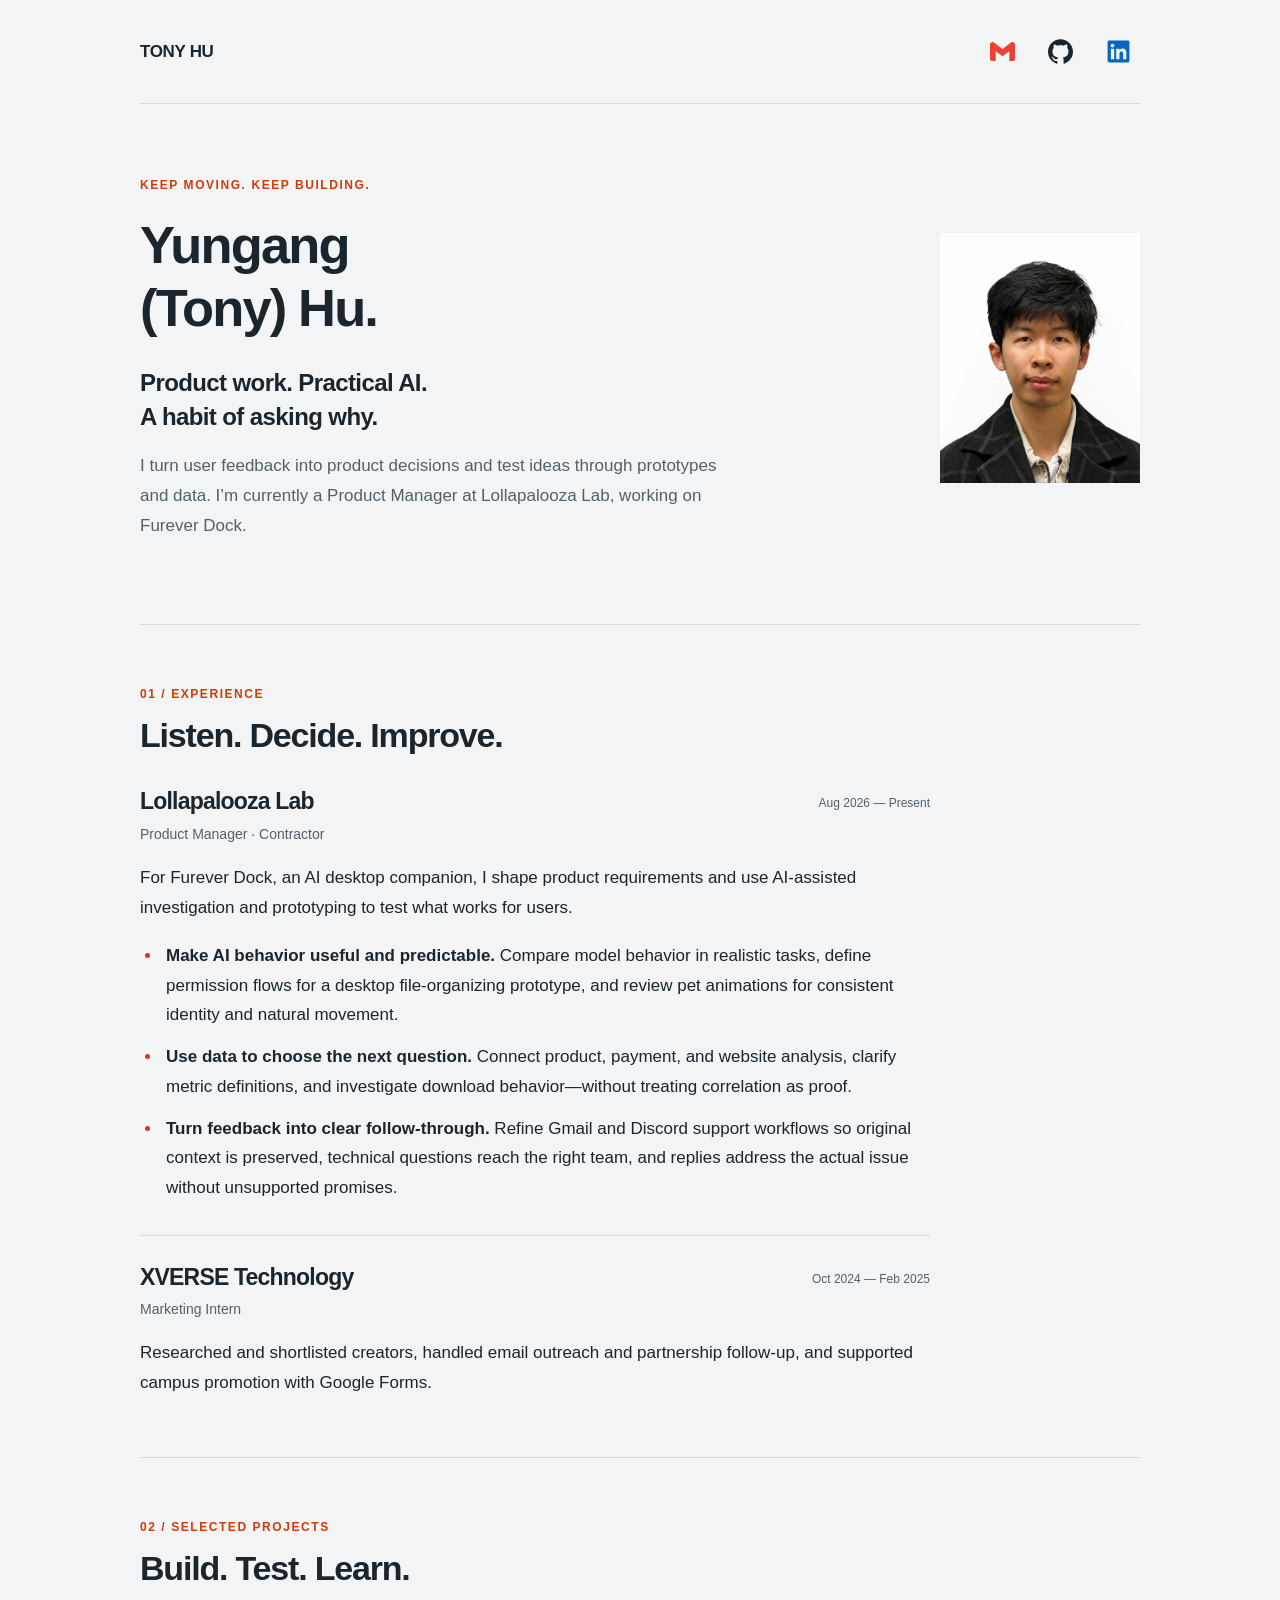
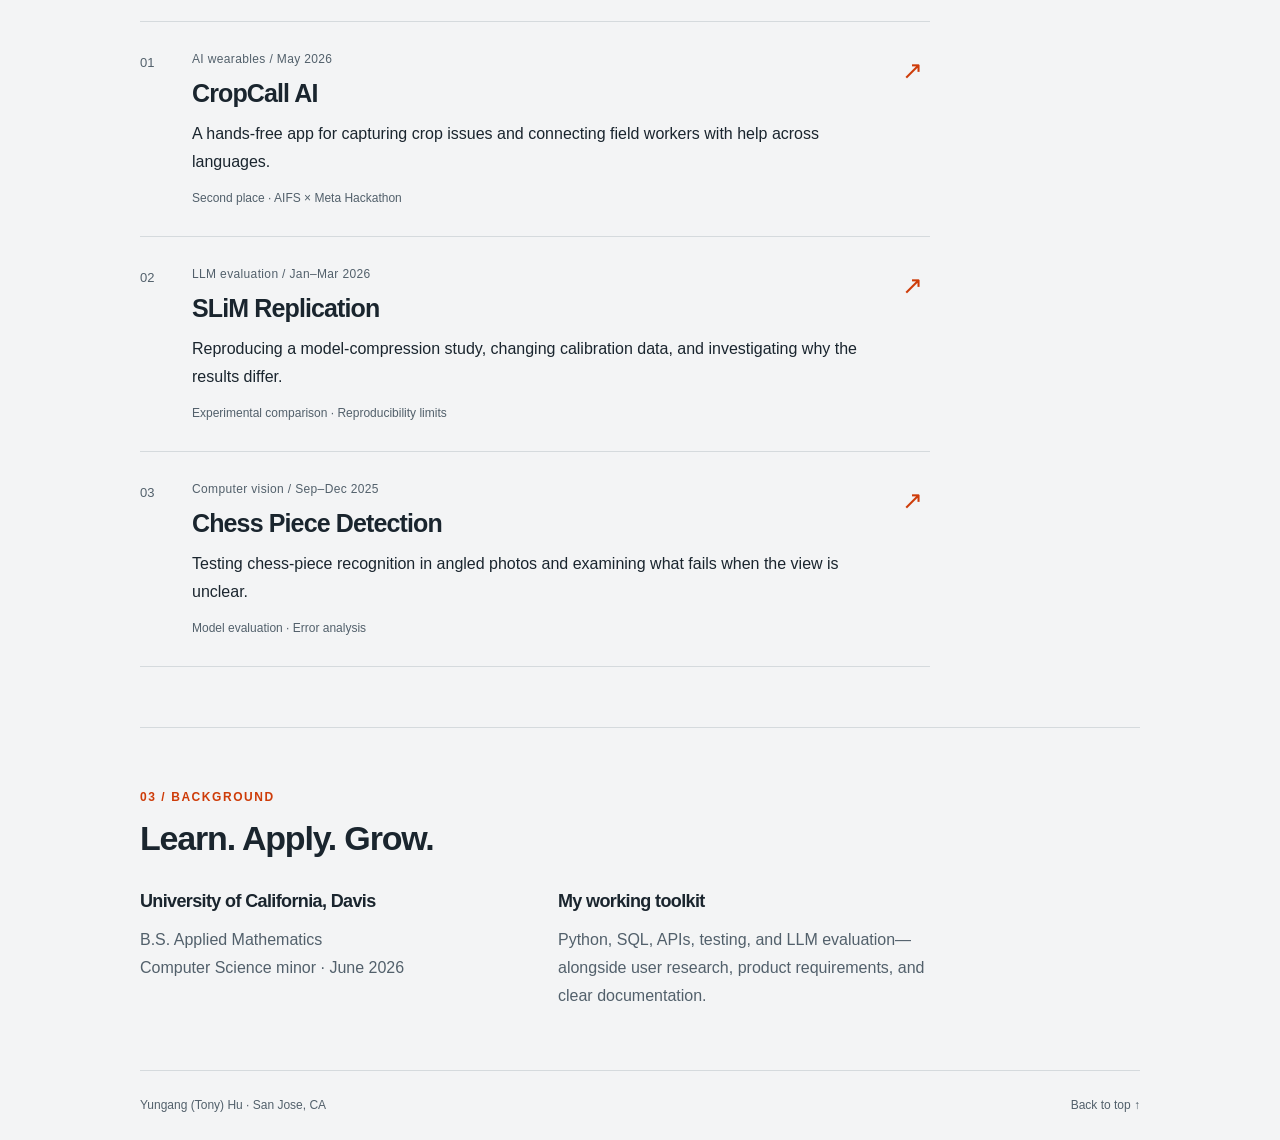
==== commit 77dbf0f6: "Personal website of Yungang (Tony) Hu: a home page and three project write-ups, served by GitHub Pag" ====
--- a/index.html
+++ b/index.html
@@ -6,7 +6,7 @@
   <meta name="theme-color" content="#f3f4f5" />
   <meta name="description" content="Yungang (Tony) Hu — product work, practical AI projects, and data analysis. Based in San Jose, California." />
   <link rel="canonical" href="https://tony-workbench.github.io/" />
-  <link rel="stylesheet" href="styles.css" />
+  <link rel="stylesheet" href="styles.css?v=d0935d15" />
   <meta property="og:type" content="website" />
   <meta property="og:url" content="https://tony-workbench.github.io/" />
   <meta property="og:title" content="Yungang (Tony) Hu — Product & Applied AI" />
@@ -41,7 +41,7 @@
     <section class="section shell" id="experience" aria-labelledby="experience-title">
       <div class="sectionHeading"><p class="eyebrow">01 / Experience</p><h2 id="experience-title">Listen. Decide. Improve.</h2></div>
       <article class="experience currentWork">
-        <div class="jobHeading"><div><h3>Lollapalooza Lab</h3><p class="jobRole">Product Manager · Independent Contractor</p></div><p class="date">Aug 2026 — Present</p></div>
+        <div class="jobHeading"><div><h3>Lollapalooza Lab</h3><p class="jobRole">Product Manager · Contractor</p></div><p class="date">Aug 2026 — Present</p></div>
         <p class="jobIntro">For Furever Dock, an AI desktop companion, I shape product requirements and use AI-assisted investigation and prototyping to test what works for users.</p>
         <ul class="workList">
           <li><strong>Make AI behavior useful and predictable.</strong> Compare model behavior in realistic tasks, define permission flows for a desktop file-organizing prototype, and review pet animations for consistent identity and natural movement.</li>
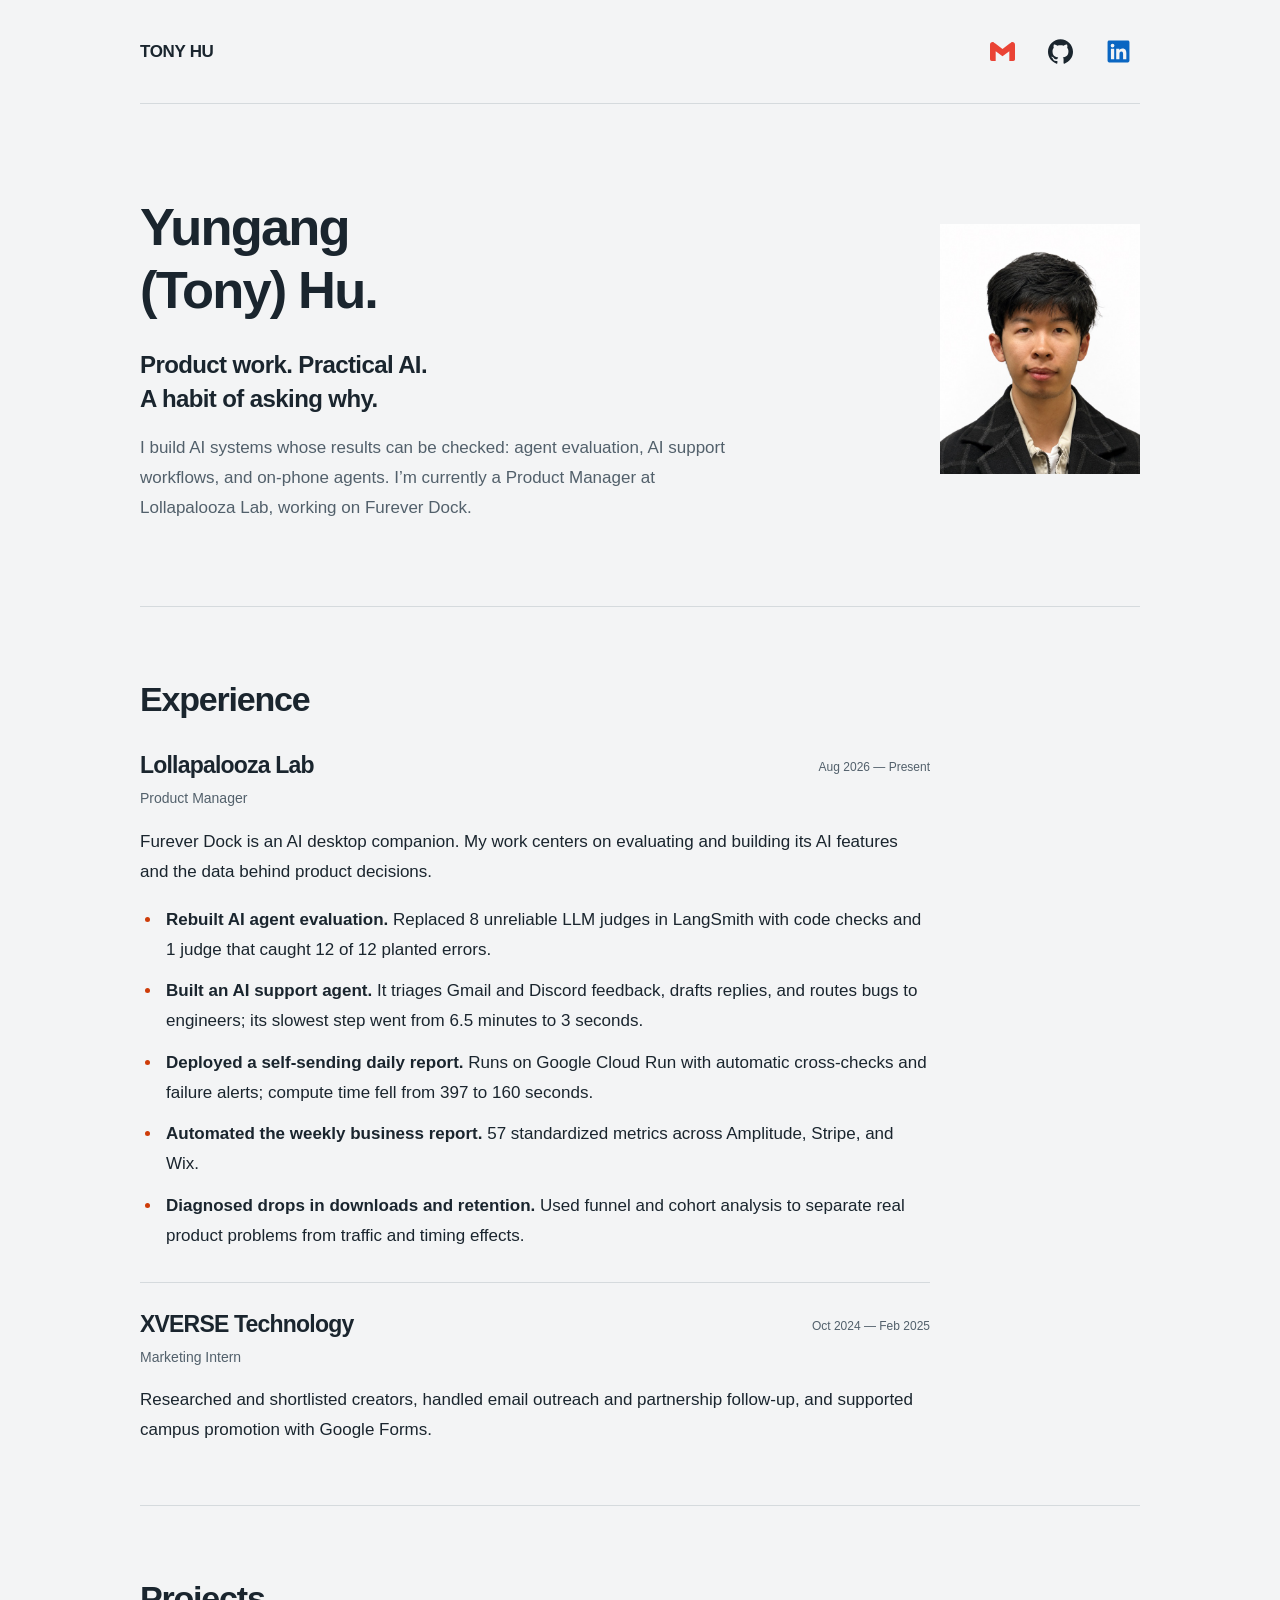
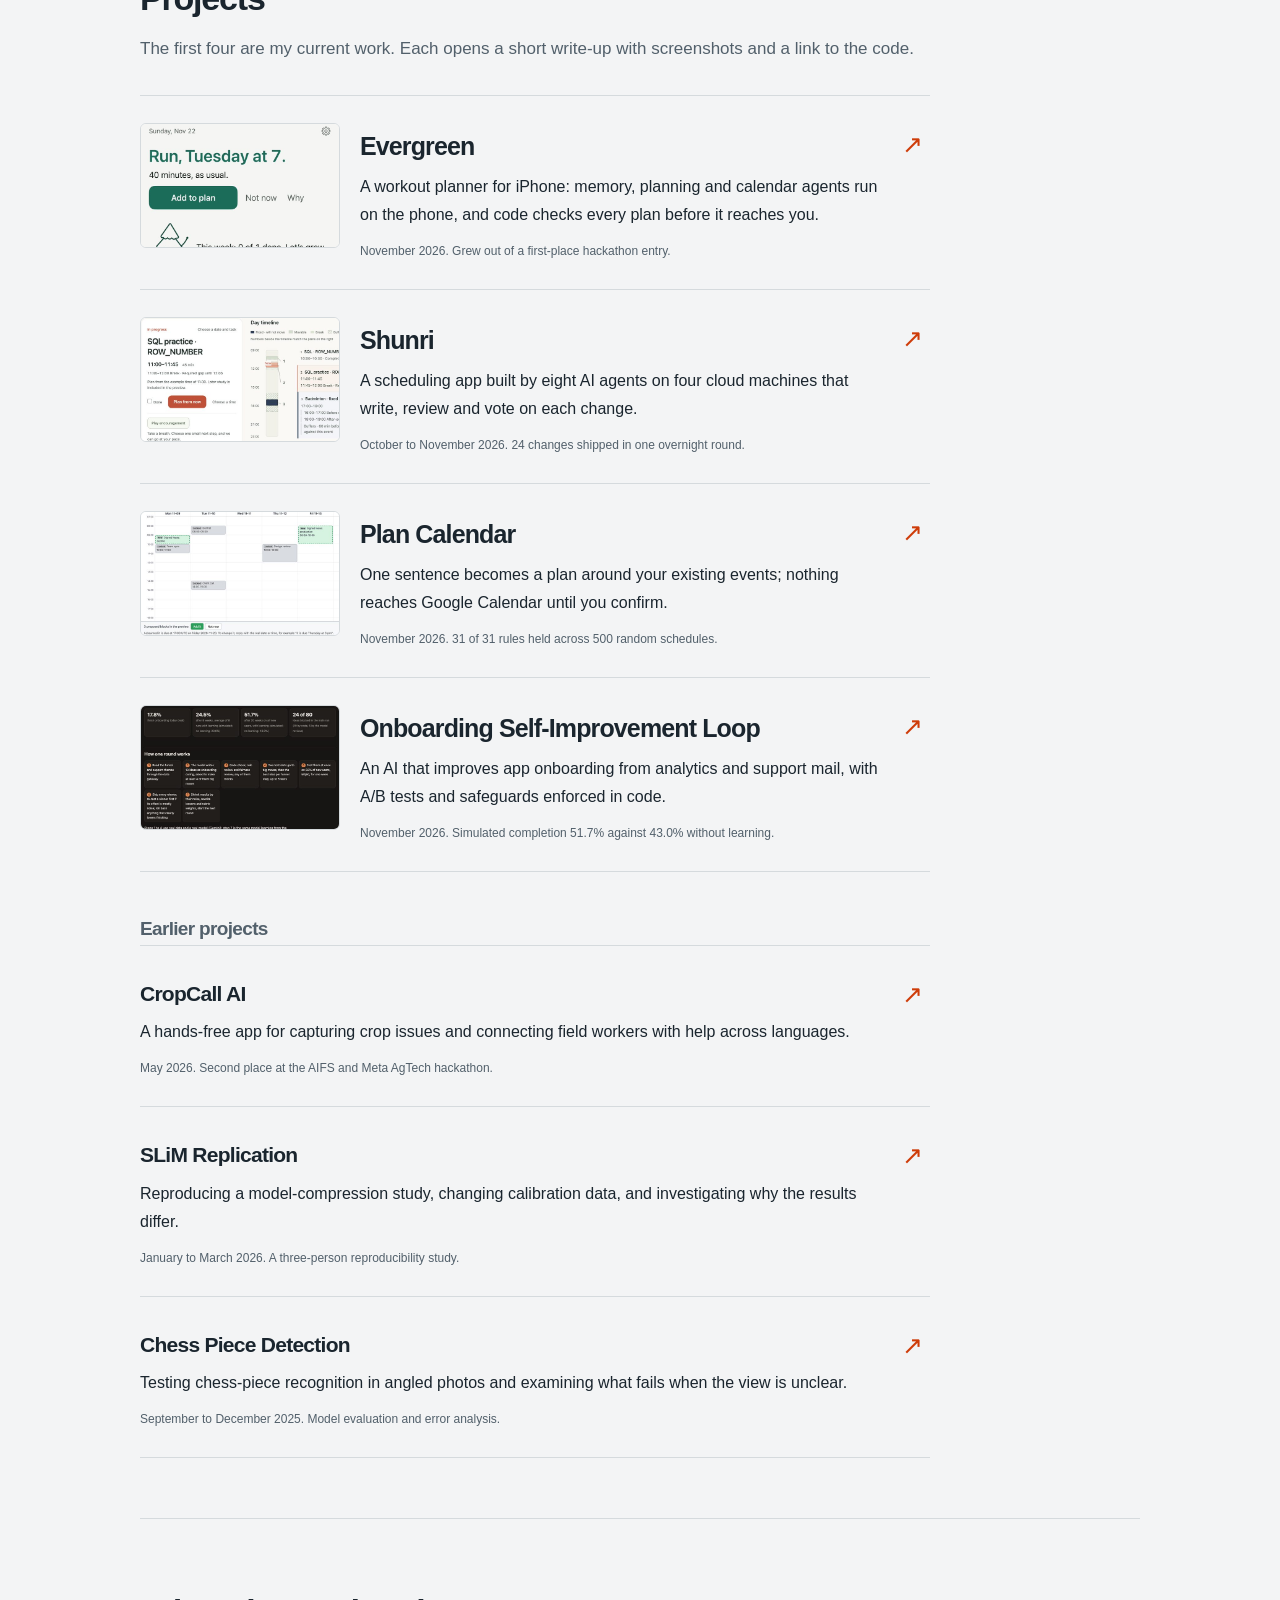
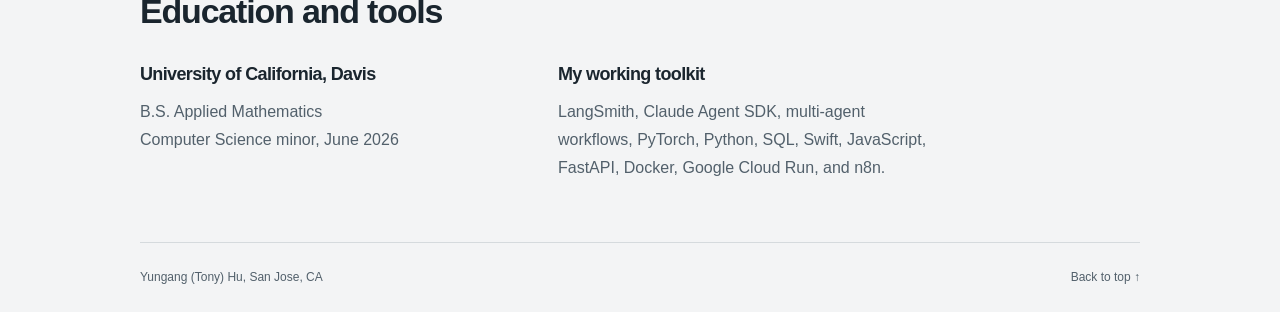
==== commit 9b3c6547: "Personal website of Yungang (Tony) Hu: a home page and seven project write-ups, served by GitHub Pag" ====
--- a/index.html
+++ b/index.html
@@ -4,17 +4,17 @@
   <meta charset="utf-8" />
   <meta name="viewport" content="width=device-width, initial-scale=1" />
   <meta name="theme-color" content="#f3f4f5" />
-  <meta name="description" content="Yungang (Tony) Hu — product work, practical AI projects, and data analysis. Based in San Jose, California." />
+  <meta name="description" content="Yungang (Tony) Hu — applied AI: agent evaluation, AI agents, and product data. Based in San Jose, California." />
   <link rel="canonical" href="https://tony-workbench.github.io/" />
-  <link rel="stylesheet" href="styles.css?v=d0935d15" />
+  <link rel="stylesheet" href="styles.css?v=20261123" />
   <meta property="og:type" content="website" />
   <meta property="og:url" content="https://tony-workbench.github.io/" />
   <meta property="og:title" content="Yungang (Tony) Hu — Product & Applied AI" />
-  <meta property="og:description" content="Turning user feedback into product decisions, testing AI ideas, and building useful things." />
+  <meta property="og:description" content="Building AI systems whose results can be checked: agent evaluation, AI support workflows, and on-phone agents." />
   <meta property="og:image" content="https://tony-workbench.github.io/og.jpg" />
   <meta name="twitter:card" content="summary_large_image" />
   <meta name="twitter:title" content="Yungang (Tony) Hu — Product & Applied AI" />
-  <meta name="twitter:description" content="Product work, practical AI projects, and data analysis." />
+  <meta name="twitter:description" content="Applied AI: agent evaluation, AI agents, and product data." />
   <meta name="twitter:image" content="https://tony-workbench.github.io/og.jpg" />
   <title>Yungang (Tony) Hu — Product & Applied AI</title>
 </head>
@@ -31,22 +31,23 @@
   <main id="main">
     <section class="hero shell" aria-labelledby="intro-title">
       <div class="heroCopy">
-        <p class="eyebrow">Keep moving. Keep building.</p>
         <h1 id="intro-title">Yungang <span>(Tony) Hu.</span></h1>
         <p class="heroLead">Product work. Practical AI.<br />A habit of asking why.</p>
-        <p class="intro">I turn user feedback into product decisions and test ideas through prototypes and data. I’m currently a Product Manager at Lollapalooza Lab, working on Furever Dock.</p>
+        <p class="intro">I build AI systems whose results can be checked: agent evaluation, AI support workflows, and on-phone agents. I’m currently a Product Manager at Lollapalooza Lab, working on Furever Dock.</p>
       </div>
       <figure class="portrait"><img src="profile.jpg" alt="Yungang Hu" width="720" height="900" /></figure>
     </section>
     <section class="section shell" id="experience" aria-labelledby="experience-title">
-      <div class="sectionHeading"><p class="eyebrow">01 / Experience</p><h2 id="experience-title">Listen. Decide. Improve.</h2></div>
+      <div class="sectionHeading"><h2 id="experience-title">Experience</h2></div>
       <article class="experience currentWork">
-        <div class="jobHeading"><div><h3>Lollapalooza Lab</h3><p class="jobRole">Product Manager · Contractor</p></div><p class="date">Aug 2026 — Present</p></div>
-        <p class="jobIntro">For Furever Dock, an AI desktop companion, I shape product requirements and use AI-assisted investigation and prototyping to test what works for users.</p>
+        <div class="jobHeading"><div><h3>Lollapalooza Lab</h3><p class="jobRole">Product Manager</p></div><p class="date">Aug 2026 — Present</p></div>
+        <p class="jobIntro">Furever Dock is an AI desktop companion. My work centers on evaluating and building its AI features and the data behind product decisions.</p>
         <ul class="workList">
-          <li><strong>Make AI behavior useful and predictable.</strong> Compare model behavior in realistic tasks, define permission flows for a desktop file-organizing prototype, and review pet animations for consistent identity and natural movement.</li>
-          <li><strong>Use data to choose the next question.</strong> Connect product, payment, and website analysis, clarify metric definitions, and investigate download behavior—without treating correlation as proof.</li>
-          <li><strong>Turn feedback into clear follow-through.</strong> Refine Gmail and Discord support workflows so original context is preserved, technical questions reach the right team, and replies address the actual issue without unsupported promises.</li>
+          <li><strong>Rebuilt AI agent evaluation.</strong> Replaced 8 unreliable LLM judges in LangSmith with code checks and 1 judge that caught 12 of 12 planted errors.</li>
+          <li><strong>Built an AI support agent.</strong> It triages Gmail and Discord feedback, drafts replies, and routes bugs to engineers; its slowest step went from 6.5 minutes to 3 seconds.</li>
+          <li><strong>Deployed a self-sending daily report.</strong> Runs on Google Cloud Run with automatic cross-checks and failure alerts; compute time fell from 397 to 160 seconds.</li>
+          <li><strong>Automated the weekly business report.</strong> 57 standardized metrics across Amplitude, Stripe, and Wix.</li>
+          <li><strong>Diagnosed drops in downloads and retention.</strong> Used funnel and cohort analysis to separate real product problems from traffic and timing effects.</li>
         </ul>
       </article>
       <article class="experience previousWork">
@@ -55,18 +56,26 @@
       </article>
     </section>
     <section class="section shell" id="work" aria-labelledby="work-title">
-      <div class="sectionHeading"><p class="eyebrow">02 / Selected projects</p><h2 id="work-title">Build. Test. Learn.</h2></div>
+      <div class="sectionHeading"><h2 id="work-title">Projects</h2><p>The first four are my current work. Each opens a short write-up with screenshots and a link to the code.</p></div>
       <div class="projectList">
-        <a class="projectRow" href="cropcall.html"><span class="projectIndex" aria-hidden="true">01</span><div><p class="projectType">AI wearables / May 2026</p><h3>CropCall AI</h3><p>A hands-free app for capturing crop issues and connecting field workers with help across languages.</p><p class="projectResult">Second place · AIFS × Meta Hackathon</p></div><span class="projectArrow" aria-hidden="true">↗</span></a>
-        <a class="projectRow" href="slim.html"><span class="projectIndex" aria-hidden="true">02</span><div><p class="projectType">LLM evaluation / Jan–Mar 2026</p><h3>SLiM Replication</h3><p>Reproducing a model-compression study, changing calibration data, and investigating why the results differ.</p><p class="projectResult">Experimental comparison · Reproducibility limits</p></div><span class="projectArrow" aria-hidden="true">↗</span></a>
-        <a class="projectRow" href="vision.html"><span class="projectIndex" aria-hidden="true">03</span><div><p class="projectType">Computer vision / Sep–Dec 2025</p><h3>Chess Piece Detection</h3><p>Testing chess-piece recognition in angled photos and examining what fails when the view is unclear.</p><p class="projectResult">Model evaluation · Error analysis</p></div><span class="projectArrow" aria-hidden="true">↗</span></a>
+        <a class="projectRow projectRowFeatured" href="evergreen.html"><img class="projectThumb" src="assets/thumb-evergreen.jpg" alt="Evergreen Today screen suggesting a Tuesday run" width="640" height="400" loading="lazy" /><div><h3>Evergreen</h3><p>A workout planner for iPhone: memory, planning and calendar agents run on the phone, and code checks every plan before it reaches you.</p><p class="projectResult">November 2026. Grew out of a first-place hackathon entry.</p></div><span class="projectArrow" aria-hidden="true">↗</span></a>
+        <a class="projectRow projectRowFeatured" href="shunri.html"><img class="projectThumb" src="assets/thumb-shunri.jpg" alt="Shunri day timeline with a study task and a fixed event" width="640" height="400" loading="lazy" /><div><h3>Shunri</h3><p>A scheduling app built by eight AI agents on four cloud machines that write, review and vote on each change.</p><p class="projectResult">October to November 2026. 24 changes shipped in one overnight round.</p></div><span class="projectArrow" aria-hidden="true">↗</span></a>
+        <a class="projectRow projectRowFeatured" href="plan-calendar.html"><img class="projectThumb" src="assets/thumb-plan-calendar.jpg" alt="Plan Calendar week with proposed blocks next to locked events" width="640" height="400" loading="lazy" /><div><h3>Plan Calendar</h3><p>One sentence becomes a plan around your existing events; nothing reaches Google Calendar until you confirm.</p><p class="projectResult">November 2026. 31 of 31 rules held across 500 random schedules.</p></div><span class="projectArrow" aria-hidden="true">↗</span></a>
+        <a class="projectRow projectRowFeatured" href="onboarding.html"><img class="projectThumb" src="assets/thumb-onboarding.jpg" alt="Onboarding loop report with headline results" width="640" height="400" loading="lazy" /><div><h3>Onboarding Self-Improvement Loop</h3><p>An AI that improves app onboarding from analytics and support mail, with A/B tests and safeguards enforced in code.</p><p class="projectResult">November 2026. Simulated completion 51.7% against 43.0% without learning.</p></div><span class="projectArrow" aria-hidden="true">↗</span></a>
+      </div>
+      <h3 class="earlierHeading">Earlier projects</h3>
+      <div class="projectList projectListEarlier">
+        <a class="projectRow" href="cropcall.html"><div><h3>CropCall AI</h3><p>A hands-free app for capturing crop issues and connecting field workers with help across languages.</p><p class="projectResult">May 2026. Second place at the AIFS and Meta AgTech hackathon.</p></div><span class="projectArrow" aria-hidden="true">↗</span></a>
+        <a class="projectRow" href="slim.html"><div><h3>SLiM Replication</h3><p>Reproducing a model-compression study, changing calibration data, and investigating why the results differ.</p><p class="projectResult">January to March 2026. A three-person reproducibility study.</p></div><span class="projectArrow" aria-hidden="true">↗</span></a>
+        <a class="projectRow" href="vision.html"><div><h3>Chess Piece Detection</h3><p>Testing chess-piece recognition in angled photos and examining what fails when the view is unclear.</p><p class="projectResult">September to December 2025. Model evaluation and error analysis.</p></div><span class="projectArrow" aria-hidden="true">↗</span></a>
+      </div>
       </div>
     </section>
     <section class="section shell background" aria-labelledby="background-title">
-      <div class="sectionHeading"><p class="eyebrow">03 / Background</p><h2 id="background-title">Learn. Apply. Grow.</h2></div>
-      <div class="backgroundGrid"><div><h3>University of California, Davis</h3><p>B.S. Applied Mathematics<br />Computer Science minor · June 2026</p></div><div><h3>My working toolkit</h3><p>Python, SQL, APIs, testing, and LLM evaluation—alongside user research, product requirements, and clear documentation.</p></div></div>
+      <div class="sectionHeading"><h2 id="background-title">Education and tools</h2></div>
+      <div class="backgroundGrid"><div><h3>University of California, Davis</h3><p>B.S. Applied Mathematics<br />Computer Science minor, June 2026</p></div><div><h3>My working toolkit</h3><p>LangSmith, Claude Agent SDK, multi-agent workflows, PyTorch, Python, SQL, Swift, JavaScript, FastAPI, Docker, Google Cloud Run, and n8n.</p></div></div>
     </section>
   </main>
-  <footer class="siteFooter shell"><p>Yungang (Tony) Hu · San Jose, CA</p><a href="#top">Back to top ↑</a></footer>
+  <footer class="siteFooter shell"><p>Yungang (Tony) Hu, San Jose, CA</p><a href="#top">Back to top ↑</a></footer>
 </body>
 </html>
--- a/styles.css
+++ b/styles.css
@@ -24,7 +24,7 @@
 .contactIcon.githubIcon { color:var(--ink); }
 .contactIcon.linkedinIcon { color:#0a66c2; }
 .contactIcon:hover { background:var(--white); }
-.eyebrow { color:var(--orange); font-size:12px; line-height:1.5; font-weight:750; letter-spacing:.13em; text-transform:uppercase; }
+.eyebrow { color:var(--orange); font-size:15px; line-height:1.5; font-weight:650; }
 .hero { display:grid; grid-template-columns:minmax(0,1fr) 200px; gap:65px; align-items:center; padding-block:72px 84px; }
 .hero h1 { margin-top:20px; font-size:clamp(42px,4.1vw,56px); }
 .hero h1 span { display:block; }
@@ -55,13 +55,17 @@
 .previousWork>p { margin-top:16px; }
 .earlierWork { max-width:790px; font-size:14px; color:var(--muted); margin-top:25px; }
 .projectList { max-width:790px; }
-.projectRow { display:grid; grid-template-columns:32px minmax(0,1fr) 28px; gap:20px; padding-block:27px; border-top:1px solid var(--line); text-decoration:none; }
+.projectRow { display:grid; grid-template-columns:minmax(0,1fr) 28px; gap:20px; padding-block:27px; border-top:1px solid var(--line); text-decoration:none; }
 .projectRow:last-child { border-bottom:1px solid var(--line); }
 .projectIndex { color:var(--muted); font-size:13px; padding-top:3px; }
 .projectType { color:var(--muted); font-size:12px; letter-spacing:.03em; }
 .projectRow h3 { margin-top:8px; font-size:25px; }
 .projectRow div>p:not(.projectType):not(.projectResult) { font-size:16px; margin-top:12px; color:var(--ink); }
 .projectResult { font-size:12px; color:var(--muted); margin-top:12px; }
+.projectRowFeatured { grid-template-columns:200px minmax(0,1fr) 28px; align-items:start; }
+.projectThumb { width:200px; height:125px; object-fit:cover; object-position:top left; border:1px solid var(--line); border-radius:6px; background:var(--white); }
+.earlierHeading { font-size:19px; margin:46px 0 4px; color:var(--muted); }
+.projectListEarlier .projectRow h3 { font-size:21px; }
 .projectArrow { font-size:25px; color:var(--orange); }
 .projectRow:hover h3 { text-decoration:underline; text-underline-offset:6px; }
 .backgroundGrid { display:grid; grid-template-columns:1fr 1fr; gap:46px; max-width:790px; }
@@ -102,6 +106,10 @@
 .briefAside p { font-size:15px; color:var(--muted); }
 .evidenceFigure { margin-top:18px; }
 .evidenceFigure>img { width:100%; height:auto; background:var(--white); }
+.briefHero { max-width:790px; margin-bottom:34px; }
+.briefHero .evidenceFigure { margin-top:0; }
+.phonePair { display:grid; grid-template-columns:repeat(2,minmax(0,240px)); gap:20px; }
+.phonePair .evidenceFigure>img { border-radius:18px; border:1px solid var(--line); }
 .evidenceFigure figcaption { font-size:14px; line-height:1.6; color:var(--muted); margin-top:12px; }
 .certificateViewport { position:relative; aspect-ratio:4/3; overflow:hidden; background:var(--white); }
 .certificateViewport img { position:absolute; left:50%; top:50%; width:75%; max-width:none; height:auto; transform:translate(-50%,-50%) rotate(-90deg); }
@@ -133,7 +141,9 @@
   .jobHeading h3 { font-size:22px; }
   .jobRole { font-size:13px; }
   .date { margin-top:8px; padding:0; }
-  .projectRow { grid-template-columns:23px minmax(0,1fr) 22px; gap:12px; padding-block:24px; }
+  .projectRow { grid-template-columns:minmax(0,1fr) 22px; gap:12px; padding-block:24px; }
+  .projectRowFeatured { grid-template-columns:minmax(0,1fr) 22px; }
+  .projectRowFeatured .projectThumb { grid-column:1 / -1; width:100%; height:auto; aspect-ratio:16/10; }
   .projectRow h3 { font-size:23px; }
   .projectType,.projectResult { font-size:11px; }
   .backgroundGrid { grid-template-columns:1fr; gap:26px; }
